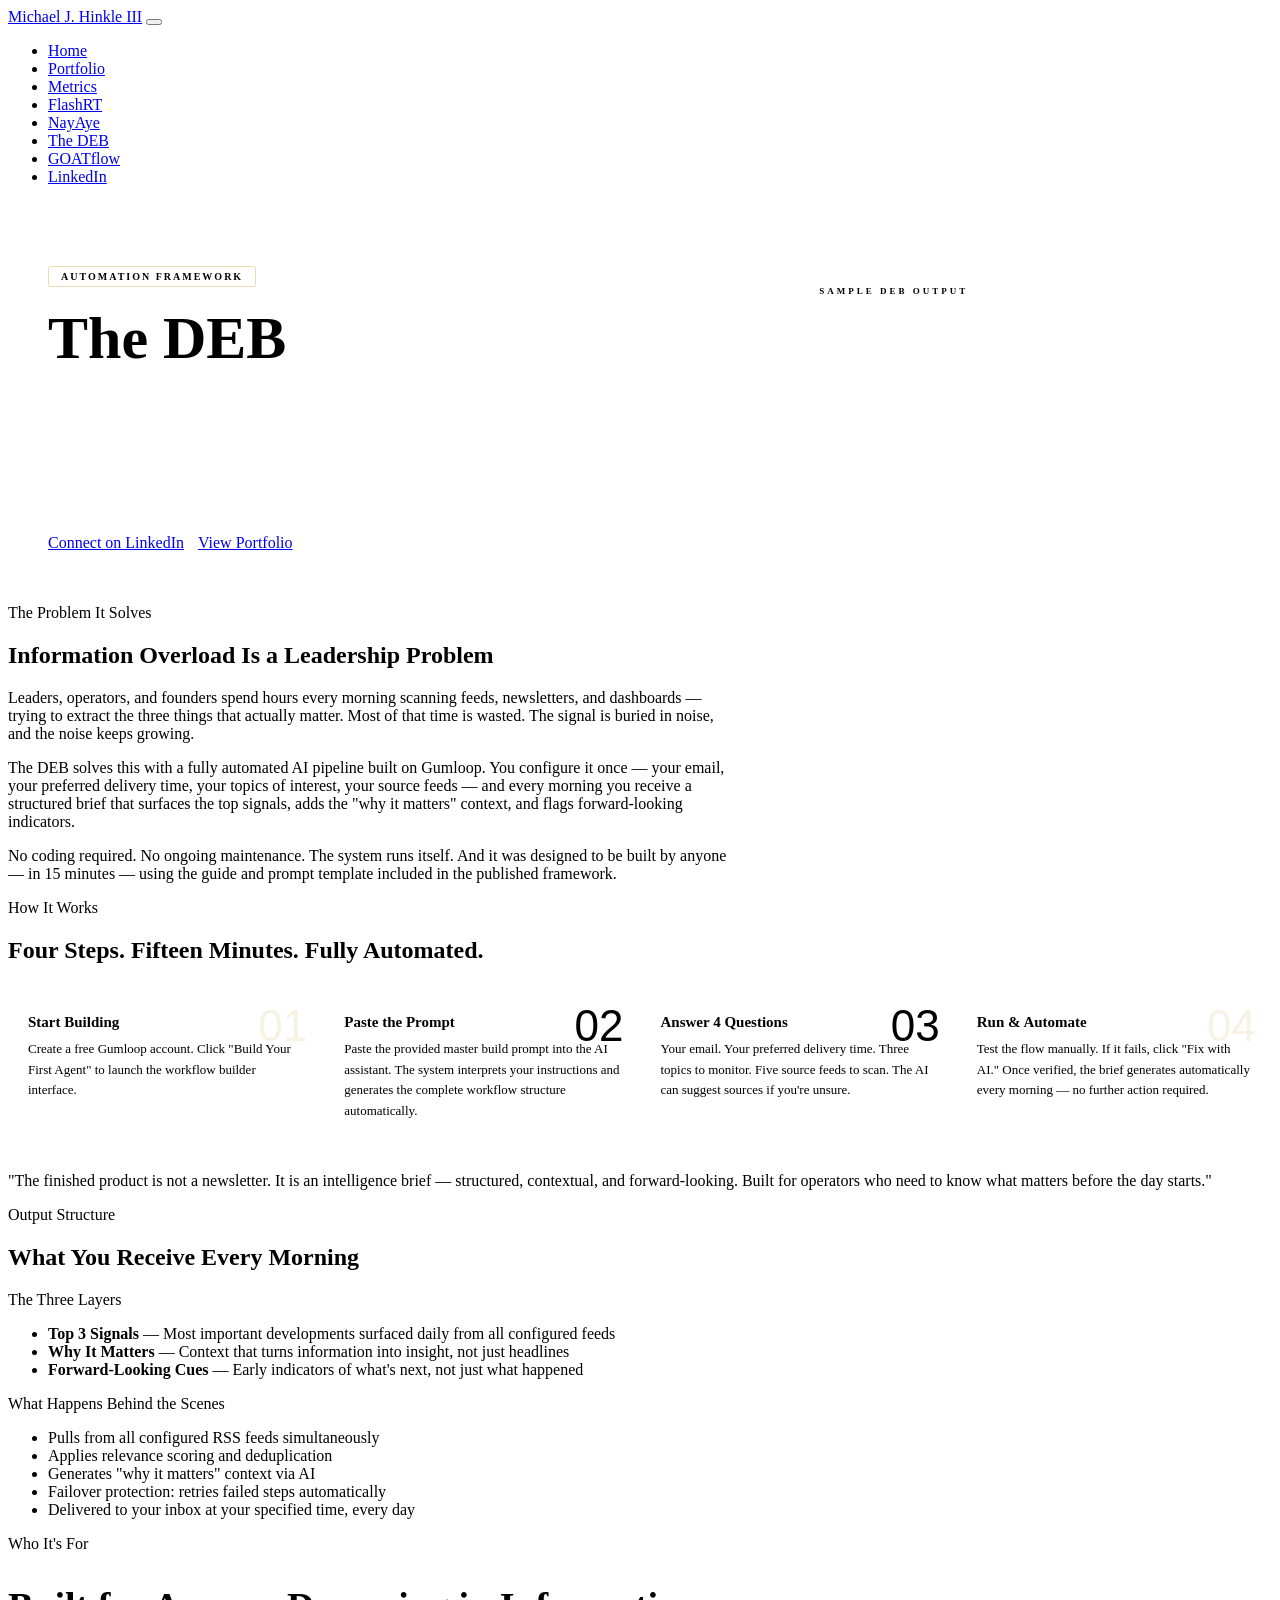
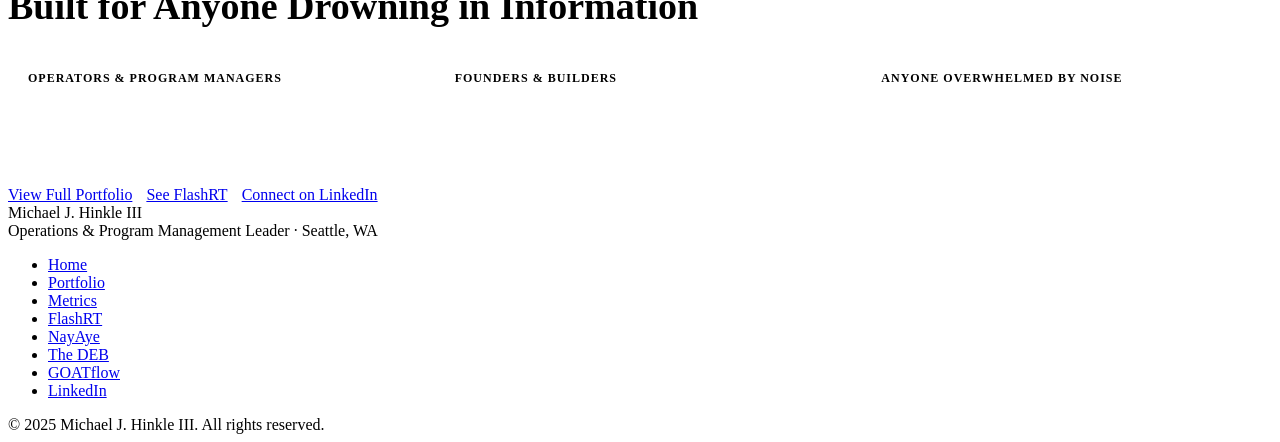
==== deb.html @ eeb24ef0 "Add files via upload" ====
<!DOCTYPE html>
<html lang="en">
<head>
<meta charset="UTF-8">
<meta name="viewport" content="width=device-width, initial-scale=1.0">
<title>The DEB — Daily Executive Briefing System | Michael J. Hinkle III</title>
<meta name="description" content="The DEB is a fully automated AI-powered intelligence pipeline that converts raw information feeds into a structured daily executive brief — surfacing top signals, context, and forward-looking cues every morning.">
<link rel="stylesheet" href="assets/style.css">
<style>
.deb-hero {
  background: var(--navy);
  padding: 64px 40px 52px;
  position: relative;
  overflow: hidden;
}
.deb-hero::before {
  content: 'DEB';
  position: absolute;
  right: -10px;
  bottom: -20px;
  font-family: 'Bebas Neue', sans-serif;
  font-size: 240px;
  color: rgba(255,255,255,0.02);
  line-height: 1;
  pointer-events: none;
  letter-spacing: -4px;
}
.deb-hero-inner {
  max-width: var(--max-w);
  margin: 0 auto;
  position: relative;
  z-index: 1;
  display: grid;
  grid-template-columns: 1fr auto;
  gap: 40px;
  align-items: start;
}
.deb-signal-card {
  background: rgba(255,255,255,0.04);
  border: 1px solid rgba(255,255,255,0.08);
  border-top: 3px solid var(--gold);
  padding: 20px 22px;
  min-width: 220px;
  flex-shrink: 0;
}
.deb-signal-label {
  font-size: 9px;
  font-weight: 700;
  letter-spacing: 3px;
  color: var(--gold);
  text-transform: uppercase;
  margin-bottom: 12px;
  display: block;
}
.deb-signal-item {
  display: flex;
  align-items: flex-start;
  gap: 10px;
  padding: 8px 0;
  border-bottom: 1px solid rgba(255,255,255,0.06);
}
.deb-signal-item:last-child { border-bottom: none; }
.deb-signal-dot {
  width: 6px;
  height: 6px;
  border-radius: 50%;
  background: var(--gold);
  flex-shrink: 0;
  margin-top: 5px;
}
.deb-signal-text {
  font-size: 12px;
  font-weight: 300;
  color: rgba(255,255,255,0.6);
  line-height: 1.4;
}
.deb-signal-text strong { color: rgba(255,255,255,0.85); font-weight: 600; }

.step-grid {
  display: grid;
  grid-template-columns: repeat(4, 1fr);
  gap: 1px;
  background: var(--light-gray);
  border: 1px solid var(--light-gray);
  margin: 28px 0;
}
.step-cell {
  background: var(--white);
  padding: 22px 20px;
  position: relative;
}
.step-num {
  font-family: 'Bebas Neue', sans-serif;
  font-size: 44px;
  color: var(--light-gray);
  line-height: 1;
  position: absolute;
  top: 12px;
  right: 16px;
}
.step-title {
  font-family: 'Playfair Display', serif;
  font-size: 15px;
  font-weight: 700;
  color: var(--navy);
  margin-bottom: 8px;
  position: relative;
  z-index: 1;
}
.step-text {
  font-size: 13px;
  font-weight: 300;
  color: var(--gray);
  line-height: 1.6;
  position: relative;
  z-index: 1;
}
.step-cell--gold .step-num { color: rgba(200,168,75,0.15); }
.step-cell--gold { border-top: 3px solid var(--gold); }

.audience-grid {
  display: grid;
  grid-template-columns: repeat(3, 1fr);
  gap: 16px;
  margin: 24px 0;
}
.audience-item {
  background: rgba(255,255,255,0.04);
  border: 1px solid rgba(255,255,255,0.08);
  border-left: 3px solid var(--gold);
  padding: 18px 20px;
}
.audience-title {
  font-size: 12px;
  font-weight: 700;
  letter-spacing: 1px;
  color: var(--gold);
  text-transform: uppercase;
  margin-bottom: 6px;
}
.audience-text {
  font-size: 13px;
  font-weight: 300;
  color: rgba(255,255,255,0.6);
  line-height: 1.5;
}

@media (max-width: 900px) {
  .deb-hero-inner { grid-template-columns: 1fr; }
  .deb-signal-card { min-width: unset; }
  .step-grid { grid-template-columns: repeat(2, 1fr); }
  .audience-grid { grid-template-columns: 1fr 1fr; }
}
@media (max-width: 480px) {
  .step-grid { grid-template-columns: 1fr; }
  .audience-grid { grid-template-columns: 1fr; }
  .deb-hero { padding: 48px 20px 40px; }
}
</style>
</head>
<body>

<!-- ── NAV ── -->
<nav class="site-nav">
  <a href="index.html" class="nav-brand">Michael J. Hinkle III</a>
  <button class="nav-hamburger" aria-label="Menu">
    <span></span><span></span><span></span>
  </button>
  <ul class="nav-links">
    <li><a href="index.html">Home</a></li>
    <li><a href="portfolio.html">Portfolio</a></li>
    <li><a href="metrics.html">Metrics</a></li>
    <li><a href="flashrt.html">FlashRT</a></li>
    <li><a href="nayaye.html">NayAye</a></li>
    <li><a href="deb.html" class="active">The DEB</a></li>
    <li><a href="goatflow.html">GOATflow</a></li>
    <li><a href="https://linkedin.com/in/michaeljhinkle" target="_blank" rel="noopener" class="nav-cta">LinkedIn</a></li>
  </ul>
</nav>

<!-- ── HERO ── -->
<div class="deb-hero">
  <div class="deb-hero-inner">
    <div>
      <div style="display:flex; gap:10px; flex-wrap:wrap; margin-bottom:20px;">
        <span style="font-size:10px; font-weight:700; letter-spacing:2px; text-transform:uppercase; padding:4px 12px; border:1px solid rgba(200,168,75,0.4); color:var(--gold); border-radius:2px;">Automation Framework</span>
        <span style="font-size:10px; font-weight:700; letter-spacing:2px; text-transform:uppercase; padding:4px 12px; border:1px solid rgba(255,255,255,0.15); color:rgba(255,255,255,0.4); border-radius:2px;">AI-Powered Intelligence Pipeline</span>
      </div>
      <div style="font-family:'Playfair Display',serif; font-size:clamp(36px,5vw,60px); font-weight:900; color:var(--white); line-height:1.05; margin-bottom:10px;">The DEB</div>
      <div style="font-family:'Playfair Display',serif; font-size:18px; font-style:italic; color:rgba(255,255,255,0.5); margin-bottom:20px;">Daily Executive Bubble — AI-Automated Briefing System</div>
      <div style="font-size:15px; font-weight:300; color:rgba(255,255,255,0.7); line-height:1.8; max-width:580px; margin-bottom:32px;">Turn noise into signal. Automatically. Every morning, The DEB pulls from your selected information feeds, filters for relevance, adds context, and delivers a structured executive brief — so you start the day informed, not overwhelmed.</div>
      <div style="display:flex; gap:14px; flex-wrap:wrap;">
        <a href="https://linkedin.com/in/michaeljhinkle" target="_blank" rel="noopener" class="btn btn-primary">Connect on LinkedIn</a>
        <a href="portfolio.html" class="btn btn-outline">View Portfolio</a>
      </div>
    </div>
    <div class="deb-signal-card">
      <span class="deb-signal-label">Sample DEB Output</span>
      <div class="deb-signal-item">
        <div class="deb-signal-dot"></div>
        <div class="deb-signal-text"><strong>Top Signal:</strong> Fed signals rate hold through Q3 — bond markets repricing.</div>
      </div>
      <div class="deb-signal-item">
        <div class="deb-signal-dot"></div>
        <div class="deb-signal-text"><strong>Context:</strong> Three prior signals pointed here. This confirms the trend.</div>
      </div>
      <div class="deb-signal-item">
        <div class="deb-signal-dot"></div>
        <div class="deb-signal-text"><strong>Forward Cue:</strong> Watch earnings calls this week for revised guidance language.</div>
      </div>
      <div style="margin-top:12px; font-size:10px; color:rgba(255,255,255,0.2); font-style:italic;">Delivered automatically · Every morning</div>
    </div>
  </div>
</div>

<div class="gold-bar"></div>

<!-- ── WHAT IT IS ── -->
<div class="section section--white">
  <div class="section-inner">
    <span class="eyebrow">The Problem It Solves</span>
    <h2 class="heading-lg" style="max-width:640px;">Information Overload Is a Leadership Problem</h2>
    <div class="rule"></div>
    <div class="body-text" style="max-width:720px;">
      <p>Leaders, operators, and founders spend hours every morning scanning feeds, newsletters, and dashboards — trying to extract the three things that actually matter. Most of that time is wasted. The signal is buried in noise, and the noise keeps growing.</p>
      <p>The DEB solves this with a fully automated AI pipeline built on Gumloop. You configure it once — your email, your preferred delivery time, your topics of interest, your source feeds — and every morning you receive a structured brief that surfaces the top signals, adds the "why it matters" context, and flags forward-looking indicators.</p>
      <p>No coding required. No ongoing maintenance. The system runs itself. And it was designed to be built by anyone — in 15 minutes — using the guide and prompt template included in the published framework.</p>
    </div>
  </div>
</div>

<!-- ── HOW TO BUILD IT ── -->
<div class="section section--cream">
  <div class="section-inner">
    <span class="eyebrow">How It Works</span>
    <h2 class="heading-lg">Four Steps. Fifteen Minutes. Fully Automated.</h2>
    <div class="rule"></div>
    <div class="step-grid">
      <div class="step-cell step-cell--gold">
        <div class="step-num">01</div>
        <div class="step-title">Start Building</div>
        <div class="step-text">Create a free Gumloop account. Click "Build Your First Agent" to launch the workflow builder interface.</div>
      </div>
      <div class="step-cell">
        <div class="step-num">02</div>
        <div class="step-title">Paste the Prompt</div>
        <div class="step-text">Paste the provided master build prompt into the AI assistant. The system interprets your instructions and generates the complete workflow structure automatically.</div>
      </div>
      <div class="step-cell">
        <div class="step-num">03</div>
        <div class="step-title">Answer 4 Questions</div>
        <div class="step-text">Your email. Your preferred delivery time. Three topics to monitor. Five source feeds to scan. The AI can suggest sources if you're unsure.</div>
      </div>
      <div class="step-cell step-cell--gold">
        <div class="step-num">04</div>
        <div class="step-title">Run &amp; Automate</div>
        <div class="step-text">Test the flow manually. If it fails, click "Fix with AI." Once verified, the brief generates automatically every morning — no further action required.</div>
      </div>
    </div>
    <div class="pull-quote">
      <p>"The finished product is not a newsletter. It is an intelligence brief — structured, contextual, and forward-looking. Built for operators who need to know what matters before the day starts."</p>
    </div>
  </div>
</div>

<!-- ── WHAT IT DELIVERS ── -->
<div class="section section--white">
  <div class="section-inner">
    <span class="eyebrow">Output Structure</span>
    <h2 class="heading-lg">What You Receive Every Morning</h2>
    <div class="rule"></div>
    <div class="context-block">
      <div class="context-panel">
        <div class="context-panel-title">The Three Layers</div>
        <ul class="context-list">
          <li><strong>Top 3 Signals</strong> — Most important developments surfaced daily from all configured feeds</li>
          <li><strong>Why It Matters</strong> — Context that turns information into insight, not just headlines</li>
          <li><strong>Forward-Looking Cues</strong> — Early indicators of what's next, not just what happened</li>
        </ul>
      </div>
      <div class="context-panel">
        <div class="context-panel-title">What Happens Behind the Scenes</div>
        <ul class="context-list">
          <li>Pulls from all configured RSS feeds simultaneously</li>
          <li>Applies relevance scoring and deduplication</li>
          <li>Generates "why it matters" context via AI</li>
          <li>Failover protection: retries failed steps automatically</li>
          <li>Delivered to your inbox at your specified time, every day</li>
        </ul>
      </div>
    </div>
  </div>
</div>

<!-- ── WHO IT'S FOR ── -->
<div class="section section--dark">
  <div class="section-inner">
    <span class="eyebrow eyebrow--light">Who It's For</span>
    <h2 class="heading-xl" style="font-size:clamp(26px,4vw,38px); margin-bottom:20px;">Built for Anyone Drowning in Information</h2>
    <div class="rule"></div>
    <div class="audience-grid">
      <div class="audience-item">
        <div class="audience-title">Operators &amp; Program Managers</div>
        <div class="audience-text">Stay ahead of the signals that affect your operations without spending an hour on feeds every morning.</div>
      </div>
      <div class="audience-item">
        <div class="audience-title">Founders &amp; Builders</div>
        <div class="audience-text">Monitor your market, your competitors, and your ecosystem — automatically, every day, before you start work.</div>
      </div>
      <div class="audience-item">
        <div class="audience-title">Anyone Overwhelmed by Noise</div>
        <div class="audience-text">If you have topics you care about and too many sources to track, The DEB does the triage for you.</div>
      </div>
    </div>
    <div style="margin-top:36px; display:flex; gap:14px; flex-wrap:wrap;">
      <a href="portfolio.html" class="btn btn-primary">View Full Portfolio</a>
      <a href="flashrt.html" class="btn btn-outline">See FlashRT</a>
      <a href="https://linkedin.com/in/michaeljhinkle" target="_blank" rel="noopener" class="btn btn-outline--light btn">Connect on LinkedIn</a>
    </div>
  </div>
</div>

<!-- ── FOOTER ── -->
<footer class="site-footer">
  <div class="site-footer-inner">
    <div>
      <div class="footer-brand">Michael J. Hinkle III</div>
      <div class="footer-tagline">Operations &amp; Program Management Leader · Seattle, WA</div>
    </div>
    <ul class="footer-links">
      <li><a href="index.html">Home</a></li>
      <li><a href="portfolio.html">Portfolio</a></li>
      <li><a href="metrics.html">Metrics</a></li>
      <li><a href="flashrt.html">FlashRT</a></li>
      <li><a href="nayaye.html">NayAye</a></li>
      <li><a href="deb.html">The DEB</a></li>
      <li><a href="goatflow.html">GOATflow</a></li>
      <li><a href="https://linkedin.com/in/michaeljhinkle" target="_blank" rel="noopener">LinkedIn</a></li>
    </ul>
    <div class="footer-copy">© 2025 Michael J. Hinkle III. All rights reserved.</div>
  </div>
</footer>

<script src="assets/nav.js"></script>
</body>
</html>
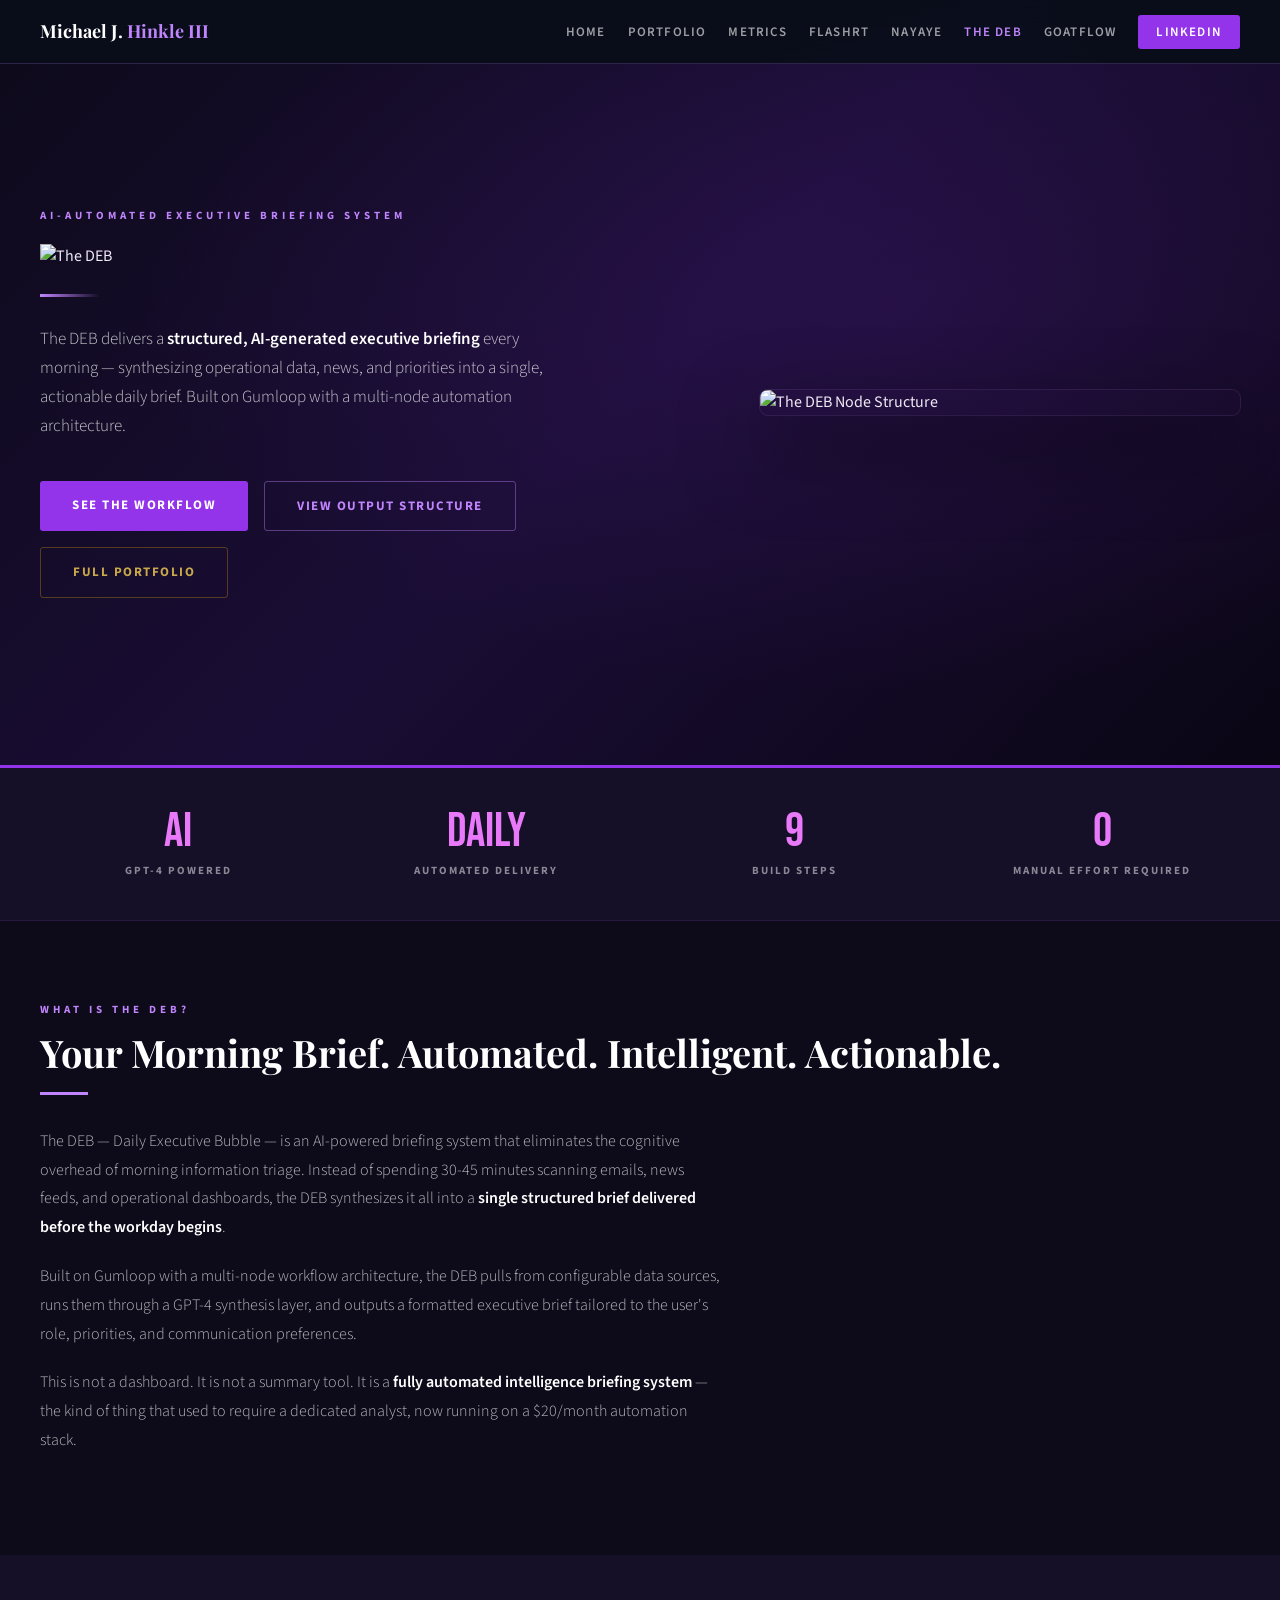
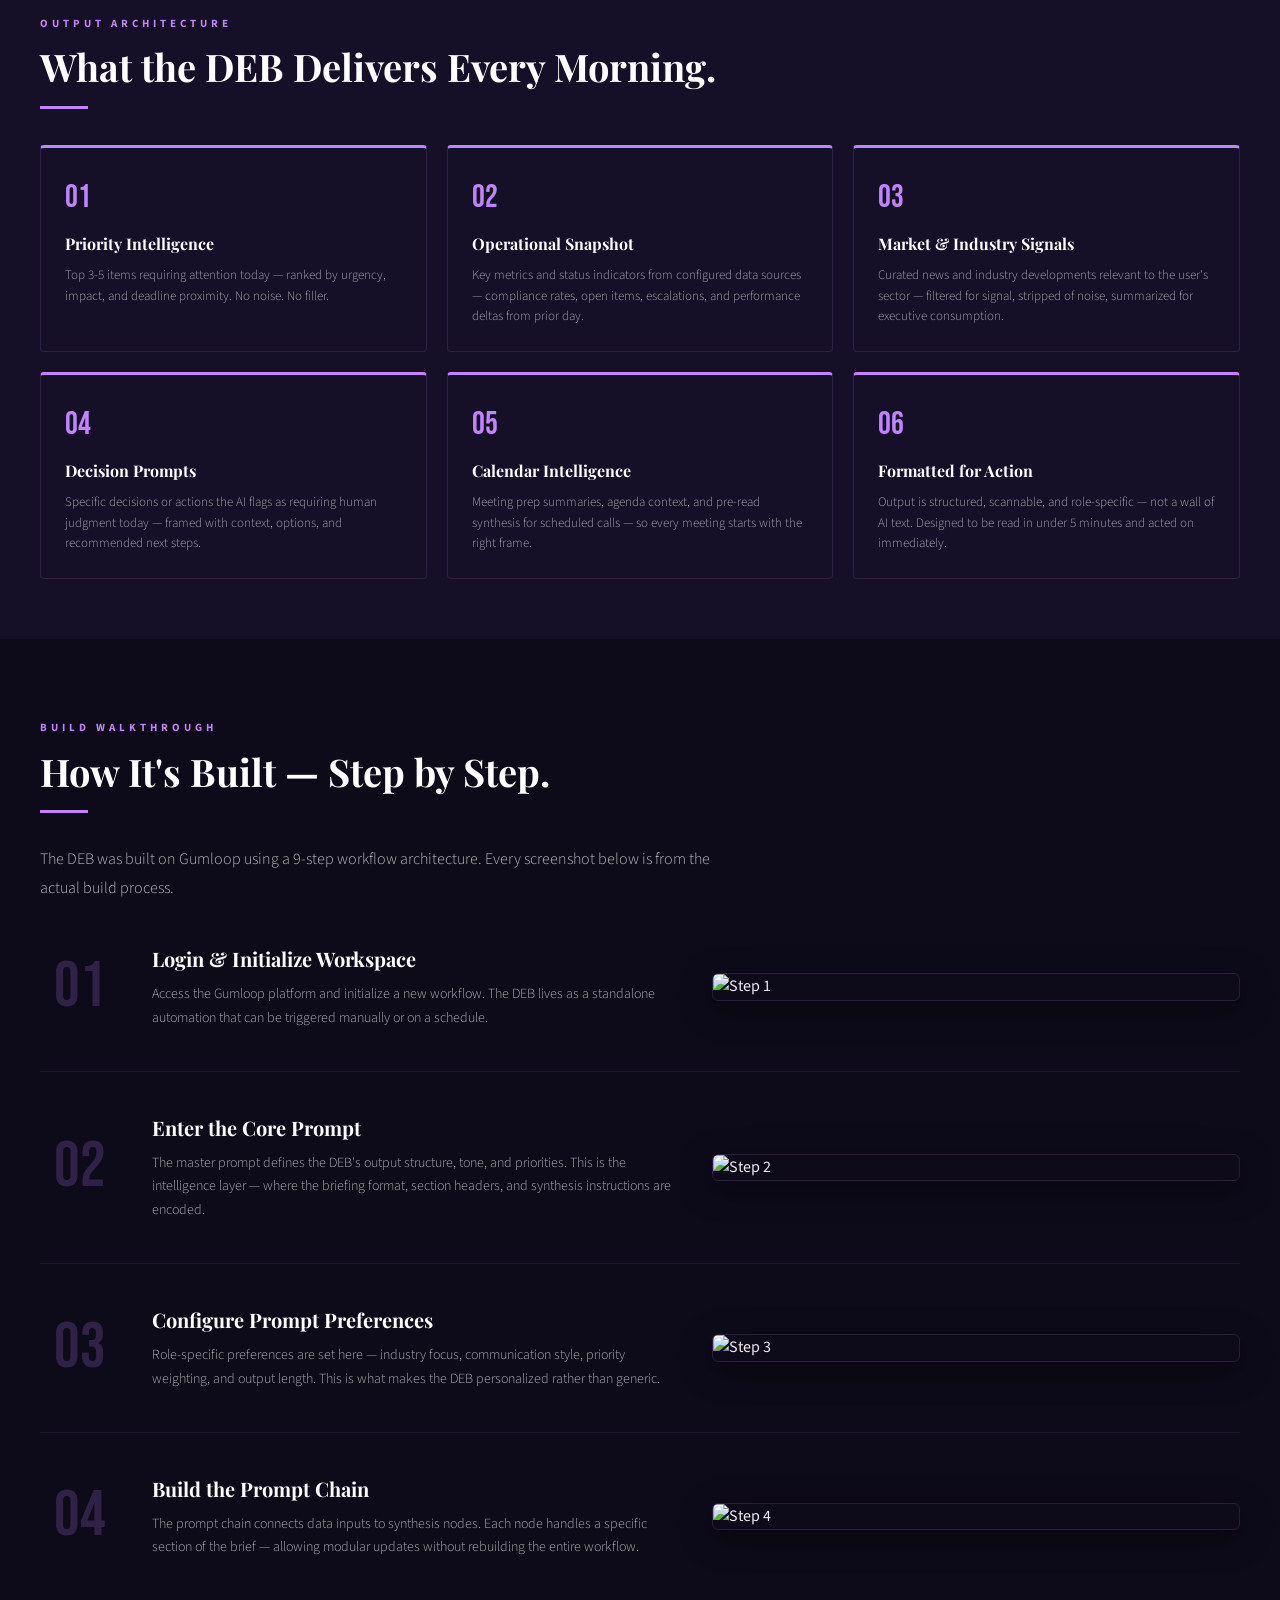
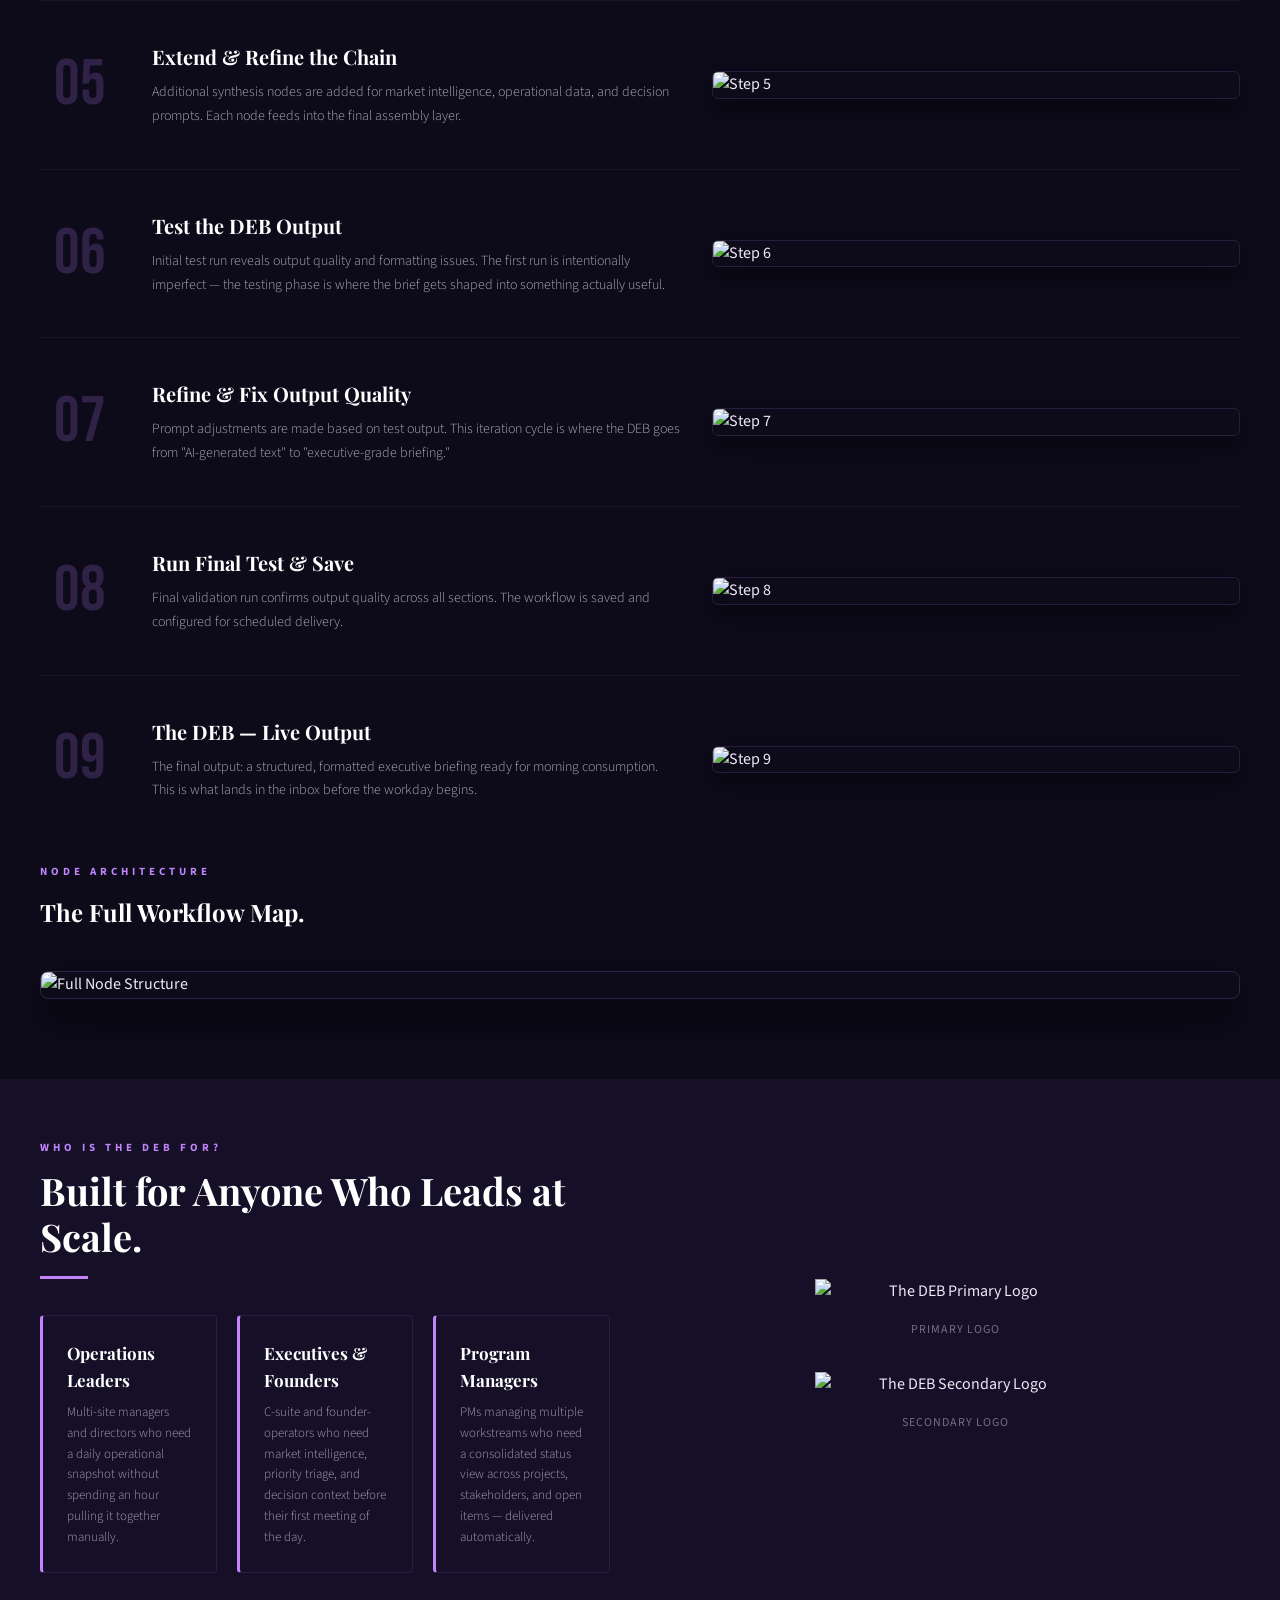
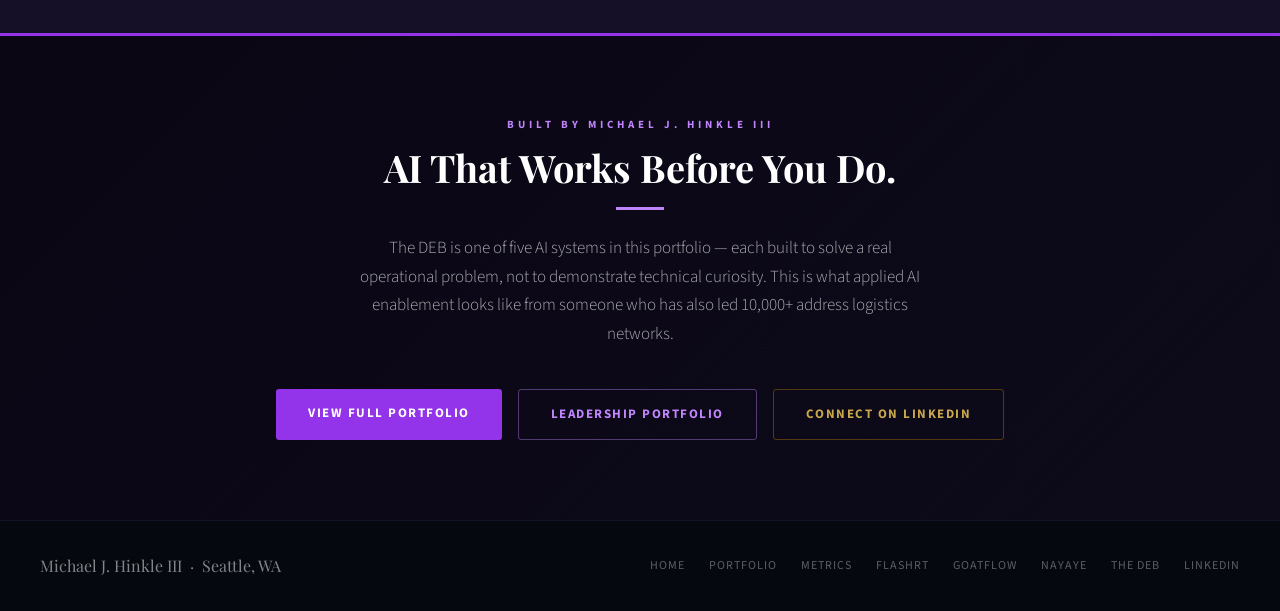
==== commit fcca39af: "Add files via upload" ====
--- a/deb.html
+++ b/deb.html
@@ -3,169 +3,108 @@
 <head>
 <meta charset="UTF-8">
 <meta name="viewport" content="width=device-width, initial-scale=1.0">
-<title>The DEB — Daily Executive Briefing System | Michael J. Hinkle III</title>
-<meta name="description" content="The DEB is a fully automated AI-powered intelligence pipeline that converts raw information feeds into a structured daily executive brief — surfacing top signals, context, and forward-looking cues every morning.">
-<link rel="stylesheet" href="assets/style.css">
+<title>The DEB — Daily Executive Bubble | Michael J. Hinkle III</title>
+<meta name="description" content="The DEB: AI-automated daily executive briefing system built on Gumloop. Designed by Michael J. Hinkle III.">
+<link href="https://fonts.googleapis.com/css2?family=Playfair+Display:ital,wght@0,400;0,700;0,900;1,400;1,700&family=Source+Sans+3:ital,wght@0,300;0,400;0,600;0,700;1,300;1,400&family=Bebas+Neue&display=swap" rel="stylesheet">
 <style>
-.deb-hero {
-  background: var(--navy);
-  padding: 64px 40px 52px;
-  position: relative;
-  overflow: hidden;
+:root{
+  --navy:#1a2b48;--navy-dark:#0f1a2e;
+  --gold:#b8860b;--gold-light:#c8a84b;
+  --deb-bg:#0d0a1a;--deb-surface:#160f28;--deb-surface2:#1e1435;
+  --deb-blue:#9333ea;--deb-blue-light:#c084fc;
+  --deb-accent:#f0e8f5;
 }
-.deb-hero::before {
-  content: 'DEB';
-  position: absolute;
-  right: -10px;
-  bottom: -20px;
-  font-family: 'Bebas Neue', sans-serif;
-  font-size: 240px;
-  color: rgba(255,255,255,0.02);
-  line-height: 1;
-  pointer-events: none;
-  letter-spacing: -4px;
-}
-.deb-hero-inner {
-  max-width: var(--max-w);
-  margin: 0 auto;
-  position: relative;
-  z-index: 1;
-  display: grid;
-  grid-template-columns: 1fr auto;
-  gap: 40px;
-  align-items: start;
-}
-.deb-signal-card {
-  background: rgba(255,255,255,0.04);
-  border: 1px solid rgba(255,255,255,0.08);
-  border-top: 3px solid var(--gold);
-  padding: 20px 22px;
-  min-width: 220px;
-  flex-shrink: 0;
-}
-.deb-signal-label {
-  font-size: 9px;
-  font-weight: 700;
-  letter-spacing: 3px;
-  color: var(--gold);
-  text-transform: uppercase;
-  margin-bottom: 12px;
-  display: block;
-}
-.deb-signal-item {
-  display: flex;
-  align-items: flex-start;
-  gap: 10px;
-  padding: 8px 0;
-  border-bottom: 1px solid rgba(255,255,255,0.06);
-}
-.deb-signal-item:last-child { border-bottom: none; }
-.deb-signal-dot {
-  width: 6px;
-  height: 6px;
-  border-radius: 50%;
-  background: var(--gold);
-  flex-shrink: 0;
-  margin-top: 5px;
-}
-.deb-signal-text {
-  font-size: 12px;
-  font-weight: 300;
-  color: rgba(255,255,255,0.6);
-  line-height: 1.4;
-}
-.deb-signal-text strong { color: rgba(255,255,255,0.85); font-weight: 600; }
-
-.step-grid {
-  display: grid;
-  grid-template-columns: repeat(4, 1fr);
-  gap: 1px;
-  background: var(--light-gray);
-  border: 1px solid var(--light-gray);
-  margin: 28px 0;
-}
-.step-cell {
-  background: var(--white);
-  padding: 22px 20px;
-  position: relative;
-}
-.step-num {
-  font-family: 'Bebas Neue', sans-serif;
-  font-size: 44px;
-  color: var(--light-gray);
-  line-height: 1;
-  position: absolute;
-  top: 12px;
-  right: 16px;
-}
-.step-title {
-  font-family: 'Playfair Display', serif;
-  font-size: 15px;
-  font-weight: 700;
-  color: var(--navy);
-  margin-bottom: 8px;
-  position: relative;
-  z-index: 1;
-}
-.step-text {
-  font-size: 13px;
-  font-weight: 300;
-  color: var(--gray);
-  line-height: 1.6;
-  position: relative;
-  z-index: 1;
-}
-.step-cell--gold .step-num { color: rgba(200,168,75,0.15); }
-.step-cell--gold { border-top: 3px solid var(--gold); }
-
-.audience-grid {
-  display: grid;
-  grid-template-columns: repeat(3, 1fr);
-  gap: 16px;
-  margin: 24px 0;
-}
-.audience-item {
-  background: rgba(255,255,255,0.04);
-  border: 1px solid rgba(255,255,255,0.08);
-  border-left: 3px solid var(--gold);
-  padding: 18px 20px;
-}
-.audience-title {
-  font-size: 12px;
-  font-weight: 700;
-  letter-spacing: 1px;
-  color: var(--gold);
-  text-transform: uppercase;
-  margin-bottom: 6px;
-}
-.audience-text {
-  font-size: 13px;
-  font-weight: 300;
-  color: rgba(255,255,255,0.6);
-  line-height: 1.5;
-}
-
-@media (max-width: 900px) {
-  .deb-hero-inner { grid-template-columns: 1fr; }
-  .deb-signal-card { min-width: unset; }
-  .step-grid { grid-template-columns: repeat(2, 1fr); }
-  .audience-grid { grid-template-columns: 1fr 1fr; }
-}
-@media (max-width: 480px) {
-  .step-grid { grid-template-columns: 1fr; }
-  .audience-grid { grid-template-columns: 1fr; }
-  .deb-hero { padding: 48px 20px 40px; }
+*,*::before,*::after{box-sizing:border-box;margin:0;padding:0;}
+html{scroll-behavior:smooth;}
+body{font-family:"Source Sans 3",sans-serif;background:var(--deb-bg);color:var(--deb-accent);line-height:1.6;}
+.site-nav{position:fixed;top:0;left:0;right:0;height:64px;background:rgba(10,14,26,0.97);backdrop-filter:blur(12px);display:flex;align-items:center;justify-content:space-between;padding:0 40px;z-index:1000;border-bottom:1px solid rgba(192,132,252,0.2);}
+.nav-brand{font-family:"Playfair Display",serif;font-size:18px;font-weight:700;color:#fff;text-decoration:none;}
+.nav-brand span{color:var(--deb-blue-light);}
+.nav-links{display:flex;gap:22px;align-items:center;list-style:none;}
+.nav-links a{color:rgba(255,255,255,0.6);text-decoration:none;font-size:13px;font-weight:600;letter-spacing:1.2px;text-transform:uppercase;transition:color 0.2s;}
+.nav-links a:hover,.nav-links a.active{color:var(--deb-blue-light);}
+.nav-links .nav-cta{background:var(--deb-blue);color:#fff !important;padding:8px 18px;border-radius:3px;}
+.nav-links .nav-cta:hover{background:var(--deb-blue-light) !important;}
+.deb-hero{min-height:85vh;background:linear-gradient(135deg,var(--deb-bg) 0%,#1a0d35 50%,#0a0614 100%);display:flex;align-items:center;padding:100px 40px 60px;position:relative;overflow:hidden;}
+.deb-hero::before{content:"";position:absolute;inset:0;background:radial-gradient(ellipse at 70% 40%,rgba(147,51,234,0.12) 0%,transparent 60%);}
+.deb-hero-inner{max-width:1200px;margin:0 auto;width:100%;display:grid;grid-template-columns:1fr 480px;gap:80px;align-items:center;position:relative;z-index:1;}
+.hero-eyebrow{font-size:11px;font-weight:700;letter-spacing:4px;text-transform:uppercase;color:var(--deb-blue-light);margin-bottom:20px;display:block;}
+.hero-logo{margin-bottom:24px;}
+.hero-logo img{height:100px;width:auto;}
+.hero-rule{width:60px;height:3px;background:linear-gradient(90deg,var(--deb-blue-light),transparent);margin-bottom:28px;}
+.hero-tagline{font-size:17px;font-weight:300;color:rgba(255,255,255,0.75);line-height:1.7;max-width:520px;margin-bottom:40px;}
+.hero-tagline strong{color:#fff;font-weight:600;}
+.hero-actions{display:flex;gap:16px;flex-wrap:wrap;}
+.btn-deb{display:inline-block;background:var(--deb-blue);color:#fff;padding:14px 32px;text-decoration:none;font-size:13px;font-weight:700;letter-spacing:1.5px;text-transform:uppercase;border-radius:3px;transition:all 0.2s;}
+.btn-deb:hover{background:var(--deb-blue-light);transform:translateY(-1px);}
+.btn-deb-outline{display:inline-block;border:1.5px solid rgba(192,132,252,0.4);color:var(--deb-blue-light);padding:14px 32px;text-decoration:none;font-size:13px;font-weight:700;letter-spacing:1.5px;text-transform:uppercase;border-radius:3px;transition:all 0.2s;}
+.btn-deb-outline:hover{border-color:var(--deb-blue-light);background:rgba(192,132,252,0.08);}
+.btn-gold{display:inline-block;border:1.5px solid rgba(184,134,11,0.4);color:#c8a84b;padding:14px 32px;text-decoration:none;font-size:13px;font-weight:700;letter-spacing:1.5px;text-transform:uppercase;border-radius:3px;transition:all 0.2s;}
+.btn-gold:hover{border-color:#c8a84b;background:rgba(184,134,11,0.08);}
+.hero-node-img{border-radius:8px;overflow:hidden;box-shadow:0 32px 80px rgba(0,0,0,0.7),0 0 0 1px rgba(192,132,252,0.15);}
+.hero-node-img img{width:100%;display:block;}
+.deb-stats{background:var(--deb-surface);padding:40px;border-top:3px solid var(--deb-blue);border-bottom:1px solid rgba(192,132,252,0.1);}
+.deb-stats-inner{max-width:1200px;margin:0 auto;display:grid;grid-template-columns:repeat(4,1fr);gap:32px;}
+.deb-stat{text-align:center;}
+.deb-stat-num{font-family:"Bebas Neue",sans-serif;font-size:48px;line-height:1;color:#e879f9;margin-bottom:6px;}
+.deb-stat-label{font-size:11px;font-weight:700;letter-spacing:2px;text-transform:uppercase;color:rgba(255,255,255,0.5);}
+.section{padding:80px 40px;}
+.section-inner{max-width:1200px;margin:0 auto;}
+.section-eyebrow{font-size:11px;font-weight:700;letter-spacing:4px;text-transform:uppercase;color:var(--deb-blue-light);margin-bottom:12px;}
+.section-title{font-family:"Playfair Display",serif;font-size:clamp(26px,3vw,38px);font-weight:700;color:#fff;margin-bottom:16px;line-height:1.2;}
+.section-rule{width:48px;height:3px;background:var(--deb-blue-light);margin-bottom:32px;}
+.section-body{font-size:16px;font-weight:300;line-height:1.8;color:rgba(255,255,255,0.7);max-width:680px;}
+.section-body p{margin-bottom:20px;}
+.section-body strong{font-weight:600;color:#fff;}
+.output-grid{display:grid;grid-template-columns:repeat(3,1fr);gap:20px;margin-top:36px;}
+.output-card{background:var(--deb-surface);border:1px solid rgba(192,132,252,0.15);border-top:3px solid var(--deb-blue-light);border-radius:4px;padding:24px;}
+.output-card-num{font-family:"Bebas Neue",sans-serif;font-size:32px;color:var(--deb-blue-light);margin-bottom:8px;}
+.output-card-title{font-family:"Playfair Display",serif;font-size:16px;font-weight:700;color:#fff;margin-bottom:8px;}
+.output-card-desc{font-size:13px;font-weight:300;color:rgba(255,255,255,0.6);line-height:1.6;}
+.workflow-steps{margin-top:40px;}
+.workflow-step{display:grid;grid-template-columns:80px 1fr 1fr;gap:32px;align-items:center;margin-bottom:40px;padding-bottom:40px;border-bottom:1px solid rgba(192,132,252,0.08);}
+.workflow-step:last-child{border-bottom:none;margin-bottom:0;padding-bottom:0;}
+.step-num{font-family:"Bebas Neue",sans-serif;font-size:64px;line-height:1;color:rgba(192,132,252,0.2);text-align:center;}
+.step-title{font-family:"Playfair Display",serif;font-size:20px;font-weight:700;color:#fff;margin-bottom:8px;}
+.step-desc{font-size:14px;font-weight:300;color:rgba(255,255,255,0.65);line-height:1.7;}
+.step-img{border-radius:6px;overflow:hidden;border:1px solid rgba(192,132,252,0.15);box-shadow:0 8px 32px rgba(0,0,0,0.4);}
+.step-img img{width:100%;display:block;}
+.node-full{border-radius:8px;overflow:hidden;border:1px solid rgba(192,132,252,0.2);box-shadow:0 16px 48px rgba(0,0,0,0.5);margin-top:40px;}
+.node-full img{width:100%;display:block;}
+.audience-grid{display:grid;grid-template-columns:repeat(3,1fr);gap:20px;margin-top:36px;}
+.audience-card{background:var(--deb-surface);border:1px solid rgba(192,132,252,0.12);border-left:3px solid var(--deb-blue-light);border-radius:4px;padding:24px;}
+.audience-card-title{font-family:"Playfair Display",serif;font-size:17px;font-weight:700;color:#fff;margin-bottom:8px;}
+.audience-card-desc{font-size:13px;font-weight:300;color:rgba(255,255,255,0.6);line-height:1.6;}
+.logo-split{background:var(--deb-surface);padding:60px 40px;}
+.logo-split-inner{max-width:1200px;margin:0 auto;display:grid;grid-template-columns:1fr 1fr;gap:60px;align-items:center;}
+.logo-display{text-align:center;}
+.logo-display img{max-width:280px;width:100%;margin:0 auto;display:block;}
+.logo-caption{margin-top:16px;font-size:12px;color:rgba(255,255,255,0.4);letter-spacing:1px;text-transform:uppercase;}
+.cta-section{background:linear-gradient(135deg,#0a0614,var(--deb-bg));padding:80px 40px;text-align:center;border-top:3px solid var(--deb-blue);}
+.cta-body{font-size:17px;font-weight:300;color:rgba(255,255,255,0.65);max-width:560px;margin:0 auto 40px;line-height:1.7;}
+.cta-actions{display:flex;gap:16px;justify-content:center;flex-wrap:wrap;}
+.site-footer{background:#06080f;border-top:1px solid rgba(192,132,252,0.08);padding:32px 40px;display:flex;justify-content:space-between;align-items:center;flex-wrap:wrap;gap:16px;}
+.footer-brand{font-family:"Playfair Display",serif;font-size:16px;color:rgba(255,255,255,0.5);}
+.footer-nav{display:flex;gap:24px;flex-wrap:wrap;}
+.footer-nav a{font-size:12px;color:rgba(255,255,255,0.35);text-decoration:none;letter-spacing:1px;text-transform:uppercase;transition:color 0.2s;}
+.footer-nav a:hover{color:var(--deb-blue-light);}
+@media(max-width:900px){
+  .deb-hero-inner{grid-template-columns:1fr;}
+  .hero-node-img{display:none;}
+  .output-grid{grid-template-columns:1fr;}
+  .workflow-step{grid-template-columns:1fr;gap:16px;}
+  .step-num{font-size:40px;text-align:left;}
+  .audience-grid{grid-template-columns:1fr;}
+  .logo-split-inner{grid-template-columns:1fr;}
+  .deb-stats-inner{grid-template-columns:repeat(2,1fr);}
+  .site-nav{padding:0 20px;}
+  .section{padding:60px 20px;}
 }
 </style>
 </head>
 <body>
-
-<!-- ── NAV ── -->
 <nav class="site-nav">
-  <a href="index.html" class="nav-brand">Michael J. Hinkle III</a>
-  <button class="nav-hamburger" aria-label="Menu">
-    <span></span><span></span><span></span>
-  </button>
+  <a href="index.html" class="nav-brand">Michael J. <span>Hinkle III</span></a>
   <ul class="nav-links">
     <li><a href="index.html">Home</a></li>
     <li><a href="portfolio.html">Portfolio</a></li>
@@ -177,170 +116,160 @@
     <li><a href="https://linkedin.com/in/michaeljhinkle" target="_blank" rel="noopener" class="nav-cta">LinkedIn</a></li>
   </ul>
 </nav>
-
-<!-- ── HERO ── -->
-<div class="deb-hero">
+<section class="deb-hero">
   <div class="deb-hero-inner">
     <div>
-      <div style="display:flex; gap:10px; flex-wrap:wrap; margin-bottom:20px;">
-        <span style="font-size:10px; font-weight:700; letter-spacing:2px; text-transform:uppercase; padding:4px 12px; border:1px solid rgba(200,168,75,0.4); color:var(--gold); border-radius:2px;">Automation Framework</span>
-        <span style="font-size:10px; font-weight:700; letter-spacing:2px; text-transform:uppercase; padding:4px 12px; border:1px solid rgba(255,255,255,0.15); color:rgba(255,255,255,0.4); border-radius:2px;">AI-Powered Intelligence Pipeline</span>
-      </div>
-      <div style="font-family:'Playfair Display',serif; font-size:clamp(36px,5vw,60px); font-weight:900; color:var(--white); line-height:1.05; margin-bottom:10px;">The DEB</div>
-      <div style="font-family:'Playfair Display',serif; font-size:18px; font-style:italic; color:rgba(255,255,255,0.5); margin-bottom:20px;">Daily Executive Bubble — AI-Automated Briefing System</div>
-      <div style="font-size:15px; font-weight:300; color:rgba(255,255,255,0.7); line-height:1.8; max-width:580px; margin-bottom:32px;">Turn noise into signal. Automatically. Every morning, The DEB pulls from your selected information feeds, filters for relevance, adds context, and delivers a structured executive brief — so you start the day informed, not overwhelmed.</div>
-      <div style="display:flex; gap:14px; flex-wrap:wrap;">
-        <a href="https://linkedin.com/in/michaeljhinkle" target="_blank" rel="noopener" class="btn btn-primary">Connect on LinkedIn</a>
-        <a href="portfolio.html" class="btn btn-outline">View Portfolio</a>
-      </div>
-    </div>
-    <div class="deb-signal-card">
-      <span class="deb-signal-label">Sample DEB Output</span>
-      <div class="deb-signal-item">
-        <div class="deb-signal-dot"></div>
-        <div class="deb-signal-text"><strong>Top Signal:</strong> Fed signals rate hold through Q3 — bond markets repricing.</div>
-      </div>
-      <div class="deb-signal-item">
-        <div class="deb-signal-dot"></div>
-        <div class="deb-signal-text"><strong>Context:</strong> Three prior signals pointed here. This confirms the trend.</div>
-      </div>
-      <div class="deb-signal-item">
-        <div class="deb-signal-dot"></div>
-        <div class="deb-signal-text"><strong>Forward Cue:</strong> Watch earnings calls this week for revised guidance language.</div>
-      </div>
-      <div style="margin-top:12px; font-size:10px; color:rgba(255,255,255,0.2); font-style:italic;">Delivered automatically · Every morning</div>
-    </div>
+      <span class="hero-eyebrow">AI-Automated Executive Briefing System</span>
+      <div class="hero-logo"><img src="assets/images/The_DEB_primary_logo.png" alt="The DEB"></div>
+      <div class="hero-rule"></div>
+      <p class="hero-tagline">The DEB delivers a <strong>structured, AI-generated executive briefing</strong> every morning — synthesizing operational data, news, and priorities into a single, actionable daily brief. Built on Gumloop with a multi-node automation architecture.</p>
+      <div class="hero-actions">
+        <a href="#workflow" class="btn-deb">See the Workflow</a>
+        <a href="#output" class="btn-deb-outline">View Output Structure</a>
+        <a href="index.html" class="btn-gold">Full Portfolio</a>
+      </div>
+    </div>
+    <div class="hero-node-img">
+      <img src="assets/images/gumloop_the_deb_node_structure.jpg" alt="The DEB Node Structure">
+    </div>
+  </div>
+</section>
+<div class="deb-stats">
+  <div class="deb-stats-inner">
+    <div class="deb-stat"><div class="deb-stat-num">AI</div><div class="deb-stat-label">GPT-4 Powered</div></div>
+    <div class="deb-stat"><div class="deb-stat-num">Daily</div><div class="deb-stat-label">Automated Delivery</div></div>
+    <div class="deb-stat"><div class="deb-stat-num">9</div><div class="deb-stat-label">Build Steps</div></div>
+    <div class="deb-stat"><div class="deb-stat-num">0</div><div class="deb-stat-label">Manual Effort Required</div></div>
   </div>
 </div>
-
-<div class="gold-bar"></div>
-
-<!-- ── WHAT IT IS ── -->
-<div class="section section--white">
-  <div class="section-inner">
-    <span class="eyebrow">The Problem It Solves</span>
-    <h2 class="heading-lg" style="max-width:640px;">Information Overload Is a Leadership Problem</h2>
-    <div class="rule"></div>
-    <div class="body-text" style="max-width:720px;">
-      <p>Leaders, operators, and founders spend hours every morning scanning feeds, newsletters, and dashboards — trying to extract the three things that actually matter. Most of that time is wasted. The signal is buried in noise, and the noise keeps growing.</p>
-      <p>The DEB solves this with a fully automated AI pipeline built on Gumloop. You configure it once — your email, your preferred delivery time, your topics of interest, your source feeds — and every morning you receive a structured brief that surfaces the top signals, adds the "why it matters" context, and flags forward-looking indicators.</p>
-      <p>No coding required. No ongoing maintenance. The system runs itself. And it was designed to be built by anyone — in 15 minutes — using the guide and prompt template included in the published framework.</p>
+<section class="section" id="about">
+  <div class="section-inner">
+    <div class="section-eyebrow">What Is The DEB?</div>
+    <h2 class="section-title">Your Morning Brief. Automated. Intelligent. Actionable.</h2>
+    <div class="section-rule"></div>
+    <div class="section-body">
+      <p>The DEB — Daily Executive Bubble — is an AI-powered briefing system that eliminates the cognitive overhead of morning information triage. Instead of spending 30-45 minutes scanning emails, news feeds, and operational dashboards, the DEB synthesizes it all into a <strong>single structured brief delivered before the workday begins</strong>.</p>
+      <p>Built on Gumloop with a multi-node workflow architecture, the DEB pulls from configurable data sources, runs them through a GPT-4 synthesis layer, and outputs a formatted executive brief tailored to the user's role, priorities, and communication preferences.</p>
+      <p>This is not a dashboard. It is not a summary tool. It is a <strong>fully automated intelligence briefing system</strong> — the kind of thing that used to require a dedicated analyst, now running on a $20/month automation stack.</p>
+    </div>
+  </div>
+</section>
+<section class="section" id="output" style="background:var(--deb-surface);padding-top:60px;padding-bottom:60px;">
+  <div class="section-inner">
+    <div class="section-eyebrow">Output Architecture</div>
+    <h2 class="section-title">What the DEB Delivers Every Morning.</h2>
+    <div class="section-rule"></div>
+    <div class="output-grid">
+      <div class="output-card"><div class="output-card-num">01</div><div class="output-card-title">Priority Intelligence</div><div class="output-card-desc">Top 3-5 items requiring attention today — ranked by urgency, impact, and deadline proximity. No noise. No filler.</div></div>
+      <div class="output-card"><div class="output-card-num">02</div><div class="output-card-title">Operational Snapshot</div><div class="output-card-desc">Key metrics and status indicators from configured data sources — compliance rates, open items, escalations, and performance deltas from prior day.</div></div>
+      <div class="output-card"><div class="output-card-num">03</div><div class="output-card-title">Market &amp; Industry Signals</div><div class="output-card-desc">Curated news and industry developments relevant to the user's sector — filtered for signal, stripped of noise, summarized for executive consumption.</div></div>
+      <div class="output-card"><div class="output-card-num">04</div><div class="output-card-title">Decision Prompts</div><div class="output-card-desc">Specific decisions or actions the AI flags as requiring human judgment today — framed with context, options, and recommended next steps.</div></div>
+      <div class="output-card"><div class="output-card-num">05</div><div class="output-card-title">Calendar Intelligence</div><div class="output-card-desc">Meeting prep summaries, agenda context, and pre-read synthesis for scheduled calls — so every meeting starts with the right frame.</div></div>
+      <div class="output-card"><div class="output-card-num">06</div><div class="output-card-title">Formatted for Action</div><div class="output-card-desc">Output is structured, scannable, and role-specific — not a wall of AI text. Designed to be read in under 5 minutes and acted on immediately.</div></div>
+    </div>
+  </div>
+</section>
+<section class="section" id="workflow">
+  <div class="section-inner">
+    <div class="section-eyebrow">Build Walkthrough</div>
+    <h2 class="section-title">How It's Built — Step by Step.</h2>
+    <div class="section-rule"></div>
+    <p class="section-body" style="margin-bottom:0;">The DEB was built on Gumloop using a 9-step workflow architecture. Every screenshot below is from the actual build process.</p>
+    <div class="workflow-steps">
+      <div class="workflow-step">
+        <div class="step-num">01</div>
+        <div class="step-content"><div class="step-title">Login &amp; Initialize Workspace</div><div class="step-desc">Access the Gumloop platform and initialize a new workflow. The DEB lives as a standalone automation that can be triggered manually or on a schedule.</div></div>
+        <div class="step-img"><img src="assets/images/gumloop_step1_after_login.jpg" alt="Step 1"></div>
+      </div>
+      <div class="workflow-step">
+        <div class="step-num">02</div>
+        <div class="step-content"><div class="step-title">Enter the Core Prompt</div><div class="step-desc">The master prompt defines the DEB's output structure, tone, and priorities. This is the intelligence layer — where the briefing format, section headers, and synthesis instructions are encoded.</div></div>
+        <div class="step-img"><img src="assets/images/gumloop_step2_enter_prompt.jpg" alt="Step 2"></div>
+      </div>
+      <div class="workflow-step">
+        <div class="step-num">03</div>
+        <div class="step-content"><div class="step-title">Configure Prompt Preferences</div><div class="step-desc">Role-specific preferences are set here — industry focus, communication style, priority weighting, and output length. This is what makes the DEB personalized rather than generic.</div></div>
+        <div class="step-img"><img src="assets/images/gumloop_step3_prompt_preferences.jpg" alt="Step 3"></div>
+      </div>
+      <div class="workflow-step">
+        <div class="step-num">04</div>
+        <div class="step-content"><div class="step-title">Build the Prompt Chain</div><div class="step-desc">The prompt chain connects data inputs to synthesis nodes. Each node handles a specific section of the brief — allowing modular updates without rebuilding the entire workflow.</div></div>
+        <div class="step-img"><img src="assets/images/gumloop_step4_prompt_continue.jpg" alt="Step 4"></div>
+      </div>
+      <div class="workflow-step">
+        <div class="step-num">05</div>
+        <div class="step-content"><div class="step-title">Extend &amp; Refine the Chain</div><div class="step-desc">Additional synthesis nodes are added for market intelligence, operational data, and decision prompts. Each node feeds into the final assembly layer.</div></div>
+        <div class="step-img"><img src="assets/images/gumloop_step5_prompt_continue.jpg" alt="Step 5"></div>
+      </div>
+      <div class="workflow-step">
+        <div class="step-num">06</div>
+        <div class="step-content"><div class="step-title">Test the DEB Output</div><div class="step-desc">Initial test run reveals output quality and formatting issues. The first run is intentionally imperfect — the testing phase is where the brief gets shaped into something actually useful.</div></div>
+        <div class="step-img"><img src="assets/images/gumloop_step6_test_deb.jpg" alt="Step 6"></div>
+      </div>
+      <div class="workflow-step">
+        <div class="step-num">07</div>
+        <div class="step-content"><div class="step-title">Refine &amp; Fix Output Quality</div><div class="step-desc">Prompt adjustments are made based on test output. This iteration cycle is where the DEB goes from "AI-generated text" to "executive-grade briefing."</div></div>
+        <div class="step-img"><img src="assets/images/gumloop_step7_test_deb_fixed.jpg" alt="Step 7"></div>
+      </div>
+      <div class="workflow-step">
+        <div class="step-num">08</div>
+        <div class="step-content"><div class="step-title">Run Final Test &amp; Save</div><div class="step-desc">Final validation run confirms output quality across all sections. The workflow is saved and configured for scheduled delivery.</div></div>
+        <div class="step-img"><img src="assets/images/gumloop_step8_run_save.jpg" alt="Step 8"></div>
+      </div>
+      <div class="workflow-step">
+        <div class="step-num">09</div>
+        <div class="step-content"><div class="step-title">The DEB — Live Output</div><div class="step-desc">The final output: a structured, formatted executive briefing ready for morning consumption. This is what lands in the inbox before the workday begins.</div></div>
+        <div class="step-img"><img src="assets/images/gumloop_step9_the_deb_output.jpg" alt="Step 9"></div>
+      </div>
+    </div>
+    <div class="section-eyebrow" style="margin-top:60px;">Node Architecture</div>
+    <h3 style="font-family:'Playfair Display',serif;font-size:24px;font-weight:700;color:#fff;margin-bottom:16px;">The Full Workflow Map.</h3>
+    <div class="node-full"><img src="assets/images/gumloop_the_deb_node_structure.jpg" alt="Full Node Structure"></div>
+  </div>
+</section>
+<div class="logo-split">
+  <div class="logo-split-inner">
+    <div>
+      <div class="section-eyebrow">Who Is The DEB For?</div>
+      <h2 class="section-title">Built for Anyone Who Leads at Scale.</h2>
+      <div class="section-rule"></div>
+      <div class="audience-grid">
+        <div class="audience-card"><div class="audience-card-title">Operations Leaders</div><div class="audience-card-desc">Multi-site managers and directors who need a daily operational snapshot without spending an hour pulling it together manually.</div></div>
+        <div class="audience-card"><div class="audience-card-title">Executives &amp; Founders</div><div class="audience-card-desc">C-suite and founder-operators who need market intelligence, priority triage, and decision context before their first meeting of the day.</div></div>
+        <div class="audience-card"><div class="audience-card-title">Program Managers</div><div class="audience-card-desc">PMs managing multiple workstreams who need a consolidated status view across projects, stakeholders, and open items — delivered automatically.</div></div>
+      </div>
+    </div>
+    <div>
+      <div class="logo-display"><img src="assets/images/The_DEB_primary_logo.png" alt="The DEB Primary Logo"><div class="logo-caption">Primary Logo</div></div>
+      <div class="logo-display" style="margin-top:32px;"><img src="assets/images/The_DEB_secondary_logo.png" alt="The DEB Secondary Logo"><div class="logo-caption">Secondary Logo</div></div>
     </div>
   </div>
 </div>
-
-<!-- ── HOW TO BUILD IT ── -->
-<div class="section section--cream">
-  <div class="section-inner">
-    <span class="eyebrow">How It Works</span>
-    <h2 class="heading-lg">Four Steps. Fifteen Minutes. Fully Automated.</h2>
-    <div class="rule"></div>
-    <div class="step-grid">
-      <div class="step-cell step-cell--gold">
-        <div class="step-num">01</div>
-        <div class="step-title">Start Building</div>
-        <div class="step-text">Create a free Gumloop account. Click "Build Your First Agent" to launch the workflow builder interface.</div>
-      </div>
-      <div class="step-cell">
-        <div class="step-num">02</div>
-        <div class="step-title">Paste the Prompt</div>
-        <div class="step-text">Paste the provided master build prompt into the AI assistant. The system interprets your instructions and generates the complete workflow structure automatically.</div>
-      </div>
-      <div class="step-cell">
-        <div class="step-num">03</div>
-        <div class="step-title">Answer 4 Questions</div>
-        <div class="step-text">Your email. Your preferred delivery time. Three topics to monitor. Five source feeds to scan. The AI can suggest sources if you're unsure.</div>
-      </div>
-      <div class="step-cell step-cell--gold">
-        <div class="step-num">04</div>
-        <div class="step-title">Run &amp; Automate</div>
-        <div class="step-text">Test the flow manually. If it fails, click "Fix with AI." Once verified, the brief generates automatically every morning — no further action required.</div>
-      </div>
-    </div>
-    <div class="pull-quote">
-      <p>"The finished product is not a newsletter. It is an intelligence brief — structured, contextual, and forward-looking. Built for operators who need to know what matters before the day starts."</p>
-    </div>
-  </div>
-</div>
-
-<!-- ── WHAT IT DELIVERS ── -->
-<div class="section section--white">
-  <div class="section-inner">
-    <span class="eyebrow">Output Structure</span>
-    <h2 class="heading-lg">What You Receive Every Morning</h2>
-    <div class="rule"></div>
-    <div class="context-block">
-      <div class="context-panel">
-        <div class="context-panel-title">The Three Layers</div>
-        <ul class="context-list">
-          <li><strong>Top 3 Signals</strong> — Most important developments surfaced daily from all configured feeds</li>
-          <li><strong>Why It Matters</strong> — Context that turns information into insight, not just headlines</li>
-          <li><strong>Forward-Looking Cues</strong> — Early indicators of what's next, not just what happened</li>
-        </ul>
-      </div>
-      <div class="context-panel">
-        <div class="context-panel-title">What Happens Behind the Scenes</div>
-        <ul class="context-list">
-          <li>Pulls from all configured RSS feeds simultaneously</li>
-          <li>Applies relevance scoring and deduplication</li>
-          <li>Generates "why it matters" context via AI</li>
-          <li>Failover protection: retries failed steps automatically</li>
-          <li>Delivered to your inbox at your specified time, every day</li>
-        </ul>
-      </div>
-    </div>
-  </div>
-</div>
-
-<!-- ── WHO IT'S FOR ── -->
-<div class="section section--dark">
-  <div class="section-inner">
-    <span class="eyebrow eyebrow--light">Who It's For</span>
-    <h2 class="heading-xl" style="font-size:clamp(26px,4vw,38px); margin-bottom:20px;">Built for Anyone Drowning in Information</h2>
-    <div class="rule"></div>
-    <div class="audience-grid">
-      <div class="audience-item">
-        <div class="audience-title">Operators &amp; Program Managers</div>
-        <div class="audience-text">Stay ahead of the signals that affect your operations without spending an hour on feeds every morning.</div>
-      </div>
-      <div class="audience-item">
-        <div class="audience-title">Founders &amp; Builders</div>
-        <div class="audience-text">Monitor your market, your competitors, and your ecosystem — automatically, every day, before you start work.</div>
-      </div>
-      <div class="audience-item">
-        <div class="audience-title">Anyone Overwhelmed by Noise</div>
-        <div class="audience-text">If you have topics you care about and too many sources to track, The DEB does the triage for you.</div>
-      </div>
-    </div>
-    <div style="margin-top:36px; display:flex; gap:14px; flex-wrap:wrap;">
-      <a href="portfolio.html" class="btn btn-primary">View Full Portfolio</a>
-      <a href="flashrt.html" class="btn btn-outline">See FlashRT</a>
-      <a href="https://linkedin.com/in/michaeljhinkle" target="_blank" rel="noopener" class="btn btn-outline--light btn">Connect on LinkedIn</a>
-    </div>
-  </div>
-</div>
-
-<!-- ── FOOTER ── -->
+<section class="cta-section">
+  <div class="section-inner">
+    <div class="section-eyebrow" style="color:var(--deb-blue-light);">Built by Michael J. Hinkle III</div>
+    <h2 class="section-title">AI That Works Before You Do.</h2>
+    <div class="section-rule" style="margin:0 auto 24px;"></div>
+    <p class="cta-body">The DEB is one of five AI systems in this portfolio — each built to solve a real operational problem, not to demonstrate technical curiosity. This is what applied AI enablement looks like from someone who has also led 10,000+ address logistics networks.</p>
+    <div class="cta-actions">
+      <a href="index.html" class="btn-deb">View Full Portfolio</a>
+      <a href="portfolio.html" class="btn-deb-outline">Leadership Portfolio</a>
+      <a href="https://linkedin.com/in/michaeljhinkle" target="_blank" class="btn-gold">Connect on LinkedIn</a>
+    </div>
+  </div>
+</section>
 <footer class="site-footer">
-  <div class="site-footer-inner">
-    <div>
-      <div class="footer-brand">Michael J. Hinkle III</div>
-      <div class="footer-tagline">Operations &amp; Program Management Leader · Seattle, WA</div>
-    </div>
-    <ul class="footer-links">
-      <li><a href="index.html">Home</a></li>
-      <li><a href="portfolio.html">Portfolio</a></li>
-      <li><a href="metrics.html">Metrics</a></li>
-      <li><a href="flashrt.html">FlashRT</a></li>
-      <li><a href="nayaye.html">NayAye</a></li>
-      <li><a href="deb.html">The DEB</a></li>
-      <li><a href="goatflow.html">GOATflow</a></li>
-      <li><a href="https://linkedin.com/in/michaeljhinkle" target="_blank" rel="noopener">LinkedIn</a></li>
-    </ul>
-    <div class="footer-copy">© 2025 Michael J. Hinkle III. All rights reserved.</div>
-  </div>
+  <div class="footer-brand">Michael J. Hinkle III &nbsp;&middot;&nbsp; Seattle, WA</div>
+  <nav class="footer-nav">
+    <a href="index.html">Home</a>
+    <a href="portfolio.html">Portfolio</a>
+    <a href="metrics.html">Metrics</a>
+    <a href="flashrt.html">FlashRT</a>
+    <a href="goatflow.html">GOATflow</a>
+    <a href="nayaye.html">NayAye</a>
+    <a href="deb.html">The DEB</a>
+    <a href="https://linkedin.com/in/michaeljhinkle" target="_blank">LinkedIn</a>
+  </nav>
 </footer>
-
-<script src="assets/nav.js"></script>
 </body>
-</html>
+</html>
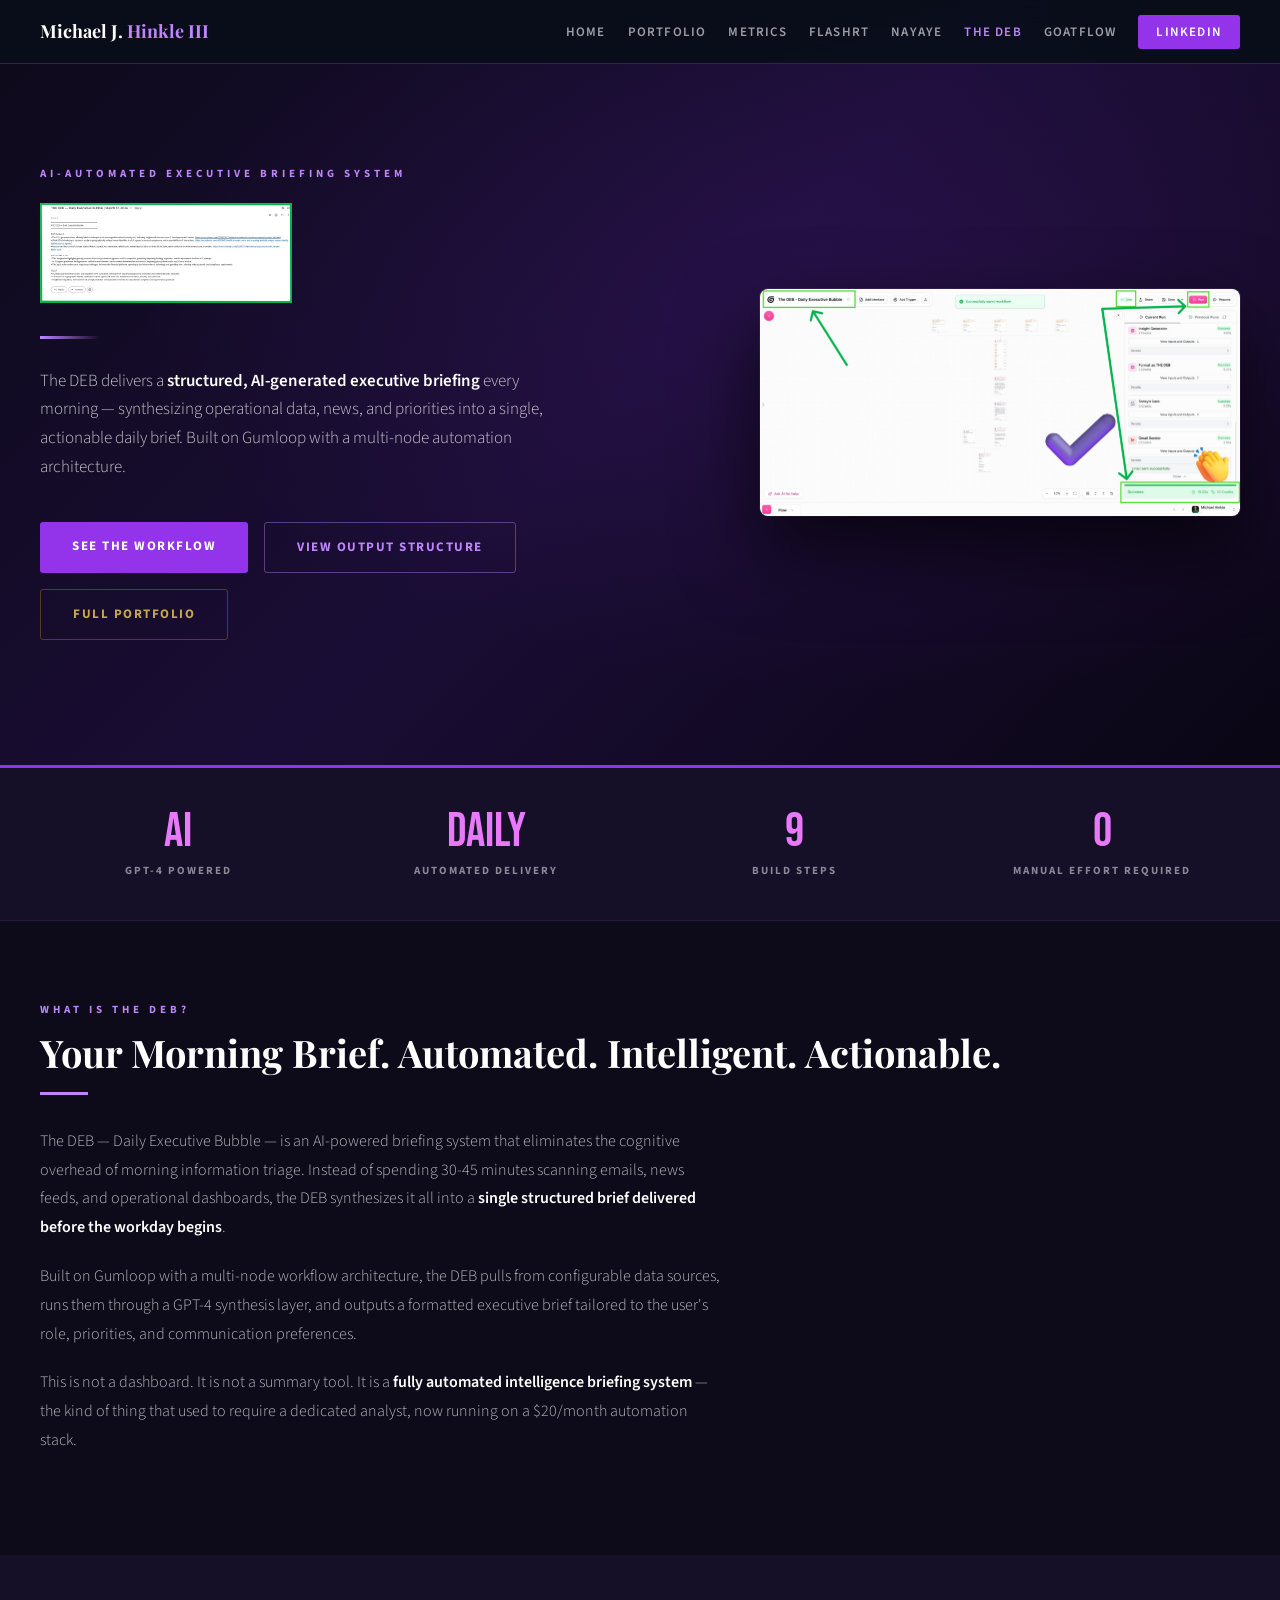
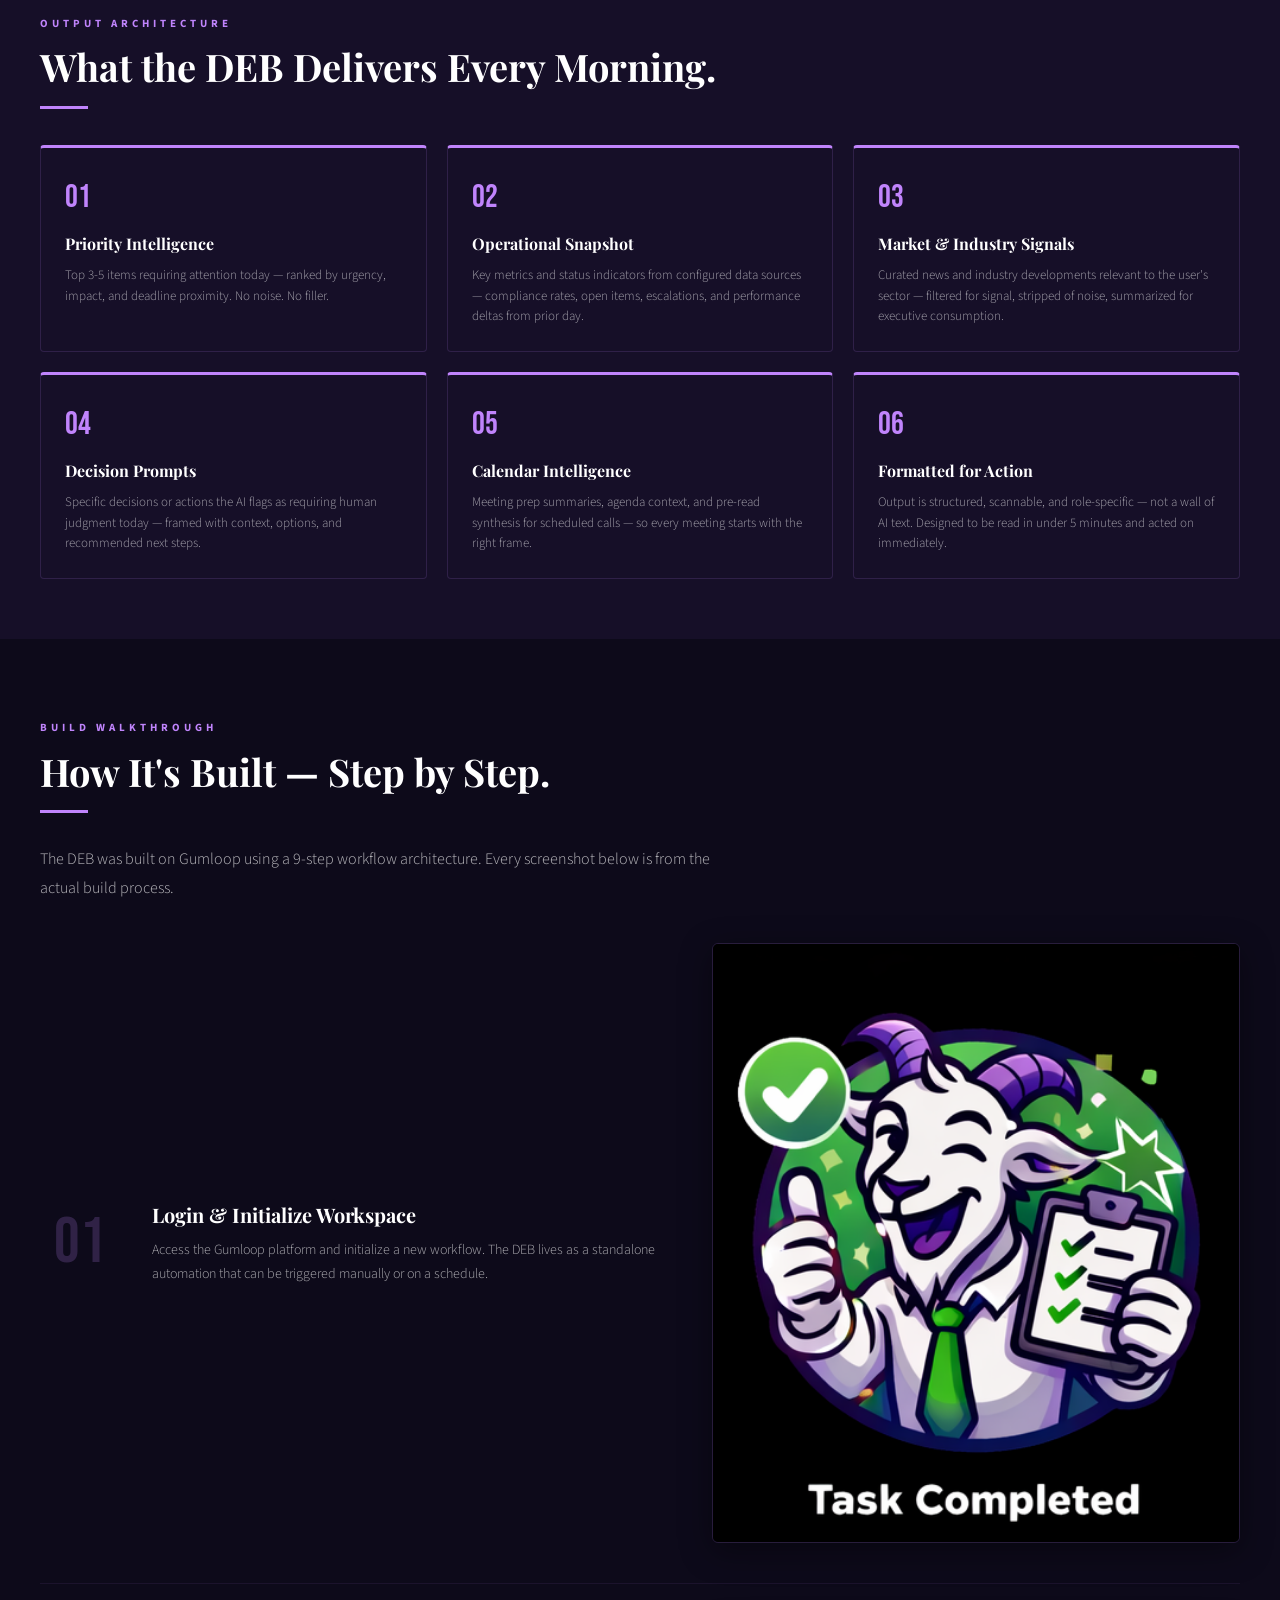
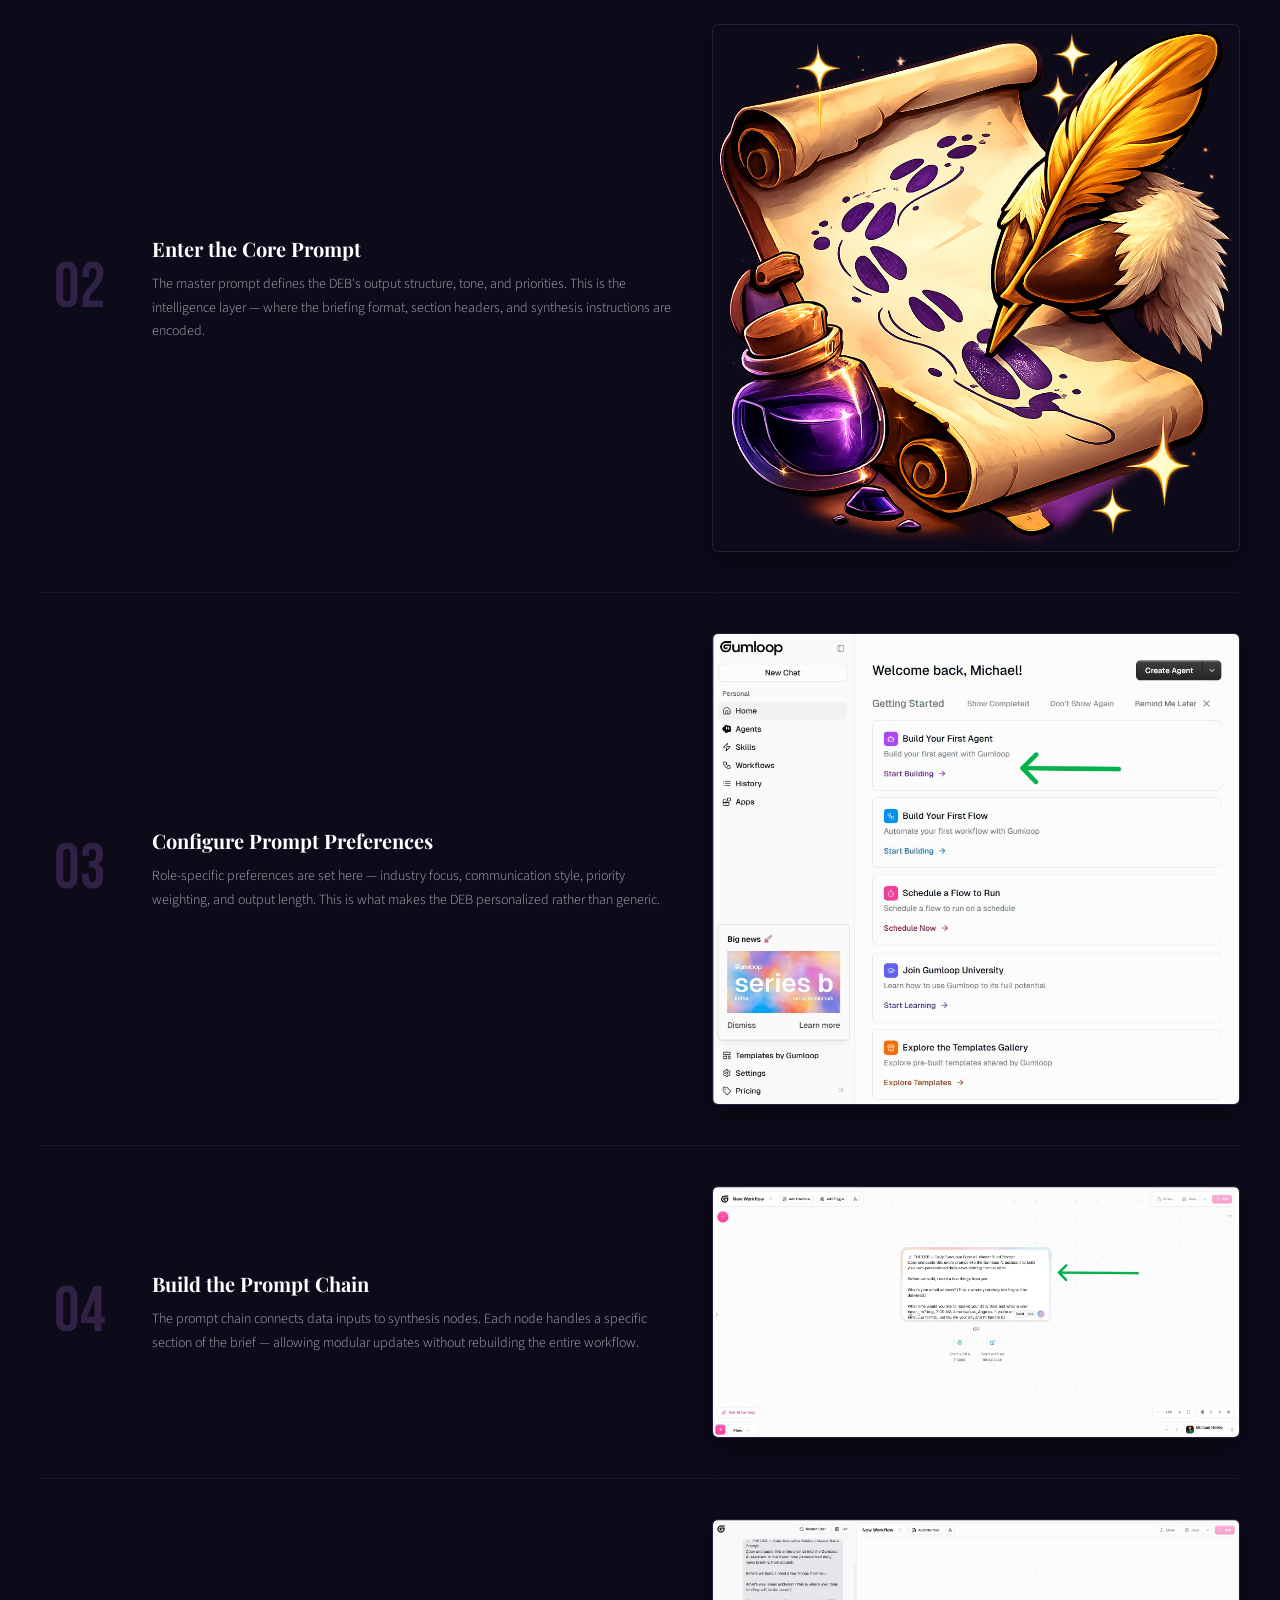
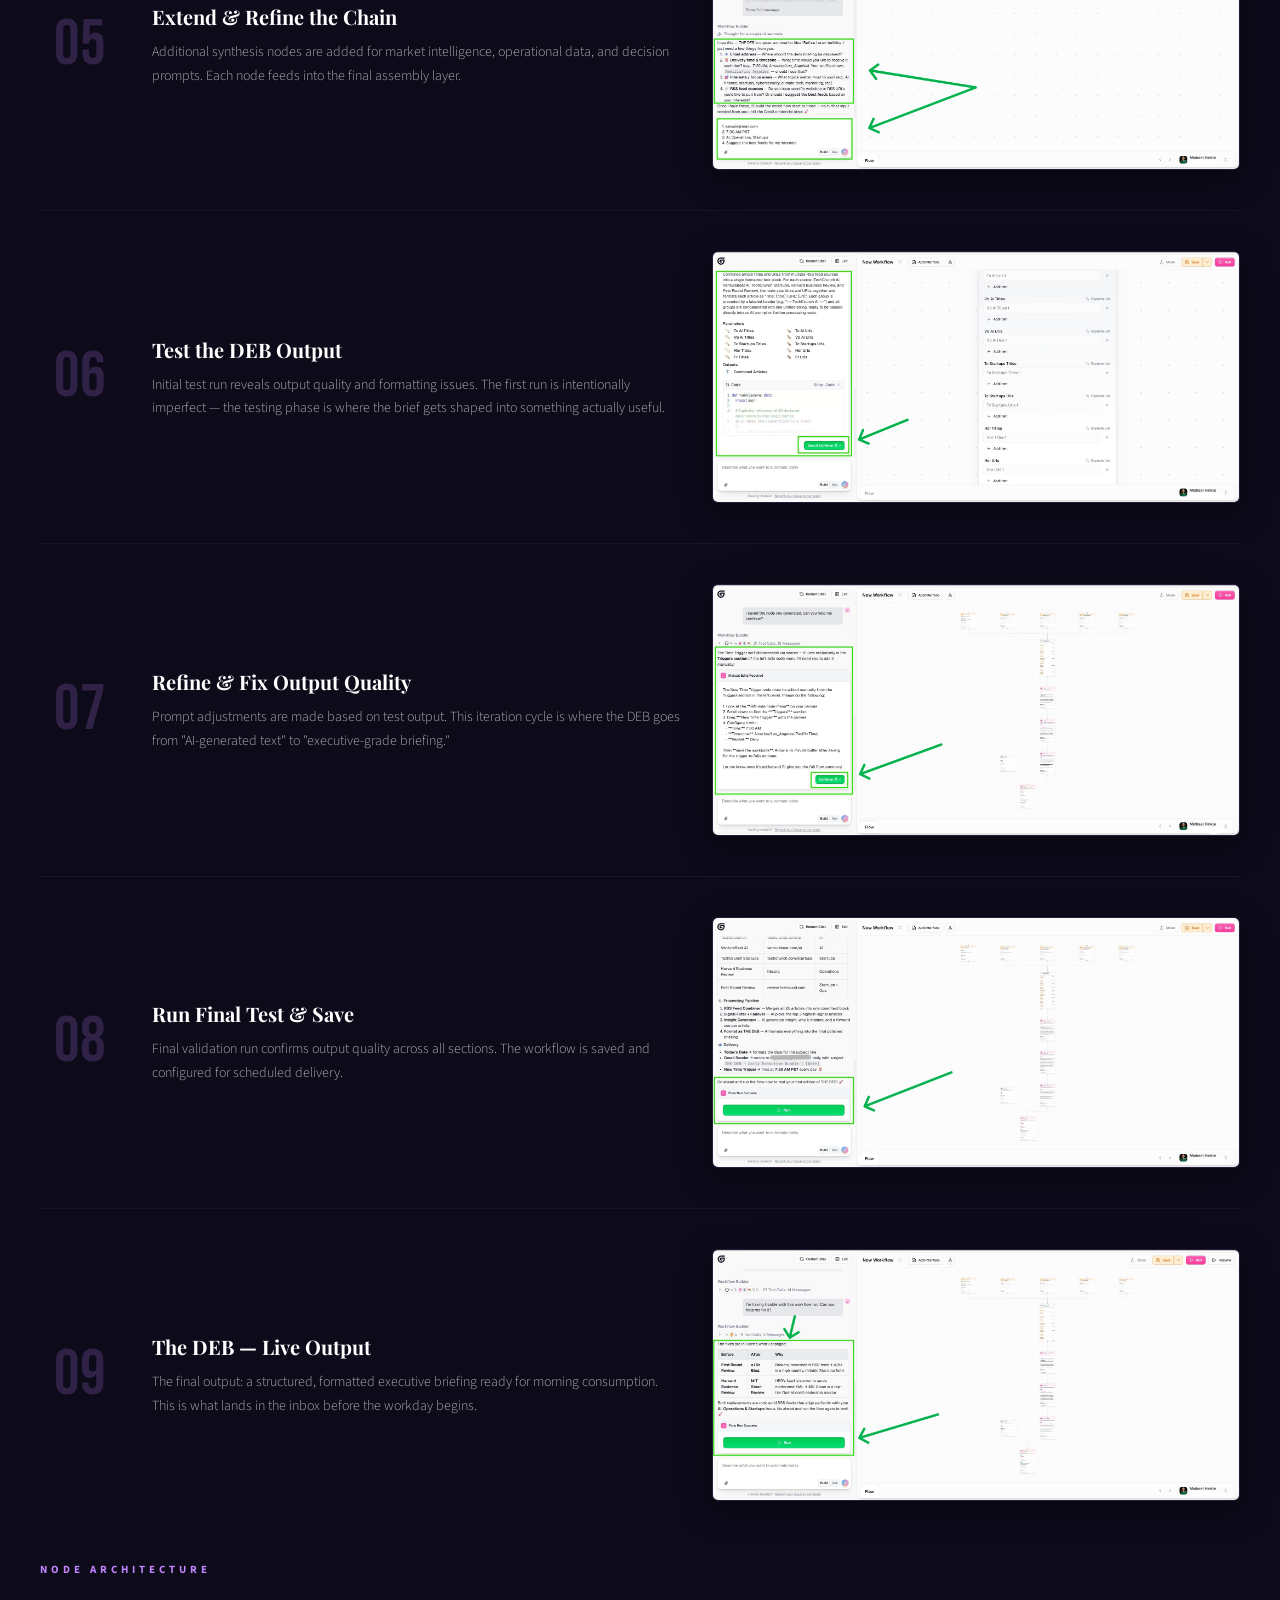
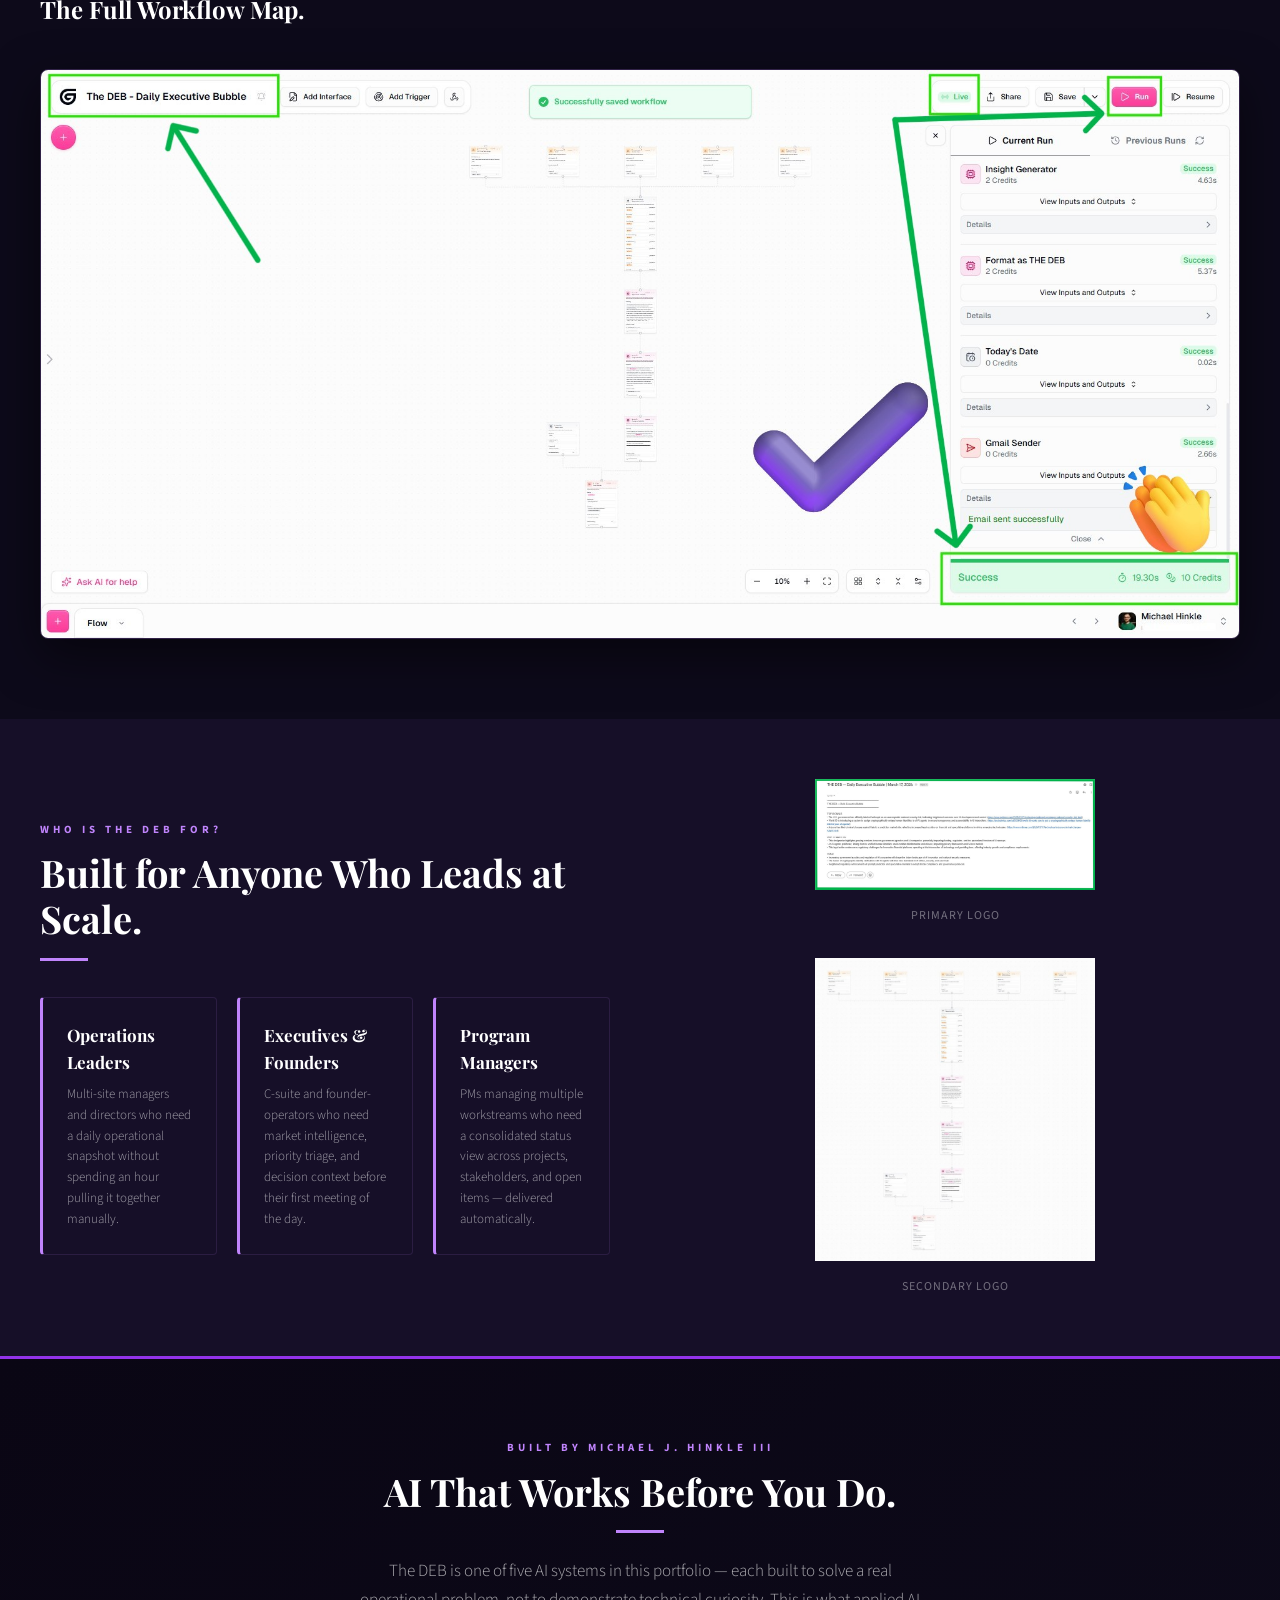
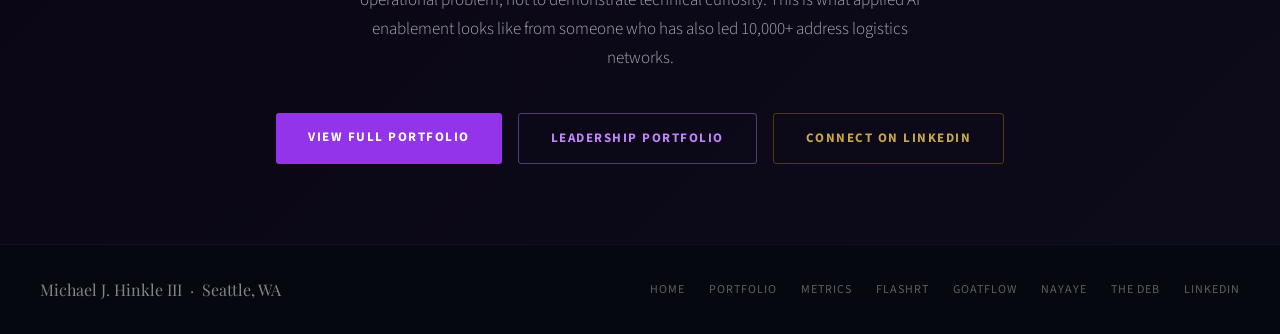
==== commit c41aa560: "Add files via upload" ====
--- a/deb.html
+++ b/deb.html
@@ -120,7 +120,7 @@
   <div class="deb-hero-inner">
     <div>
       <span class="hero-eyebrow">AI-Automated Executive Briefing System</span>
-      <div class="hero-logo"><img src="assets/images/The_DEB_primary_logo.png" alt="The DEB"></div>
+      <div class="hero-logo"><img src="The_DEB_primary_logo.png" alt="The DEB"></div>
       <div class="hero-rule"></div>
       <p class="hero-tagline">The DEB delivers a <strong>structured, AI-generated executive briefing</strong> every morning — synthesizing operational data, news, and priorities into a single, actionable daily brief. Built on Gumloop with a multi-node automation architecture.</p>
       <div class="hero-actions">
@@ -130,7 +130,7 @@
       </div>
     </div>
     <div class="hero-node-img">
-      <img src="assets/images/gumloop_the_deb_node_structure.jpg" alt="The DEB Node Structure">
+      <img src="gumloop_the_deb_node_structure.jpg" alt="The DEB Node Structure">
     </div>
   </div>
 </section>
@@ -179,52 +179,52 @@
       <div class="workflow-step">
         <div class="step-num">01</div>
         <div class="step-content"><div class="step-title">Login &amp; Initialize Workspace</div><div class="step-desc">Access the Gumloop platform and initialize a new workflow. The DEB lives as a standalone automation that can be triggered manually or on a schedule.</div></div>
-        <div class="step-img"><img src="assets/images/gumloop_step1_after_login.jpg" alt="Step 1"></div>
+        <div class="step-img"><img src="gumloop_step1_after_login.jpg" alt="Step 1"></div>
       </div>
       <div class="workflow-step">
         <div class="step-num">02</div>
         <div class="step-content"><div class="step-title">Enter the Core Prompt</div><div class="step-desc">The master prompt defines the DEB's output structure, tone, and priorities. This is the intelligence layer — where the briefing format, section headers, and synthesis instructions are encoded.</div></div>
-        <div class="step-img"><img src="assets/images/gumloop_step2_enter_prompt.jpg" alt="Step 2"></div>
+        <div class="step-img"><img src="gumloop_step2_enter_prompt.jpg" alt="Step 2"></div>
       </div>
       <div class="workflow-step">
         <div class="step-num">03</div>
         <div class="step-content"><div class="step-title">Configure Prompt Preferences</div><div class="step-desc">Role-specific preferences are set here — industry focus, communication style, priority weighting, and output length. This is what makes the DEB personalized rather than generic.</div></div>
-        <div class="step-img"><img src="assets/images/gumloop_step3_prompt_preferences.jpg" alt="Step 3"></div>
+        <div class="step-img"><img src="gumloop_step3_prompt_preferences.jpg" alt="Step 3"></div>
       </div>
       <div class="workflow-step">
         <div class="step-num">04</div>
         <div class="step-content"><div class="step-title">Build the Prompt Chain</div><div class="step-desc">The prompt chain connects data inputs to synthesis nodes. Each node handles a specific section of the brief — allowing modular updates without rebuilding the entire workflow.</div></div>
-        <div class="step-img"><img src="assets/images/gumloop_step4_prompt_continue.jpg" alt="Step 4"></div>
+        <div class="step-img"><img src="gumloop_step4_prompt_continue.jpg" alt="Step 4"></div>
       </div>
       <div class="workflow-step">
         <div class="step-num">05</div>
         <div class="step-content"><div class="step-title">Extend &amp; Refine the Chain</div><div class="step-desc">Additional synthesis nodes are added for market intelligence, operational data, and decision prompts. Each node feeds into the final assembly layer.</div></div>
-        <div class="step-img"><img src="assets/images/gumloop_step5_prompt_continue.jpg" alt="Step 5"></div>
+        <div class="step-img"><img src="gumloop_step5_prompt_continue.jpg" alt="Step 5"></div>
       </div>
       <div class="workflow-step">
         <div class="step-num">06</div>
         <div class="step-content"><div class="step-title">Test the DEB Output</div><div class="step-desc">Initial test run reveals output quality and formatting issues. The first run is intentionally imperfect — the testing phase is where the brief gets shaped into something actually useful.</div></div>
-        <div class="step-img"><img src="assets/images/gumloop_step6_test_deb.jpg" alt="Step 6"></div>
+        <div class="step-img"><img src="gumloop_step6_test_deb.jpg" alt="Step 6"></div>
       </div>
       <div class="workflow-step">
         <div class="step-num">07</div>
         <div class="step-content"><div class="step-title">Refine &amp; Fix Output Quality</div><div class="step-desc">Prompt adjustments are made based on test output. This iteration cycle is where the DEB goes from "AI-generated text" to "executive-grade briefing."</div></div>
-        <div class="step-img"><img src="assets/images/gumloop_step7_test_deb_fixed.jpg" alt="Step 7"></div>
+        <div class="step-img"><img src="gumloop_step7_test_deb_fixed.jpg" alt="Step 7"></div>
       </div>
       <div class="workflow-step">
         <div class="step-num">08</div>
         <div class="step-content"><div class="step-title">Run Final Test &amp; Save</div><div class="step-desc">Final validation run confirms output quality across all sections. The workflow is saved and configured for scheduled delivery.</div></div>
-        <div class="step-img"><img src="assets/images/gumloop_step8_run_save.jpg" alt="Step 8"></div>
+        <div class="step-img"><img src="gumloop_step8_run_save.jpg" alt="Step 8"></div>
       </div>
       <div class="workflow-step">
         <div class="step-num">09</div>
         <div class="step-content"><div class="step-title">The DEB — Live Output</div><div class="step-desc">The final output: a structured, formatted executive briefing ready for morning consumption. This is what lands in the inbox before the workday begins.</div></div>
-        <div class="step-img"><img src="assets/images/gumloop_step9_the_deb_output.jpg" alt="Step 9"></div>
+        <div class="step-img"><img src="gumloop_step9_the_deb_output.jpg" alt="Step 9"></div>
       </div>
     </div>
     <div class="section-eyebrow" style="margin-top:60px;">Node Architecture</div>
     <h3 style="font-family:'Playfair Display',serif;font-size:24px;font-weight:700;color:#fff;margin-bottom:16px;">The Full Workflow Map.</h3>
-    <div class="node-full"><img src="assets/images/gumloop_the_deb_node_structure.jpg" alt="Full Node Structure"></div>
+    <div class="node-full"><img src="gumloop_the_deb_node_structure.jpg" alt="Full Node Structure"></div>
   </div>
 </section>
 <div class="logo-split">
@@ -240,8 +240,8 @@
       </div>
     </div>
     <div>
-      <div class="logo-display"><img src="assets/images/The_DEB_primary_logo.png" alt="The DEB Primary Logo"><div class="logo-caption">Primary Logo</div></div>
-      <div class="logo-display" style="margin-top:32px;"><img src="assets/images/The_DEB_secondary_logo.png" alt="The DEB Secondary Logo"><div class="logo-caption">Secondary Logo</div></div>
+      <div class="logo-display"><img src="The_DEB_primary_logo.png" alt="The DEB Primary Logo"><div class="logo-caption">Primary Logo</div></div>
+      <div class="logo-display" style="margin-top:32px;"><img src="The_DEB_secondary_logo.png" alt="The DEB Secondary Logo"><div class="logo-caption">Secondary Logo</div></div>
     </div>
   </div>
 </div>
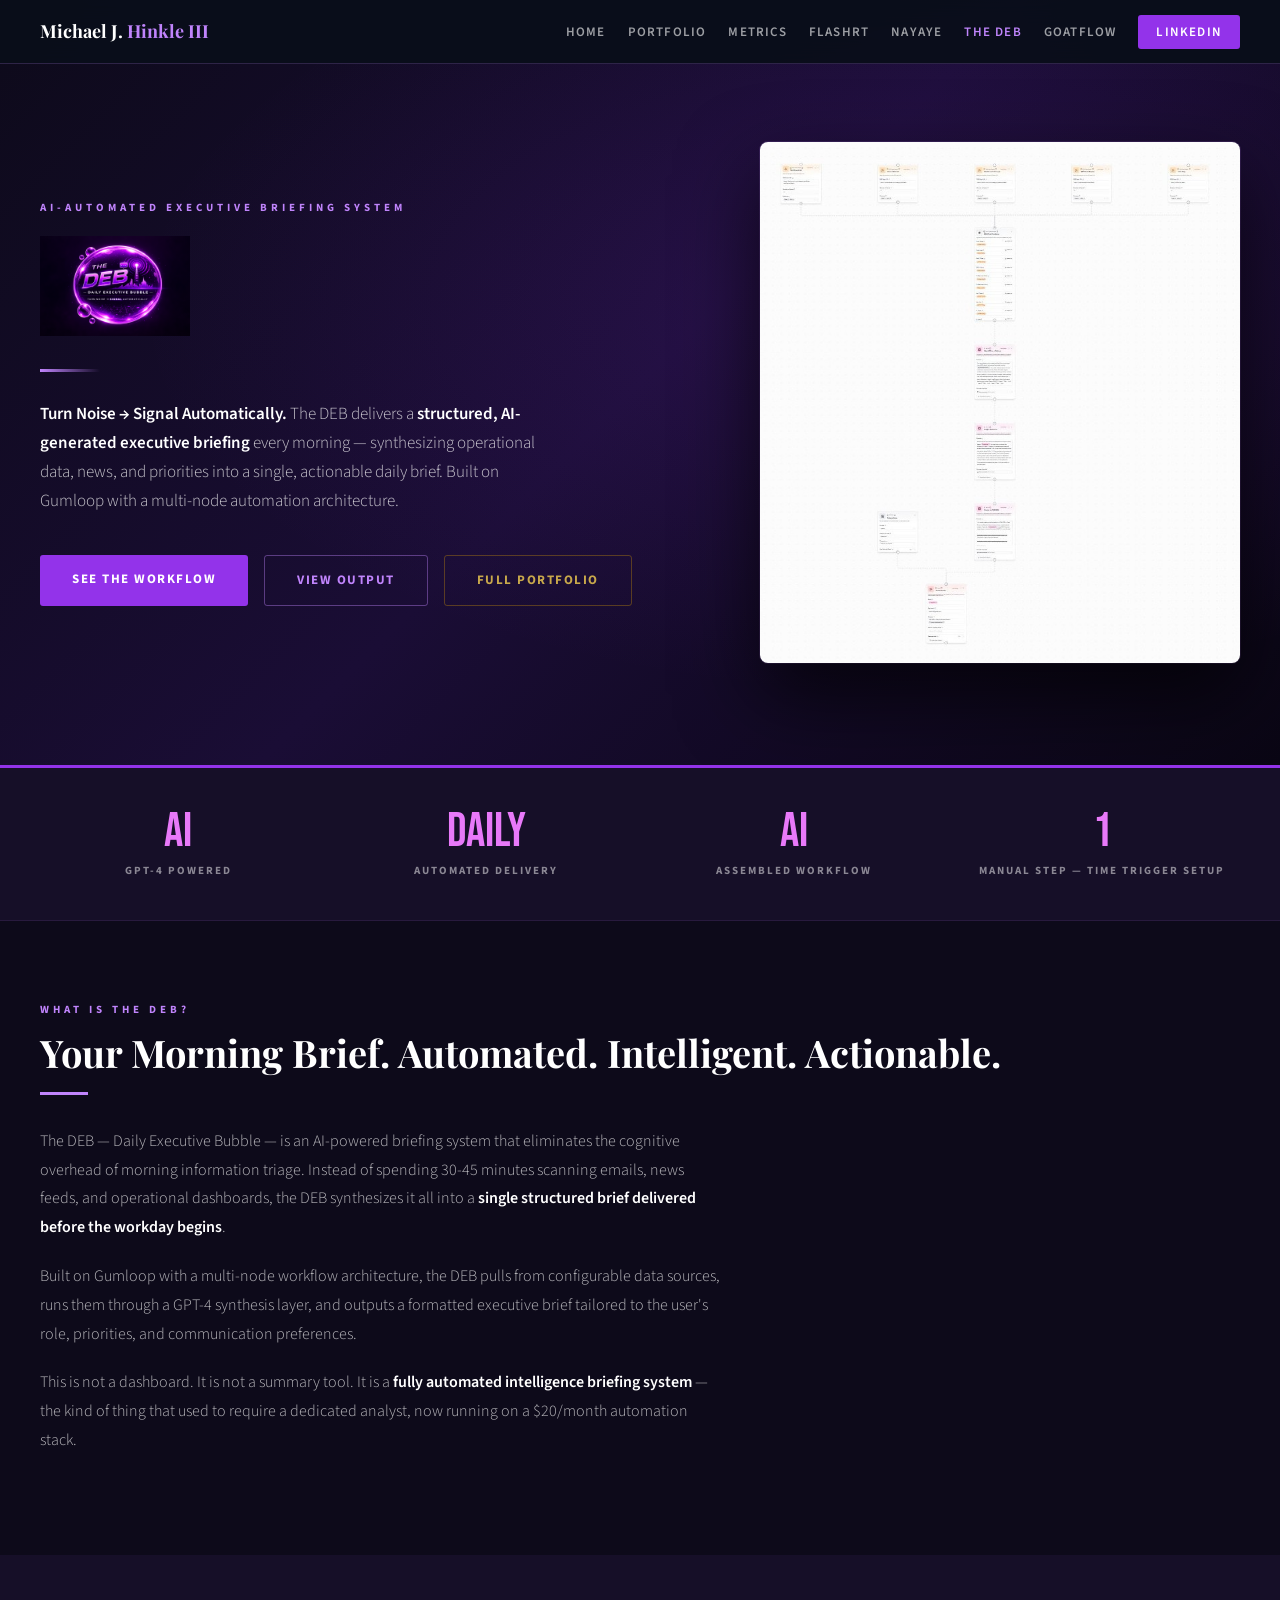
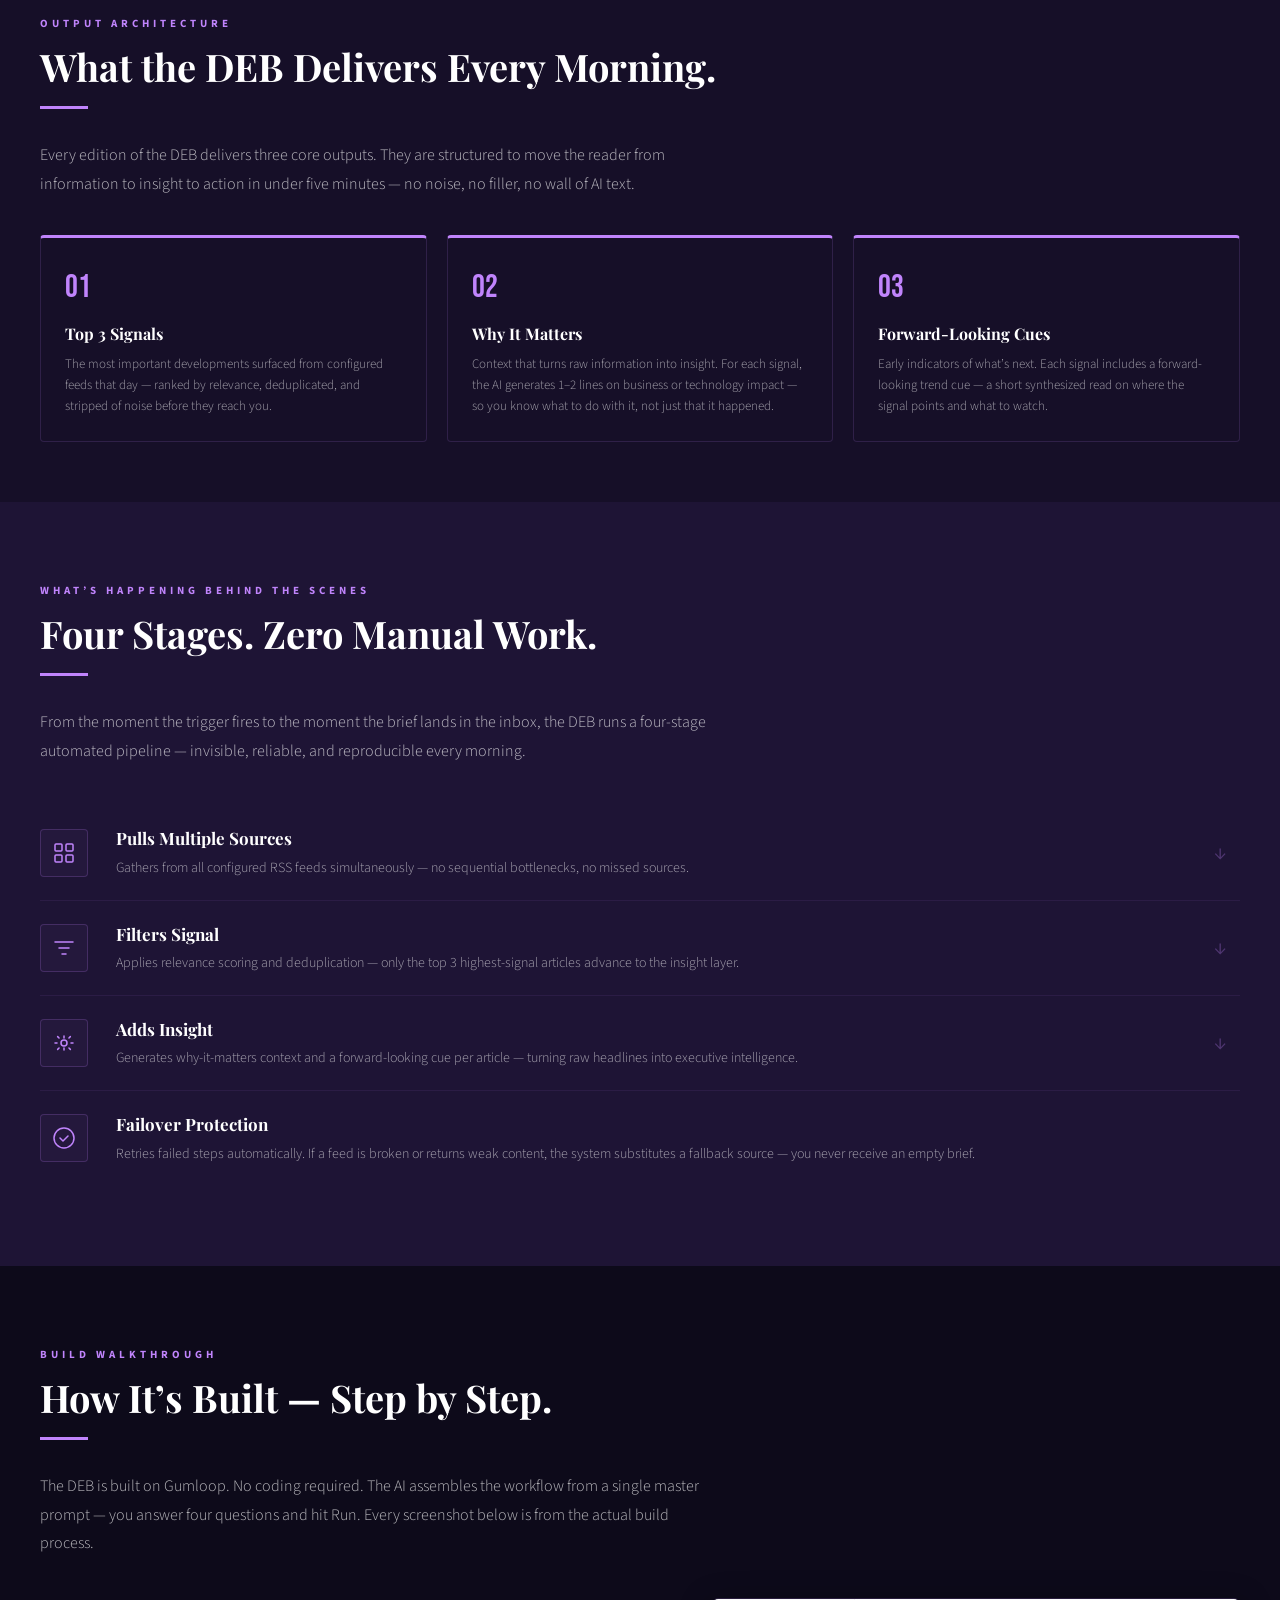
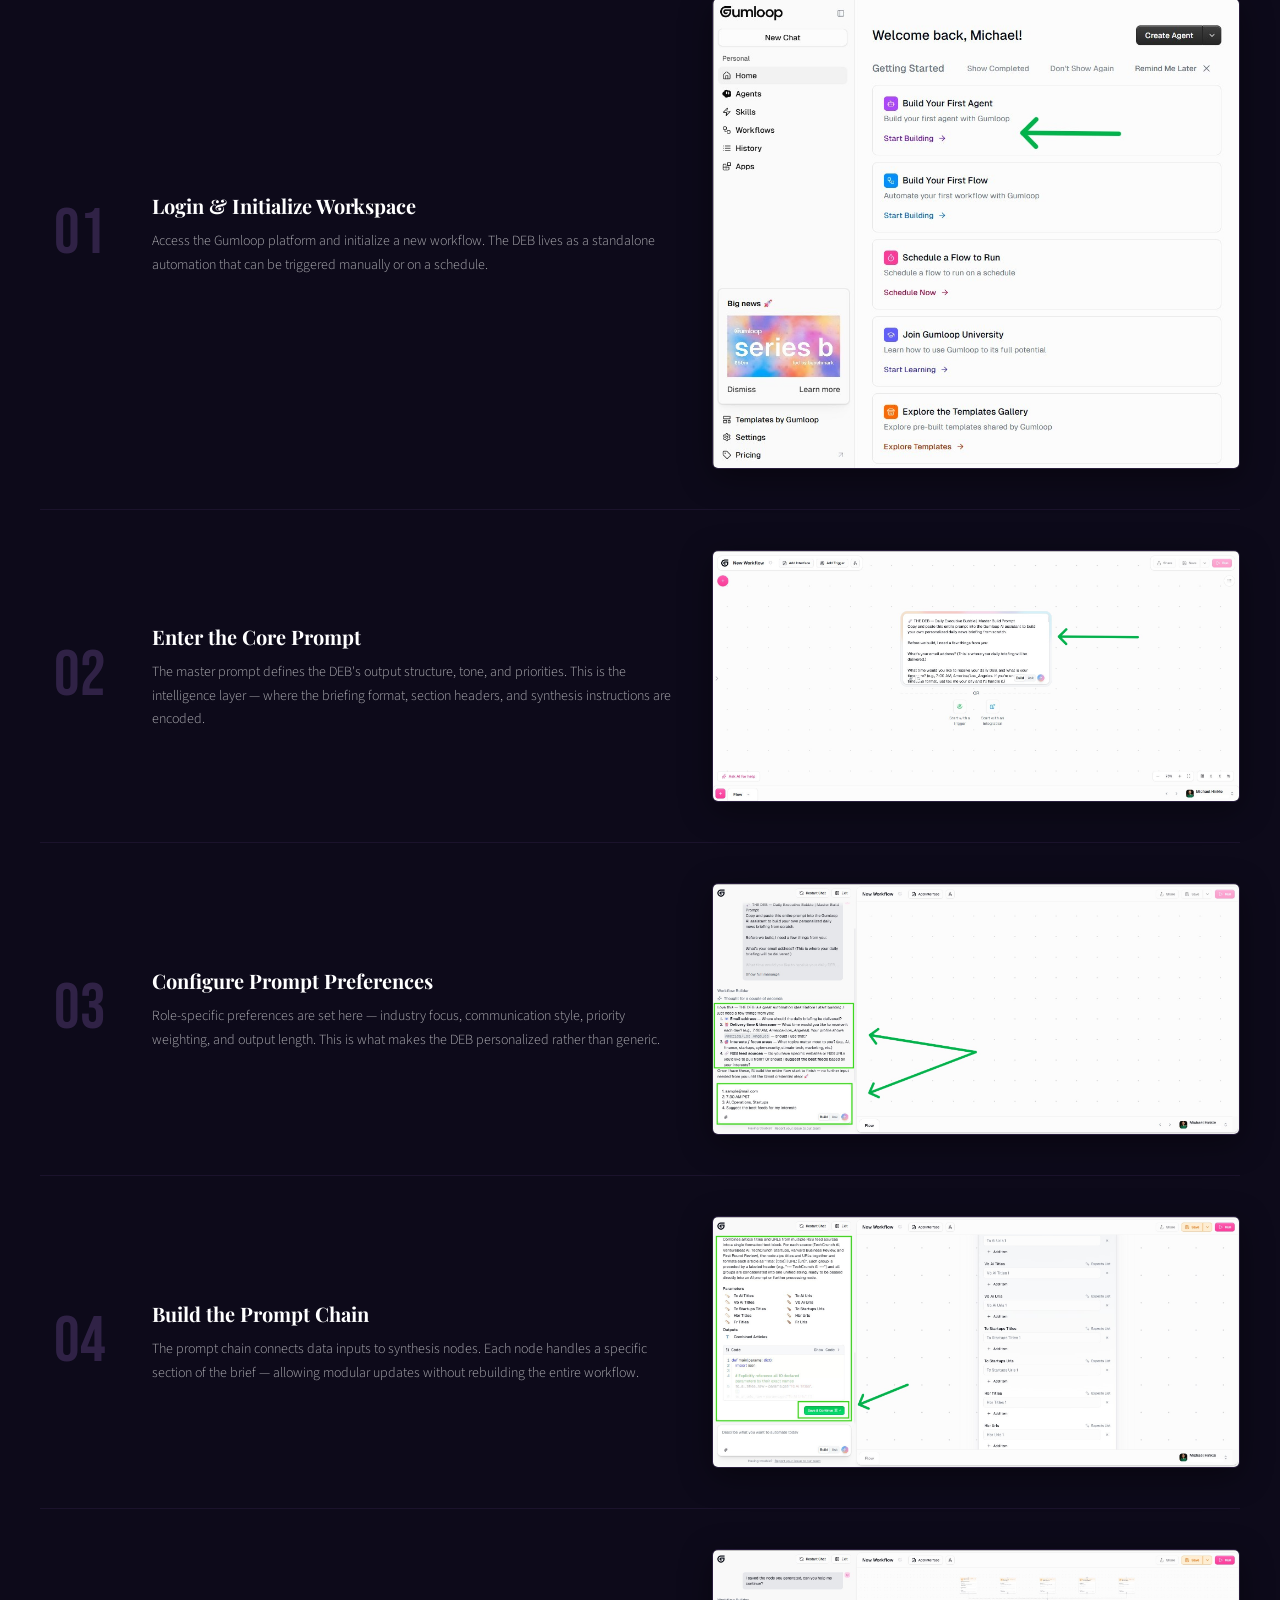
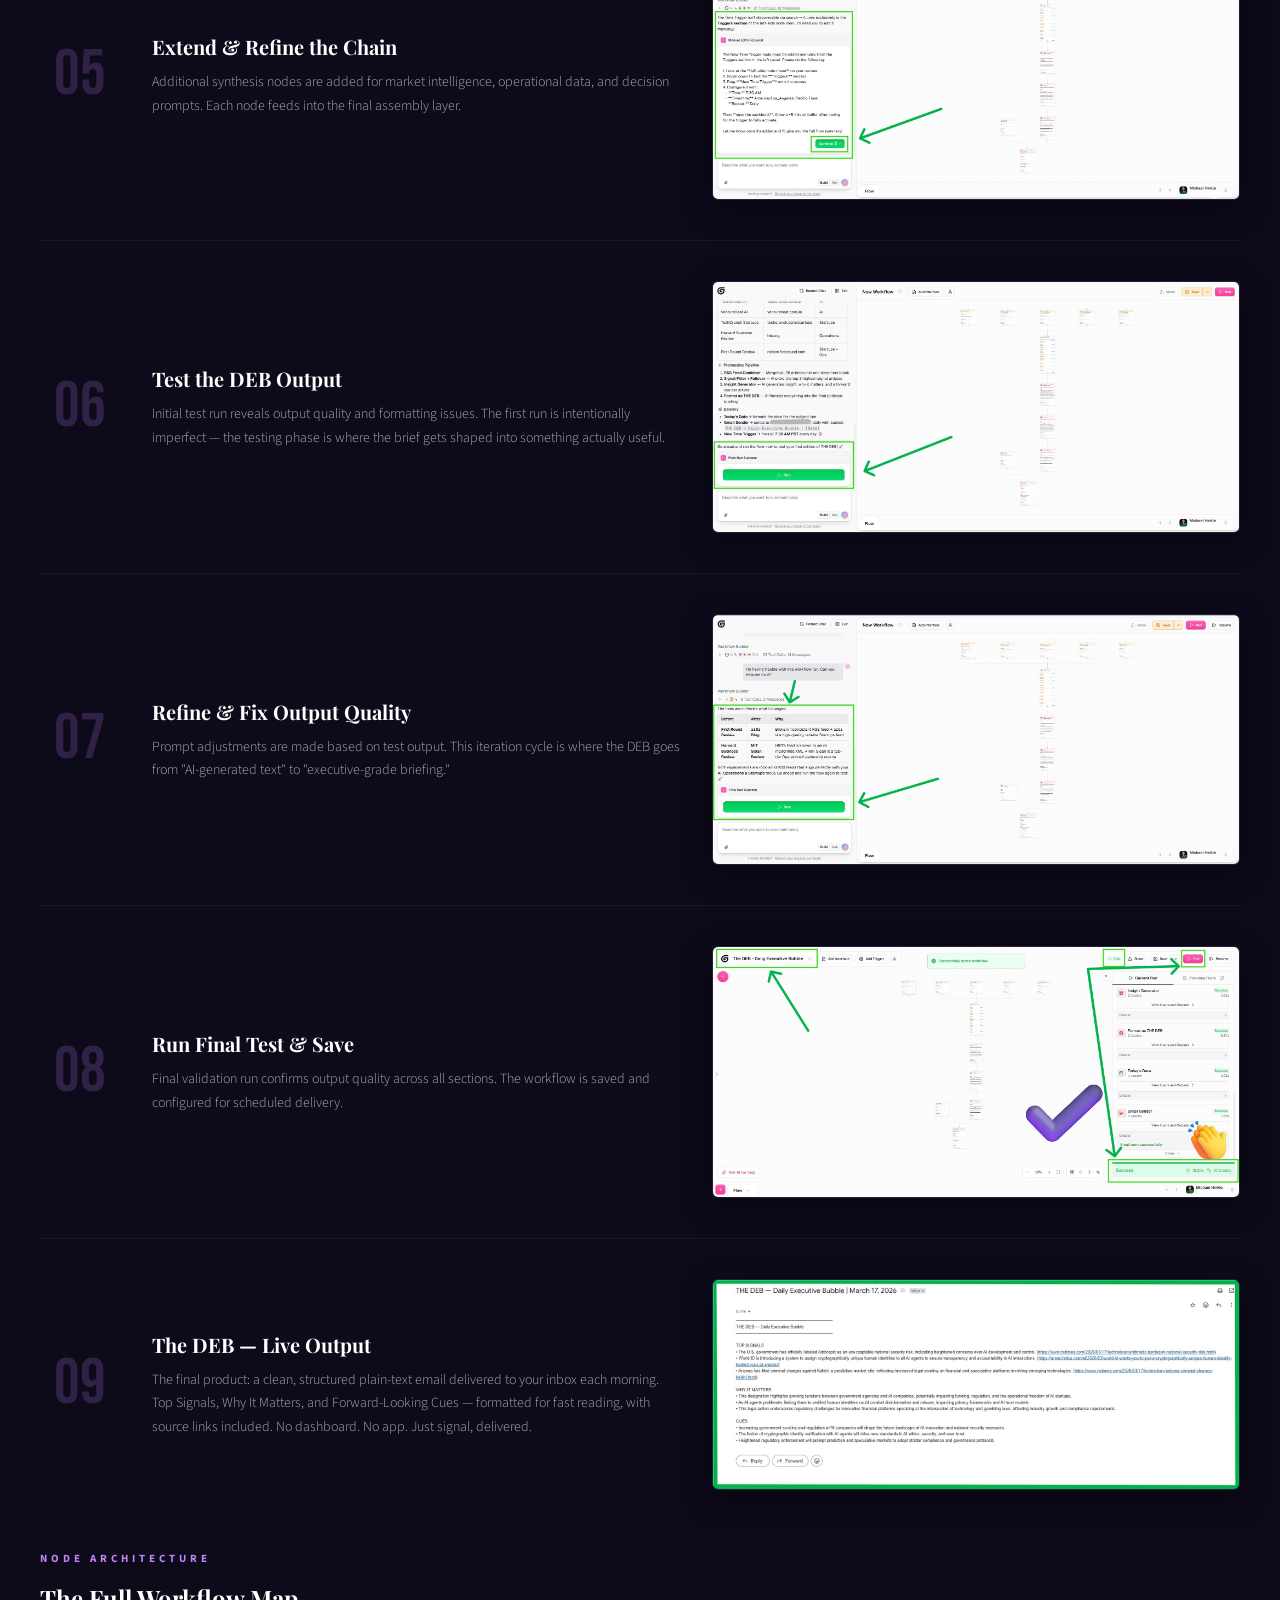
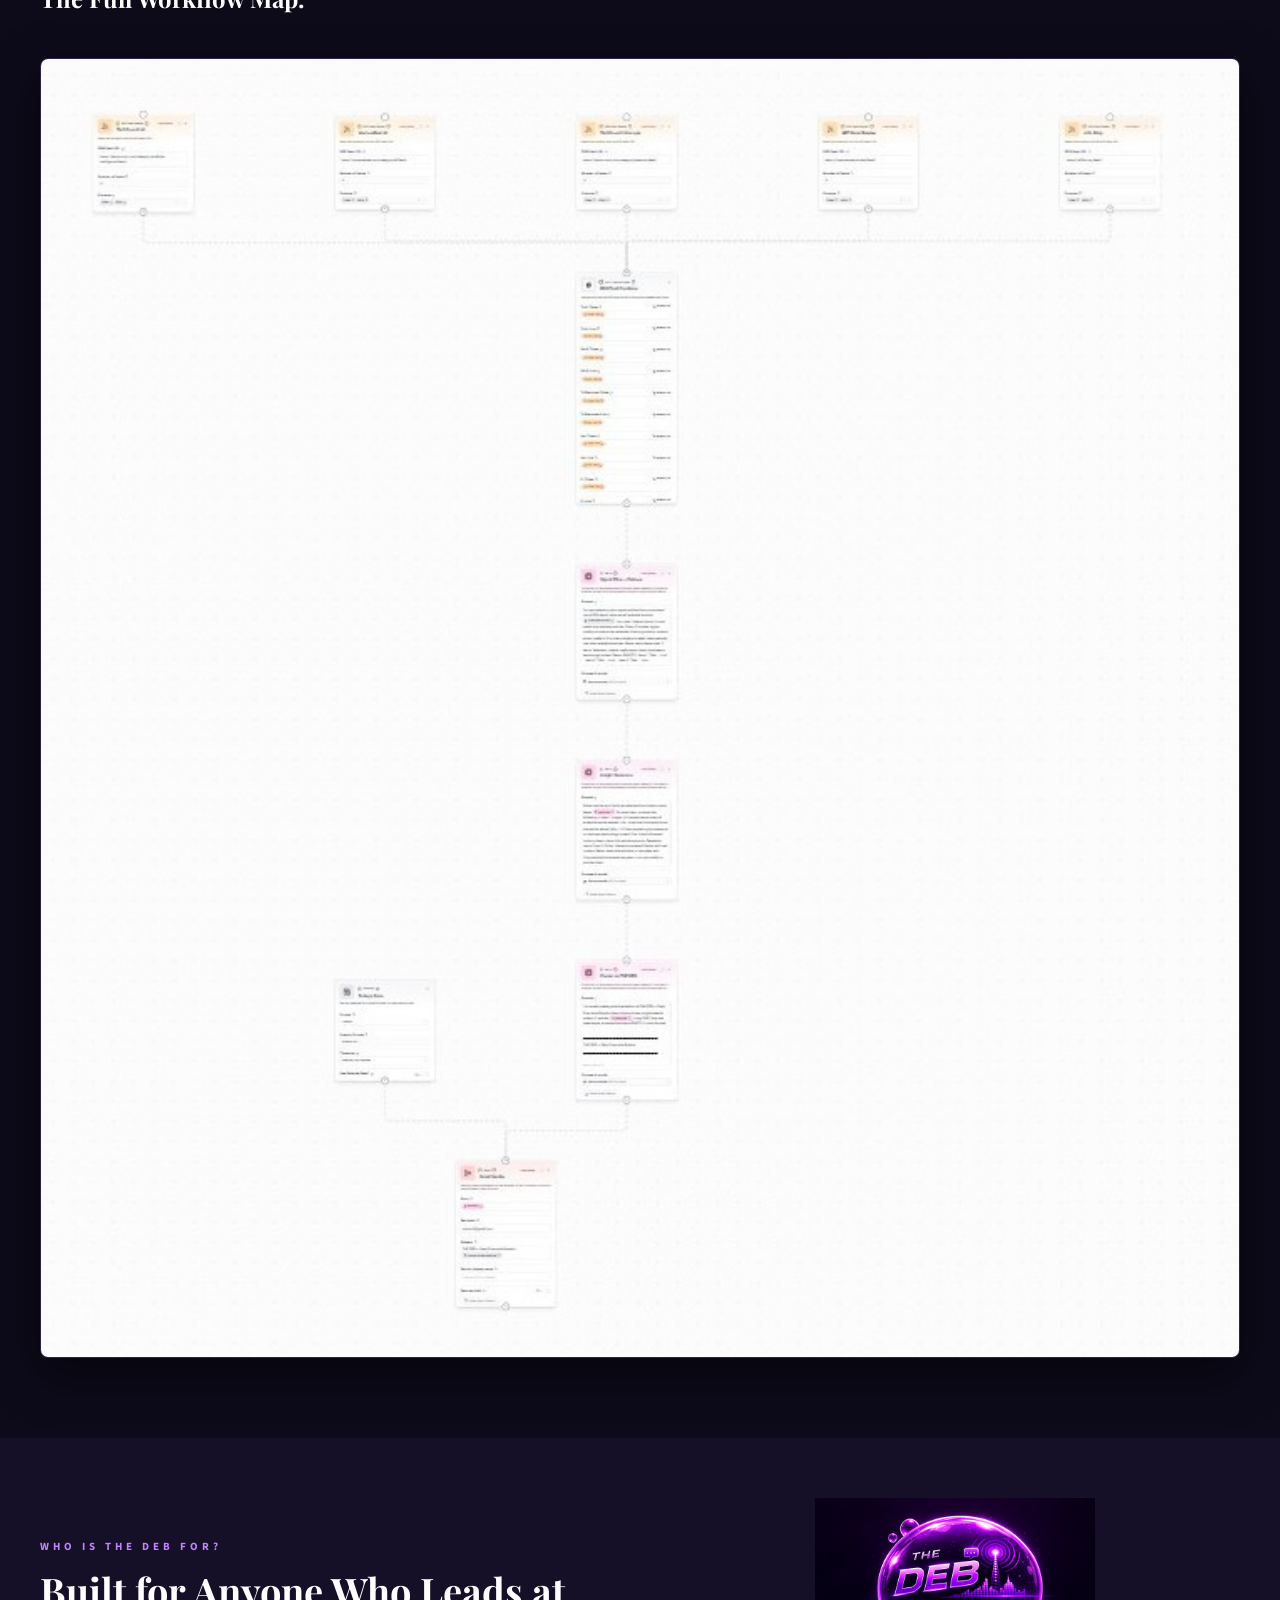
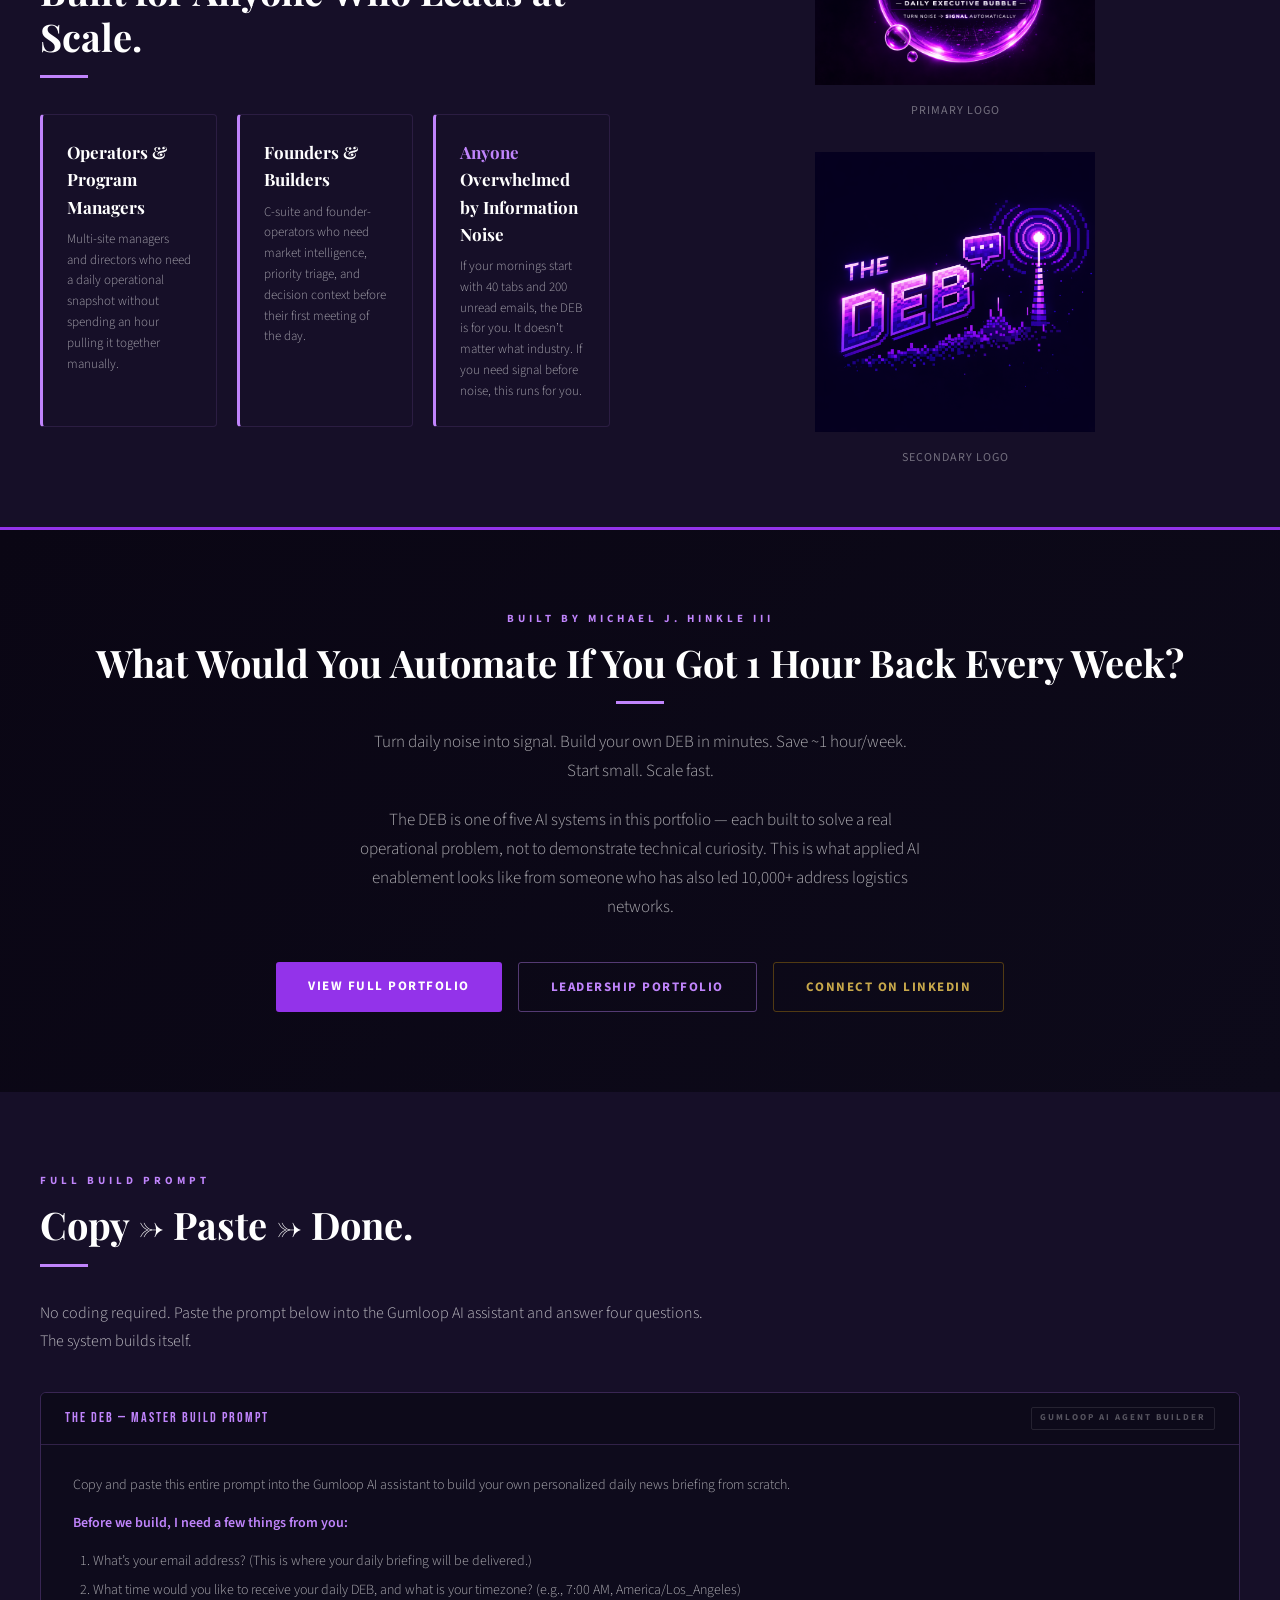
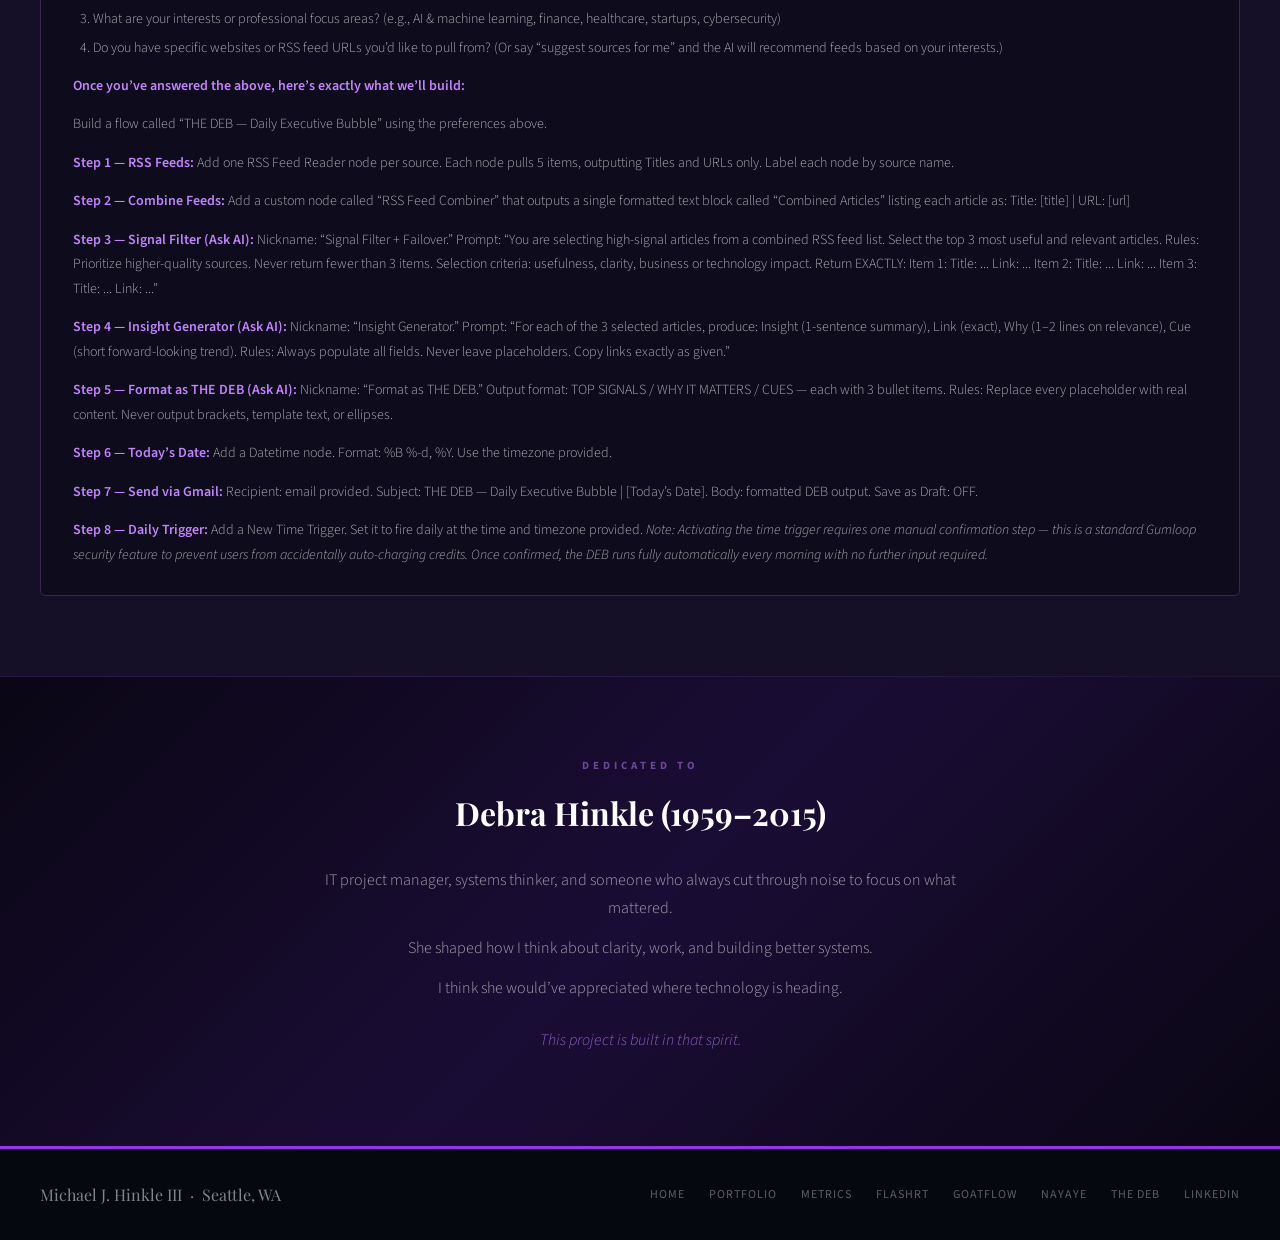
==== commit b59e0da8: "Add files via upload" ====
--- a/deb.html
+++ b/deb.html
@@ -88,12 +88,111 @@
 .footer-nav{display:flex;gap:24px;flex-wrap:wrap;}
 .footer-nav a{font-size:12px;color:rgba(255,255,255,0.35);text-decoration:none;letter-spacing:1px;text-transform:uppercase;transition:color 0.2s;}
 .footer-nav a:hover{color:var(--deb-blue-light);}
+/* ---- PIPELINE STEPS ---- */
+.pipeline-steps { margin-top: 40px; display: flex; flex-direction: column; gap: 0; }
+.pipeline-step {
+  display: grid; grid-template-columns: 56px 1fr 40px;
+  align-items: center; gap: 20px;
+  padding: 20px 0;
+  border-bottom: 1px solid rgba(192,132,252,0.08);
+}
+.pipeline-step:last-child { border-bottom: none; }
+.pipeline-icon {
+  width: 48px; height: 48px;
+  border: 1px solid rgba(192,132,252,0.2);
+  border-radius: 4px;
+  display: flex; align-items: center; justify-content: center;
+  background: rgba(192,132,252,0.04);
+  flex-shrink: 0;
+}
+.pipeline-title {
+  font-family: "Playfair Display", serif;
+  font-size: 17px; font-weight: 700; color: #fff; margin-bottom: 4px;
+}
+.pipeline-desc { font-size: 14px; font-weight: 300; color: rgba(255,255,255,0.6); line-height: 1.65; }
+.pipeline-arrow { font-size: 20px; color: rgba(192,132,252,0.3); text-align: center; }
+
+/* ---- PROMPT BLOCK ---- */
+.prompt-block {
+  margin-top: 36px;
+  border: 1px solid rgba(192,132,252,0.2);
+  border-radius: 6px;
+  overflow: hidden;
+}
+.prompt-block-header {
+  background: #0d0a1a;
+  border-bottom: 1px solid rgba(192,132,252,0.2);
+  padding: 14px 24px;
+  display: flex; justify-content: space-between; align-items: center; flex-wrap: wrap; gap: 8px;
+}
+.prompt-block-label {
+  font-family: "Bebas Neue", sans-serif;
+  font-size: 14px; letter-spacing: 2px;
+  color: var(--deb-blue-light);
+}
+.prompt-block-badge {
+  font-size: 9px; font-weight: 700;
+  letter-spacing: 2px; text-transform: uppercase;
+  color: rgba(255,255,255,0.3);
+  border: 1px solid rgba(255,255,255,0.1);
+  padding: 3px 8px; border-radius: 2px;
+}
+.prompt-block-body {
+  padding: 28px 32px;
+  background: rgba(13,10,26,0.8);
+}
+.prompt-block-body p {
+  font-size: 14px; font-weight: 300;
+  color: rgba(255,255,255,0.65); line-height: 1.75;
+  margin-bottom: 14px;
+}
+.prompt-block-body p:last-child { margin-bottom: 0; }
+.prompt-block-body p strong { font-weight: 600; color: var(--deb-blue-light); }
+.prompt-block-body ol {
+  padding-left: 20px; margin-bottom: 14px;
+  display: flex; flex-direction: column; gap: 6px;
+}
+.prompt-block-body ol li {
+  font-size: 14px; font-weight: 300;
+  color: rgba(255,255,255,0.65); line-height: 1.65;
+}
+
+/* ---- DEDICATION ---- */
+.deb-dedication {
+  background: linear-gradient(135deg, #0a0614 0%, #1a0d35 50%, #0a0614 100%);
+  border-top: 1px solid rgba(192,132,252,0.12);
+  border-bottom: 3px solid var(--deb-blue);
+  padding: 80px 40px;
+  text-align: center;
+}
+.deb-dedication-inner { max-width: 640px; margin: 0 auto; }
+.deb-dedication-name {
+  font-family: "Playfair Display", serif;
+  font-size: clamp(22px, 3vw, 32px);
+  font-weight: 700; color: #fff;
+  margin: 12px 0 28px;
+}
+.deb-dedication-inner p {
+  font-size: 16px; font-weight: 300;
+  color: rgba(255,255,255,0.6); line-height: 1.75;
+  margin-bottom: 12px;
+}
+.deb-dedication-close {
+  margin-top: 24px !important;
+  font-style: italic;
+  color: rgba(192,132,252,0.7) !important;
+}
+
 @media(max-width:900px){
   .deb-hero-inner{grid-template-columns:1fr;}
   .hero-node-img{display:none;}
   .output-grid{grid-template-columns:1fr;}
   .workflow-step{grid-template-columns:1fr;gap:16px;}
-  .step-num{font-size:40px;text-align:left;}
+  .pipeline-step { grid-template-columns: 40px 1fr; }
+  .pipeline-arrow { display: none; }
+  .prompt-block-header { flex-direction: column; align-items: flex-start; }
+  .deb-dedication { padding: 60px 24px; }
+
   .audience-grid{grid-template-columns:1fr;}
   .logo-split-inner{grid-template-columns:1fr;}
   .deb-stats-inner{grid-template-columns:repeat(2,1fr);}
@@ -122,10 +221,10 @@
       <span class="hero-eyebrow">AI-Automated Executive Briefing System</span>
       <div class="hero-logo"><img src="The_DEB_primary_logo.png" alt="The DEB"></div>
       <div class="hero-rule"></div>
-      <p class="hero-tagline">The DEB delivers a <strong>structured, AI-generated executive briefing</strong> every morning — synthesizing operational data, news, and priorities into a single, actionable daily brief. Built on Gumloop with a multi-node automation architecture.</p>
+      <p class="hero-tagline"><strong>Turn Noise &rarr; Signal Automatically.</strong> The DEB delivers a <strong>structured, AI-generated executive briefing</strong> every morning &mdash; synthesizing operational data, news, and priorities into a single, actionable daily brief. Built on Gumloop with a multi-node automation architecture.</p>
       <div class="hero-actions">
         <a href="#workflow" class="btn-deb">See the Workflow</a>
-        <a href="#output" class="btn-deb-outline">View Output Structure</a>
+        <a href="#workflow" class="btn-deb-outline">View Output</a>
         <a href="index.html" class="btn-gold">Full Portfolio</a>
       </div>
     </div>
@@ -138,8 +237,8 @@
   <div class="deb-stats-inner">
     <div class="deb-stat"><div class="deb-stat-num">AI</div><div class="deb-stat-label">GPT-4 Powered</div></div>
     <div class="deb-stat"><div class="deb-stat-num">Daily</div><div class="deb-stat-label">Automated Delivery</div></div>
-    <div class="deb-stat"><div class="deb-stat-num">9</div><div class="deb-stat-label">Build Steps</div></div>
-    <div class="deb-stat"><div class="deb-stat-num">0</div><div class="deb-stat-label">Manual Effort Required</div></div>
+    <div class="deb-stat"><div class="deb-stat-num">AI</div><div class="deb-stat-label">Assembled Workflow</div></div>
+    <div class="deb-stat"><div class="deb-stat-num">1</div><div class="deb-stat-label">Manual Step &mdash; Time Trigger Setup</div></div>
   </div>
 </div>
 <section class="section" id="about">
@@ -159,22 +258,85 @@
     <div class="section-eyebrow">Output Architecture</div>
     <h2 class="section-title">What the DEB Delivers Every Morning.</h2>
     <div class="section-rule"></div>
+    <p class="section-body">Every edition of the DEB delivers three core outputs. They are structured to move the reader from information to insight to action in under five minutes — no noise, no filler, no wall of AI text.</p>
     <div class="output-grid">
-      <div class="output-card"><div class="output-card-num">01</div><div class="output-card-title">Priority Intelligence</div><div class="output-card-desc">Top 3-5 items requiring attention today — ranked by urgency, impact, and deadline proximity. No noise. No filler.</div></div>
-      <div class="output-card"><div class="output-card-num">02</div><div class="output-card-title">Operational Snapshot</div><div class="output-card-desc">Key metrics and status indicators from configured data sources — compliance rates, open items, escalations, and performance deltas from prior day.</div></div>
-      <div class="output-card"><div class="output-card-num">03</div><div class="output-card-title">Market &amp; Industry Signals</div><div class="output-card-desc">Curated news and industry developments relevant to the user's sector — filtered for signal, stripped of noise, summarized for executive consumption.</div></div>
-      <div class="output-card"><div class="output-card-num">04</div><div class="output-card-title">Decision Prompts</div><div class="output-card-desc">Specific decisions or actions the AI flags as requiring human judgment today — framed with context, options, and recommended next steps.</div></div>
-      <div class="output-card"><div class="output-card-num">05</div><div class="output-card-title">Calendar Intelligence</div><div class="output-card-desc">Meeting prep summaries, agenda context, and pre-read synthesis for scheduled calls — so every meeting starts with the right frame.</div></div>
-      <div class="output-card"><div class="output-card-num">06</div><div class="output-card-title">Formatted for Action</div><div class="output-card-desc">Output is structured, scannable, and role-specific — not a wall of AI text. Designed to be read in under 5 minutes and acted on immediately.</div></div>
-    </div>
-  </div>
-</section>
+      <div class="output-card">
+        <div class="output-card-num">01</div>
+        <div class="output-card-title">Top 3 Signals</div>
+        <div class="output-card-desc">The most important developments surfaced from configured feeds that day — ranked by relevance, deduplicated, and stripped of noise before they reach you.</div>
+      </div>
+      <div class="output-card">
+        <div class="output-card-num">02</div>
+        <div class="output-card-title">Why It Matters</div>
+        <div class="output-card-desc">Context that turns raw information into insight. For each signal, the AI generates 1&ndash;2 lines on business or technology impact &mdash; so you know what to do with it, not just that it happened.</div>
+      </div>
+      <div class="output-card">
+        <div class="output-card-num">03</div>
+        <div class="output-card-title">Forward-Looking Cues</div>
+        <div class="output-card-desc">Early indicators of what&rsquo;s next. Each signal includes a forward-looking trend cue &mdash; a short synthesized read on where the signal points and what to watch.</div>
+      </div>
+    </div>
+  </div>
+</section>
+
+<!-- BEHIND THE SCENES -->
+<section class="section" id="pipeline" style="background:var(--deb-surface2);">
+  <div class="section-inner">
+    <div class="section-eyebrow">What&rsquo;s Happening Behind the Scenes</div>
+    <h2 class="section-title">Four Stages. Zero Manual Work.</h2>
+    <div class="section-rule"></div>
+    <p class="section-body">From the moment the trigger fires to the moment the brief lands in the inbox, the DEB runs a four-stage automated pipeline &mdash; invisible, reliable, and reproducible every morning.</p>
+    <div class="pipeline-steps">
+      <div class="pipeline-step">
+        <div class="pipeline-icon">
+          <svg width="24" height="24" viewBox="0 0 24 24" fill="none"><rect x="3" y="3" width="7" height="7" rx="1" stroke="#c084fc" stroke-width="1.5"/><rect x="14" y="3" width="7" height="7" rx="1" stroke="#c084fc" stroke-width="1.5"/><rect x="3" y="14" width="7" height="7" rx="1" stroke="#c084fc" stroke-width="1.5"/><rect x="14" y="14" width="7" height="7" rx="1" stroke="#c084fc" stroke-width="1.5"/></svg>
+        </div>
+        <div class="pipeline-content">
+          <div class="pipeline-title">Pulls Multiple Sources</div>
+          <div class="pipeline-desc">Gathers from all configured RSS feeds simultaneously &mdash; no sequential bottlenecks, no missed sources.</div>
+        </div>
+        <div class="pipeline-arrow">&darr;</div>
+      </div>
+      <div class="pipeline-step">
+        <div class="pipeline-icon">
+          <svg width="24" height="24" viewBox="0 0 24 24" fill="none"><path d="M3 6h18M7 12h10M10 18h4" stroke="#c084fc" stroke-width="1.5" stroke-linecap="round"/></svg>
+        </div>
+        <div class="pipeline-content">
+          <div class="pipeline-title">Filters Signal</div>
+          <div class="pipeline-desc">Applies relevance scoring and deduplication &mdash; only the top 3 highest-signal articles advance to the insight layer.</div>
+        </div>
+        <div class="pipeline-arrow">&darr;</div>
+      </div>
+      <div class="pipeline-step">
+        <div class="pipeline-icon">
+          <svg width="24" height="24" viewBox="0 0 24 24" fill="none"><circle cx="12" cy="12" r="3" stroke="#c084fc" stroke-width="1.5"/><path d="M12 5v2M12 17v2M5 12H3M21 12h-2M7.05 7.05l-1.41-1.41M18.36 18.36l-1.41-1.41M7.05 16.95l-1.41 1.41M18.36 5.64l-1.41 1.41" stroke="#c084fc" stroke-width="1.5" stroke-linecap="round"/></svg>
+        </div>
+        <div class="pipeline-content">
+          <div class="pipeline-title">Adds Insight</div>
+          <div class="pipeline-desc">Generates why-it-matters context and a forward-looking cue per article &mdash; turning raw headlines into executive intelligence.</div>
+        </div>
+        <div class="pipeline-arrow">&darr;</div>
+      </div>
+      <div class="pipeline-step">
+        <div class="pipeline-icon">
+          <svg width="24" height="24" viewBox="0 0 24 24" fill="none"><path d="M12 2C6.48 2 2 6.48 2 12s4.48 10 10 10 10-4.48 10-10S17.52 2 12 2z" stroke="#c084fc" stroke-width="1.5"/><path d="M8 12l3 3 5-5" stroke="#c084fc" stroke-width="1.5" stroke-linecap="round" stroke-linejoin="round"/></svg>
+        </div>
+        <div class="pipeline-content">
+          <div class="pipeline-title">Failover Protection</div>
+          <div class="pipeline-desc">Retries failed steps automatically. If a feed is broken or returns weak content, the system substitutes a fallback source &mdash; you never receive an empty brief.</div>
+        </div>
+        <div class="pipeline-arrow" style="visibility:hidden;">&darr;</div>
+      </div>
+    </div>
+  </div>
+</section>
+
 <section class="section" id="workflow">
   <div class="section-inner">
     <div class="section-eyebrow">Build Walkthrough</div>
-    <h2 class="section-title">How It's Built — Step by Step.</h2>
+    <h2 class="section-title">How It&rsquo;s Built &mdash; Step by Step.</h2>
     <div class="section-rule"></div>
-    <p class="section-body" style="margin-bottom:0;">The DEB was built on Gumloop using a 9-step workflow architecture. Every screenshot below is from the actual build process.</p>
+    <p class="section-body" style="margin-bottom:0;">The DEB is built on Gumloop. No coding required. The AI assembles the workflow from a single master prompt &mdash; you answer four questions and hit Run. Every screenshot below is from the actual build process.</p>
     <div class="workflow-steps">
       <div class="workflow-step">
         <div class="step-num">01</div>
@@ -218,8 +380,8 @@
       </div>
       <div class="workflow-step">
         <div class="step-num">09</div>
-        <div class="step-content"><div class="step-title">The DEB — Live Output</div><div class="step-desc">The final output: a structured, formatted executive briefing ready for morning consumption. This is what lands in the inbox before the workday begins.</div></div>
-        <div class="step-img"><img src="gumloop_step9_the_deb_output.jpg" alt="Step 9"></div>
+        <div class="step-content"><div class="step-title">The DEB &mdash; Live Output</div><div class="step-desc">The final product: a clean, structured plain-text email delivered to your inbox each morning. Top Signals, Why It Matters, and Forward-Looking Cues &mdash; formatted for fast reading, with source links included. No dashboard. No app. Just signal, delivered.</div></div>
+        <div class="step-img"><img src="gumloop_step9_the_deb_output.jpg" alt="The DEB final output email"></div>
       </div>
     </div>
     <div class="section-eyebrow" style="margin-top:60px;">Node Architecture</div>
@@ -234,9 +396,9 @@
       <h2 class="section-title">Built for Anyone Who Leads at Scale.</h2>
       <div class="section-rule"></div>
       <div class="audience-grid">
-        <div class="audience-card"><div class="audience-card-title">Operations Leaders</div><div class="audience-card-desc">Multi-site managers and directors who need a daily operational snapshot without spending an hour pulling it together manually.</div></div>
-        <div class="audience-card"><div class="audience-card-title">Executives &amp; Founders</div><div class="audience-card-desc">C-suite and founder-operators who need market intelligence, priority triage, and decision context before their first meeting of the day.</div></div>
-        <div class="audience-card"><div class="audience-card-title">Program Managers</div><div class="audience-card-desc">PMs managing multiple workstreams who need a consolidated status view across projects, stakeholders, and open items — delivered automatically.</div></div>
+        <div class="audience-card"><div class="audience-card-title">Operators &amp; Program Managers</div><div class="audience-card-desc">Multi-site managers and directors who need a daily operational snapshot without spending an hour pulling it together manually.</div></div>
+        <div class="audience-card"><div class="audience-card-title">Founders &amp; Builders</div><div class="audience-card-desc">C-suite and founder-operators who need market intelligence, priority triage, and decision context before their first meeting of the day.</div></div>
+        <div class="audience-card"><div class="audience-card-title"><span style="color:var(--deb-blue-light);">Anyone</span> Overwhelmed by Information Noise</div><div class="audience-card-desc">If your mornings start with 40 tabs and 200 unread emails, the DEB is for you. It doesn&rsquo;t matter what industry. If you need signal before noise, this runs for you.</div></div>
       </div>
     </div>
     <div>
@@ -248,13 +410,66 @@
 <section class="cta-section">
   <div class="section-inner">
     <div class="section-eyebrow" style="color:var(--deb-blue-light);">Built by Michael J. Hinkle III</div>
-    <h2 class="section-title">AI That Works Before You Do.</h2>
+    <h2 class="section-title">What Would You Automate If You Got 1 Hour Back Every Week?</h2>
     <div class="section-rule" style="margin:0 auto 24px;"></div>
-    <p class="cta-body">The DEB is one of five AI systems in this portfolio — each built to solve a real operational problem, not to demonstrate technical curiosity. This is what applied AI enablement looks like from someone who has also led 10,000+ address logistics networks.</p>
+    <p class="cta-body">Turn daily noise into signal. Build your own DEB in minutes. Save ~1 hour/week. Start small. Scale fast.</p>
+    <p class="cta-body" style="margin-top:-20px;">The DEB is one of five AI systems in this portfolio &mdash; each built to solve a real operational problem, not to demonstrate technical curiosity. This is what applied AI enablement looks like from someone who has also led 10,000+ address logistics networks.</p>
     <div class="cta-actions">
       <a href="index.html" class="btn-deb">View Full Portfolio</a>
       <a href="portfolio.html" class="btn-deb-outline">Leadership Portfolio</a>
       <a href="https://linkedin.com/in/michaeljhinkle" target="_blank" class="btn-gold">Connect on LinkedIn</a>
+    </div>
+  </div>
+</section>
+
+<!-- FULL PROMPT SECTION -->
+<section class="section" id="prompt" style="background:var(--deb-surface);">
+  <div class="section-inner">
+    <div class="section-eyebrow">Full Build Prompt</div>
+    <h2 class="section-title">Copy &rarr; Paste &rarr; Done.</h2>
+    <div class="section-rule"></div>
+    <p class="section-body">No coding required. Paste the prompt below into the Gumloop AI assistant and answer four questions. The system builds itself.</p>
+    <div class="prompt-block">
+      <div class="prompt-block-header">
+        <span class="prompt-block-label">THE DEB &mdash; Master Build Prompt</span>
+        <span class="prompt-block-badge">Gumloop AI Agent Builder</span>
+      </div>
+      <div class="prompt-block-body">
+        <p>Copy and paste this entire prompt into the Gumloop AI assistant to build your own personalized daily news briefing from scratch.</p>
+        <p><strong>Before we build, I need a few things from you:</strong></p>
+        <ol>
+          <li>What&rsquo;s your email address? (This is where your daily briefing will be delivered.)</li>
+          <li>What time would you like to receive your daily DEB, and what is your timezone? (e.g., 7:00 AM, America/Los_Angeles)</li>
+          <li>What are your interests or professional focus areas? (e.g., AI &amp; machine learning, finance, healthcare, startups, cybersecurity)</li>
+          <li>Do you have specific websites or RSS feed URLs you&rsquo;d like to pull from? (Or say &ldquo;suggest sources for me&rdquo; and the AI will recommend feeds based on your interests.)</li>
+        </ol>
+        <p><strong>Once you&rsquo;ve answered the above, here&rsquo;s exactly what we&rsquo;ll build:</strong></p>
+        <p>Build a flow called &ldquo;THE DEB &mdash; Daily Executive Bubble&rdquo; using the preferences above.</p>
+        <p><strong>Step 1 &mdash; RSS Feeds:</strong> Add one RSS Feed Reader node per source. Each node pulls 5 items, outputting Titles and URLs only. Label each node by source name.</p>
+        <p><strong>Step 2 &mdash; Combine Feeds:</strong> Add a custom node called &ldquo;RSS Feed Combiner&rdquo; that outputs a single formatted text block called &ldquo;Combined Articles&rdquo; listing each article as: Title: [title] | URL: [url]</p>
+        <p><strong>Step 3 &mdash; Signal Filter (Ask AI):</strong> Nickname: &ldquo;Signal Filter + Failover.&rdquo; Prompt: &ldquo;You are selecting high-signal articles from a combined RSS feed list. Select the top 3 most useful and relevant articles. Rules: Prioritize higher-quality sources. Never return fewer than 3 items. Selection criteria: usefulness, clarity, business or technology impact. Return EXACTLY: Item 1: Title: ... Link: ... Item 2: Title: ... Link: ... Item 3: Title: ... Link: ...&rdquo;</p>
+        <p><strong>Step 4 &mdash; Insight Generator (Ask AI):</strong> Nickname: &ldquo;Insight Generator.&rdquo; Prompt: &ldquo;For each of the 3 selected articles, produce: Insight (1-sentence summary), Link (exact), Why (1&ndash;2 lines on relevance), Cue (short forward-looking trend). Rules: Always populate all fields. Never leave placeholders. Copy links exactly as given.&rdquo;</p>
+        <p><strong>Step 5 &mdash; Format as THE DEB (Ask AI):</strong> Nickname: &ldquo;Format as THE DEB.&rdquo; Output format: TOP SIGNALS / WHY IT MATTERS / CUES &mdash; each with 3 bullet items. Rules: Replace every placeholder with real content. Never output brackets, template text, or ellipses.</p>
+        <p><strong>Step 6 &mdash; Today&rsquo;s Date:</strong> Add a Datetime node. Format: %B %-d, %Y. Use the timezone provided.</p>
+        <p><strong>Step 7 &mdash; Send via Gmail:</strong> Recipient: email provided. Subject: THE DEB &mdash; Daily Executive Bubble | [Today&rsquo;s Date]. Body: formatted DEB output. Save as Draft: OFF.</p>
+        <p><strong>Step 8 &mdash; Daily Trigger:</strong> Add a New Time Trigger. Set it to fire daily at the time and timezone provided. <em>Note: Activating the time trigger requires one manual confirmation step &mdash; this is a standard Gumloop security feature to prevent users from accidentally auto-charging credits. Once confirmed, the DEB runs fully automatically every morning with no further input required.</em></p>
+      </div>
+    </div>
+  </div>
+</section>
+
+<!-- DEDICATION -->
+<section class="deb-dedication">
+  <div class="section-inner">
+    <div class="deb-dedication-inner">
+      <div class="deb-dedication-text">
+        <div class="section-eyebrow" style="color:rgba(192,132,252,0.5);">Dedicated To</div>
+        <h2 class="deb-dedication-name">Debra Hinkle (1959&ndash;2015)</h2>
+        <p>IT project manager, systems thinker, and someone who always cut through noise to focus on what mattered.</p>
+        <p>She shaped how I think about clarity, work, and building better systems.</p>
+        <p>I think she would&rsquo;ve appreciated where technology is heading.</p>
+        <p class="deb-dedication-close"><em>This project is built in that spirit.</em></p>
+      </div>
     </div>
   </div>
 </section>
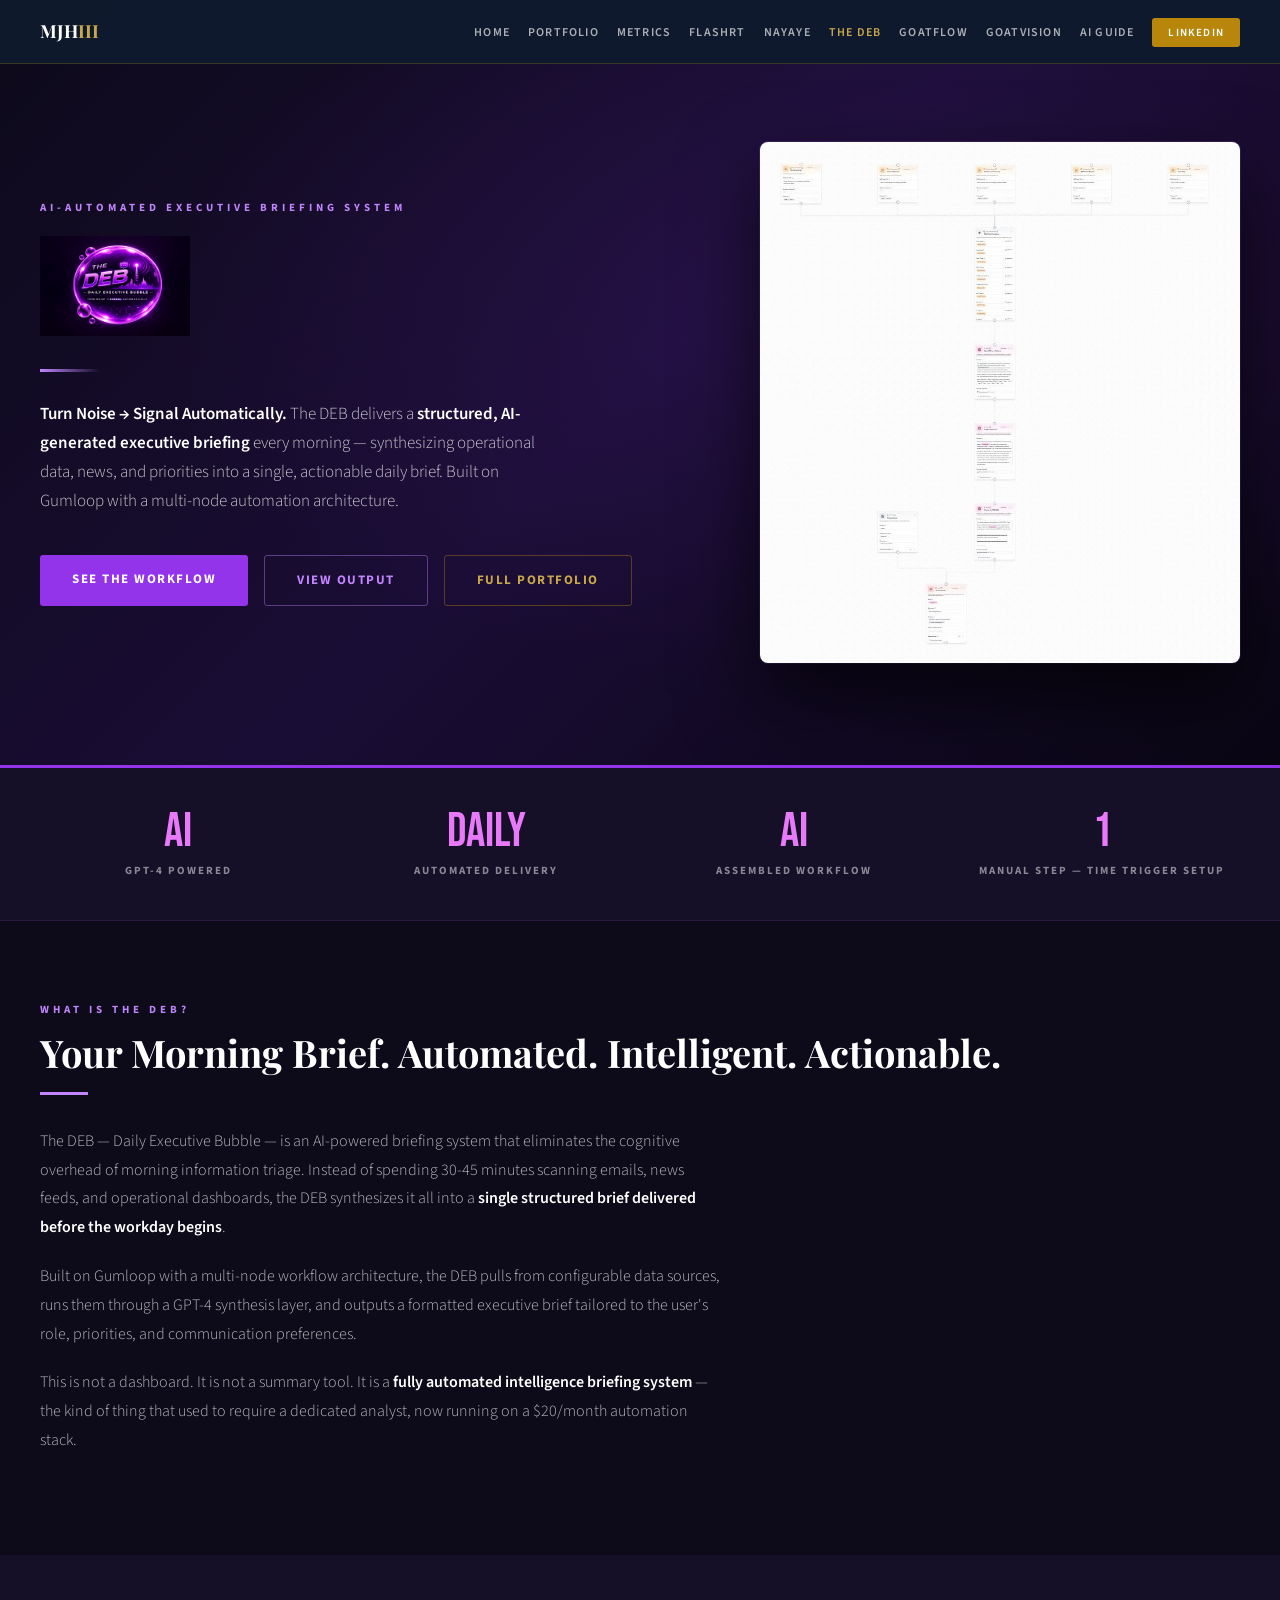
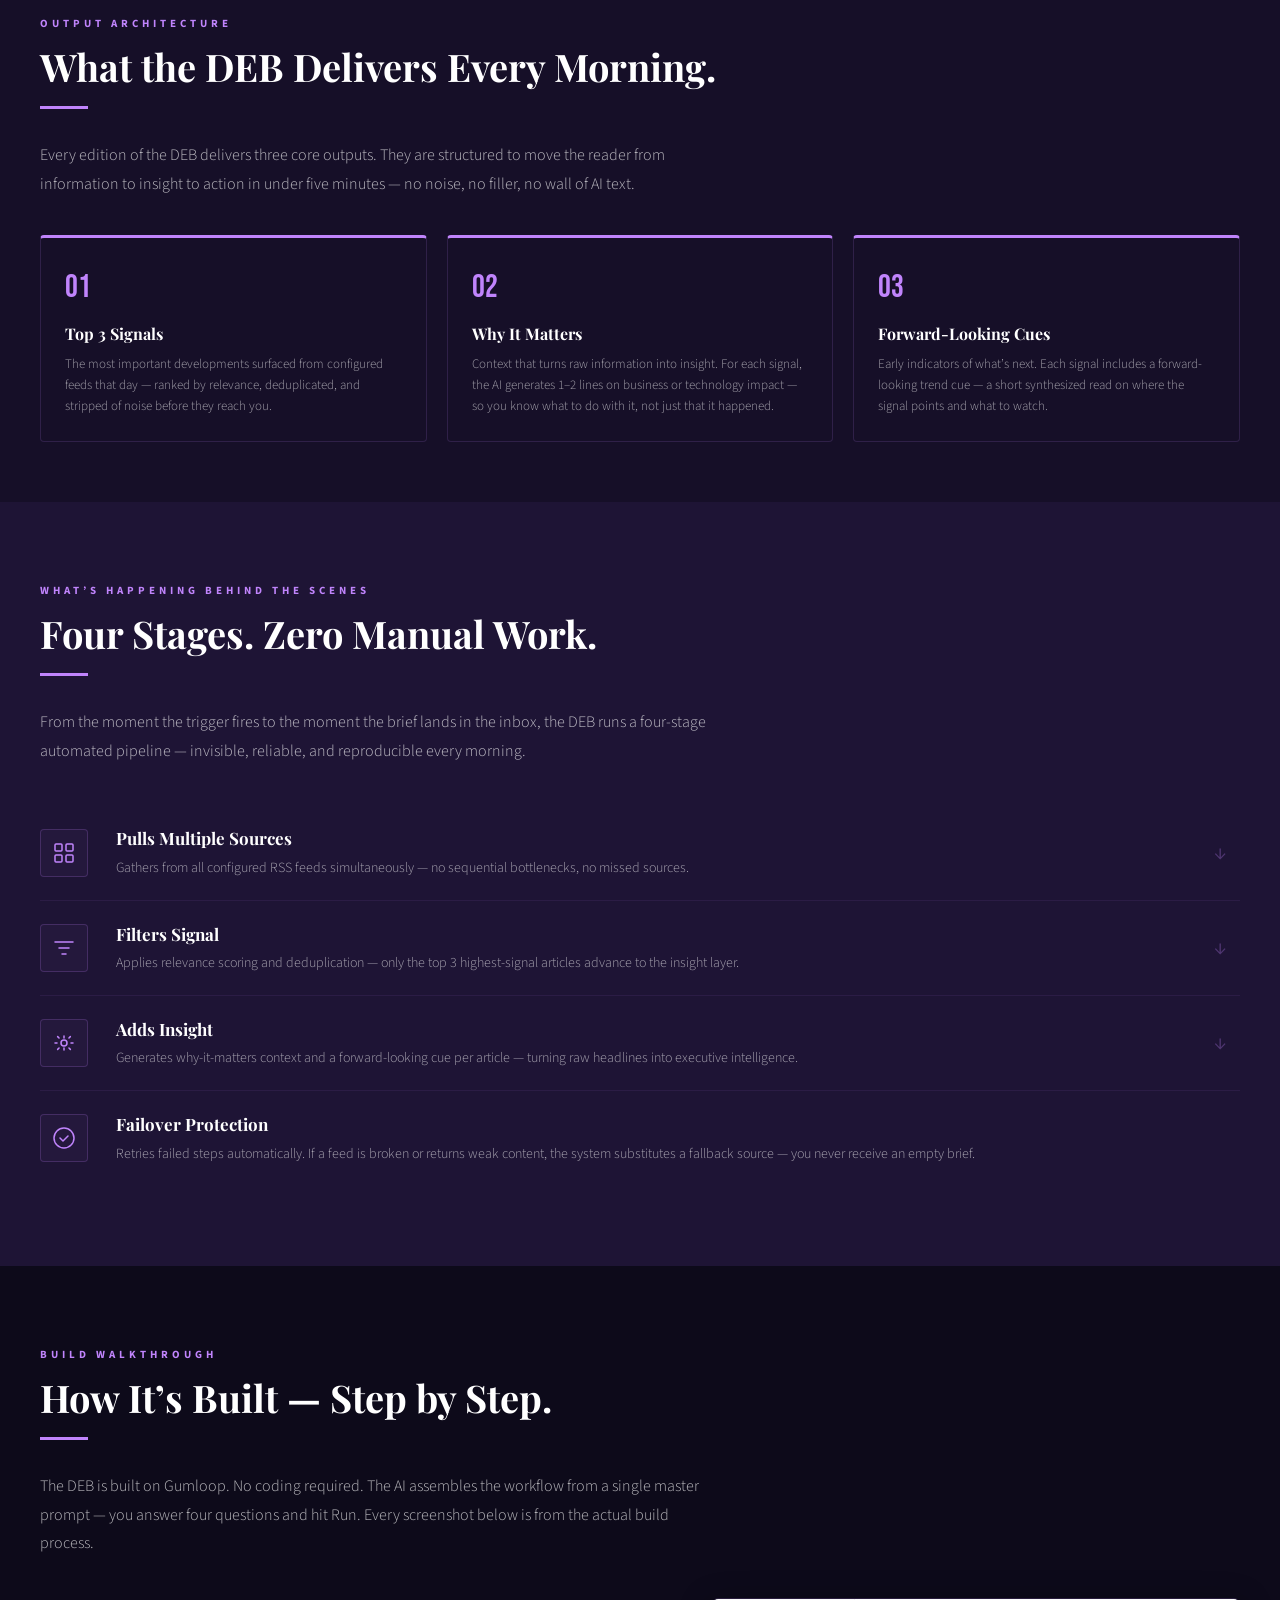
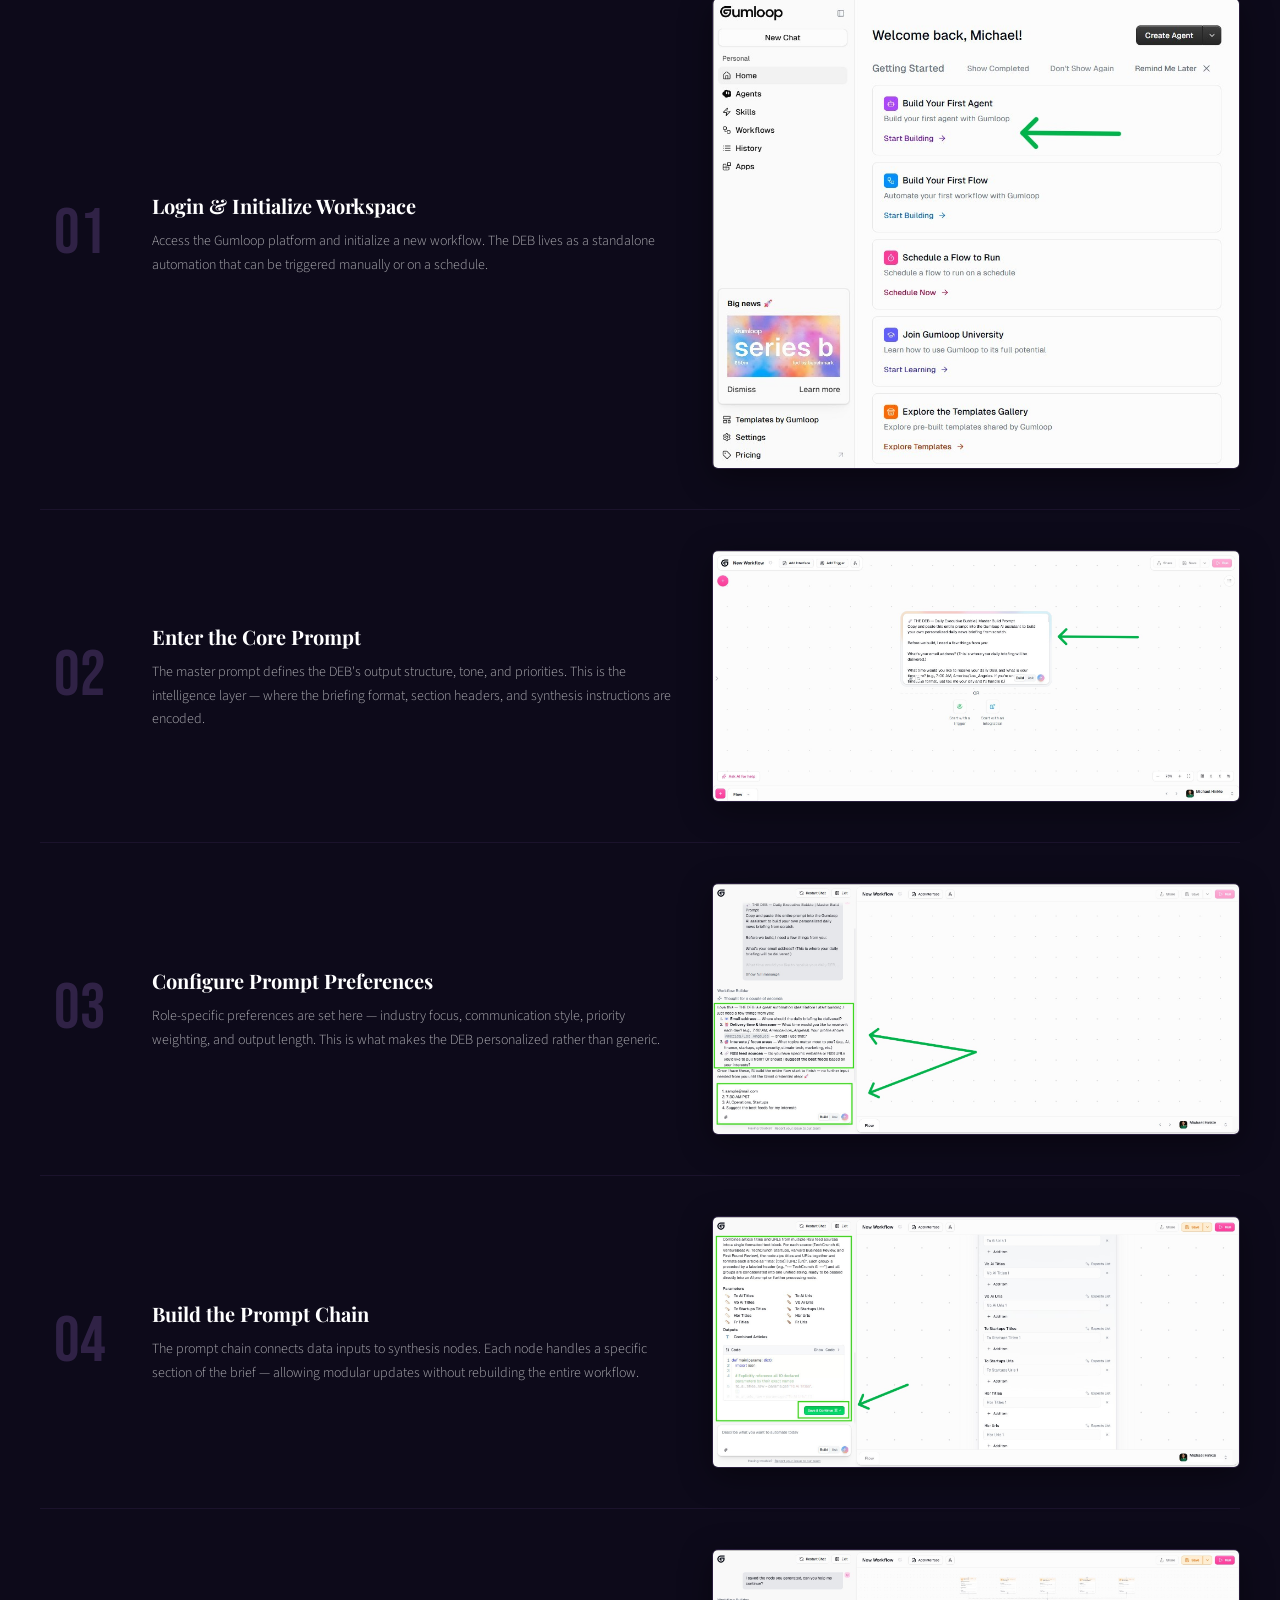
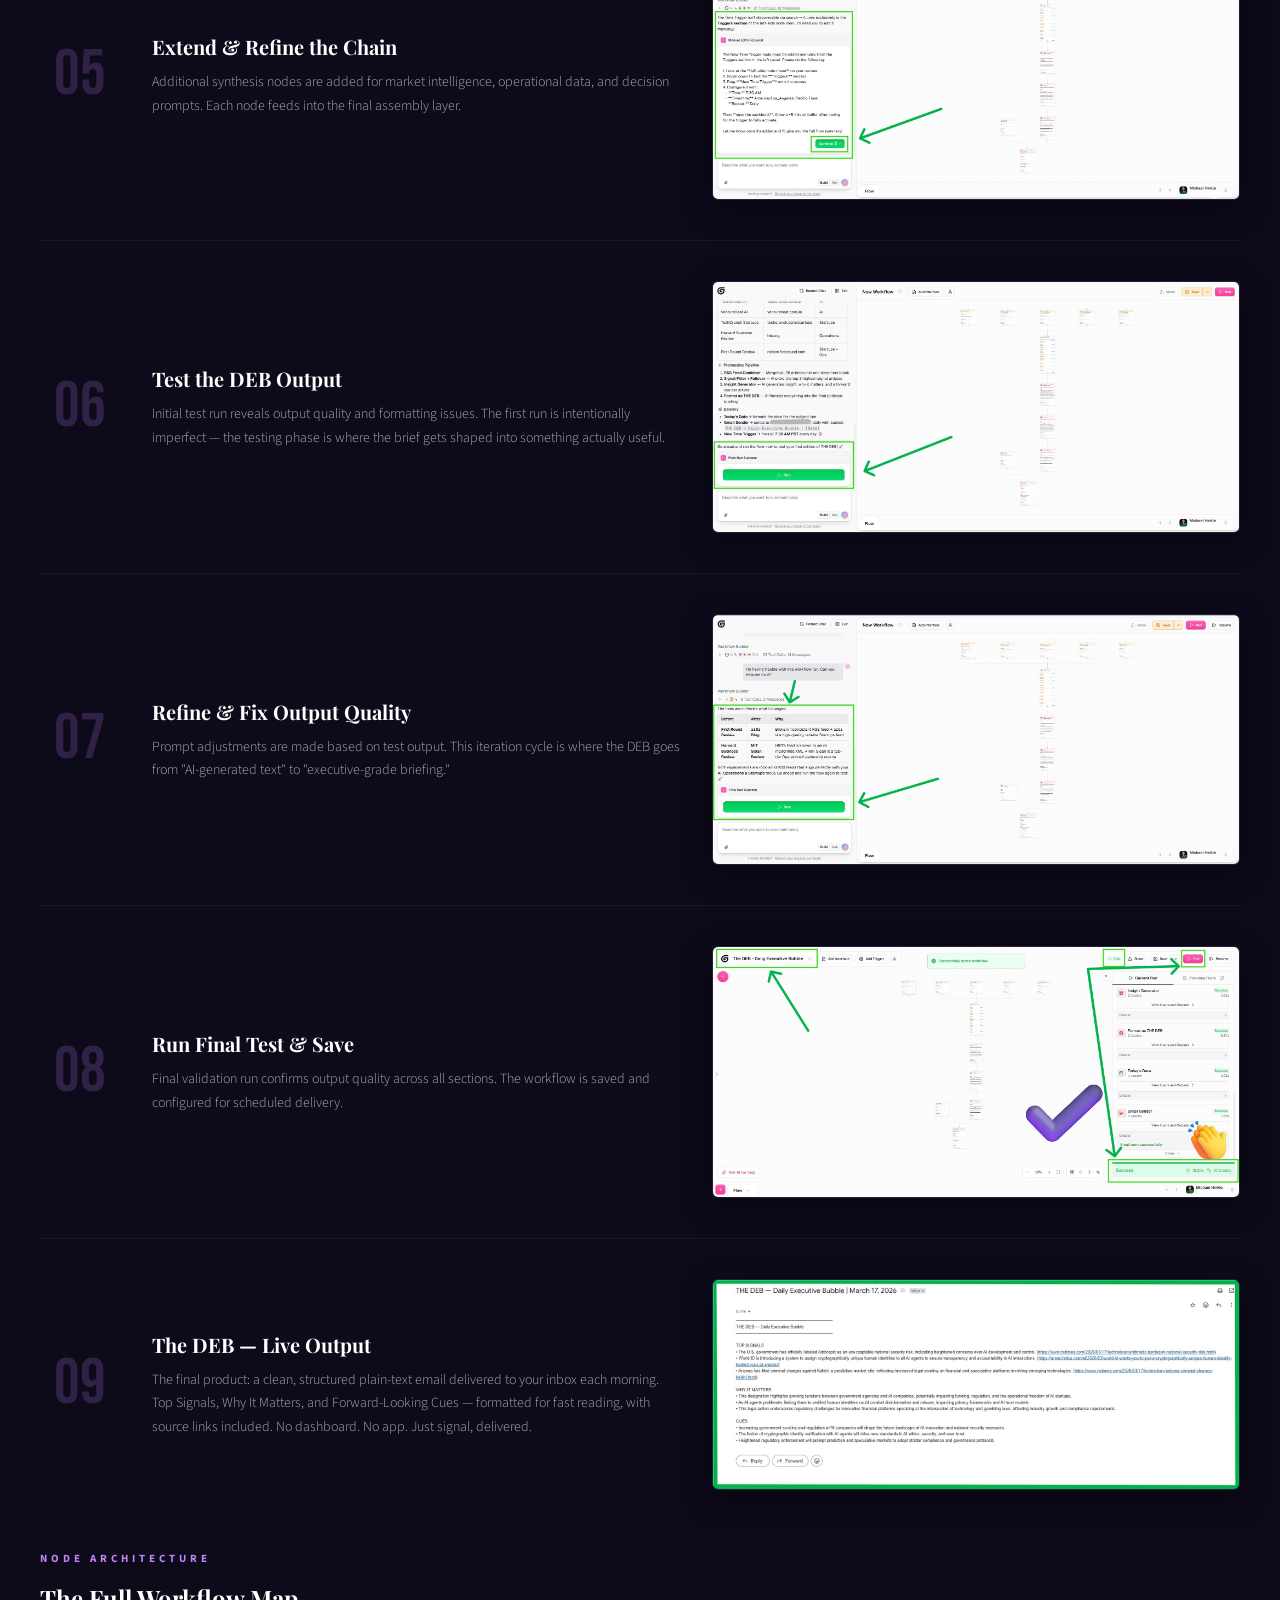
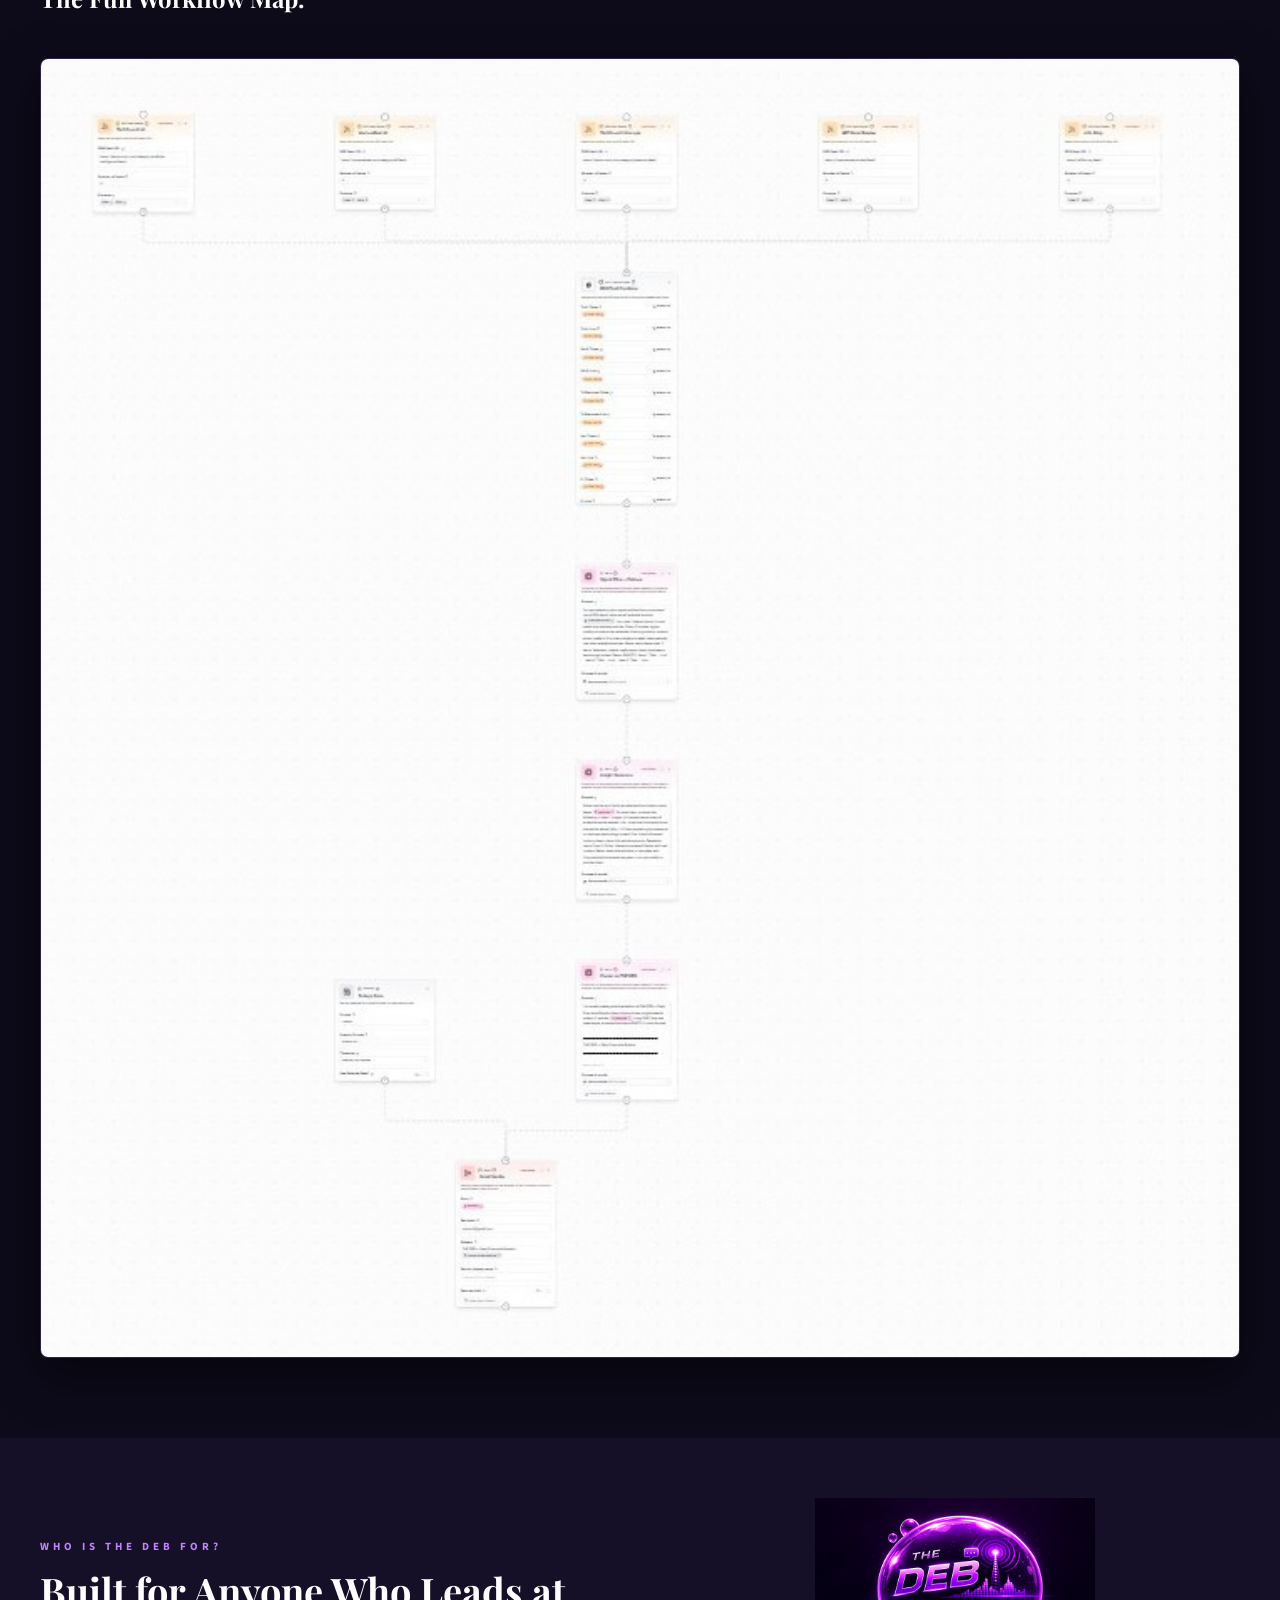
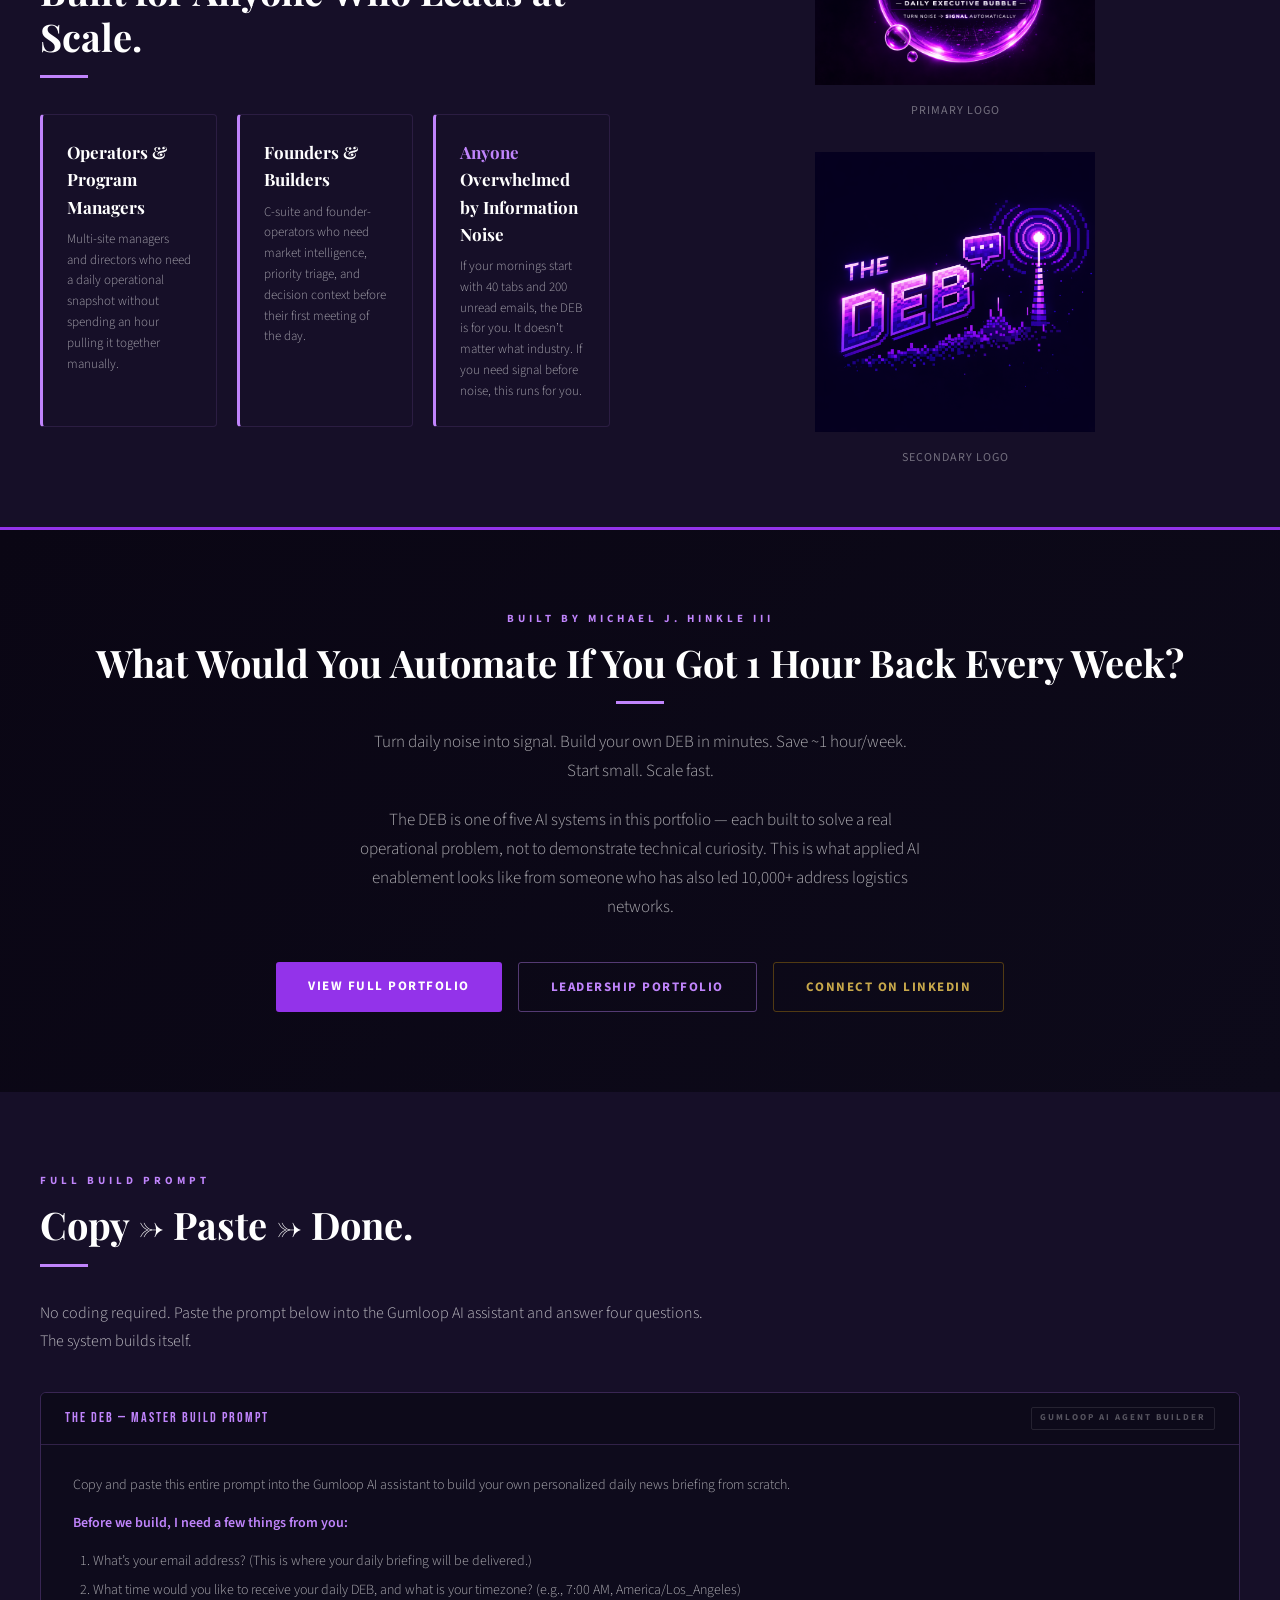
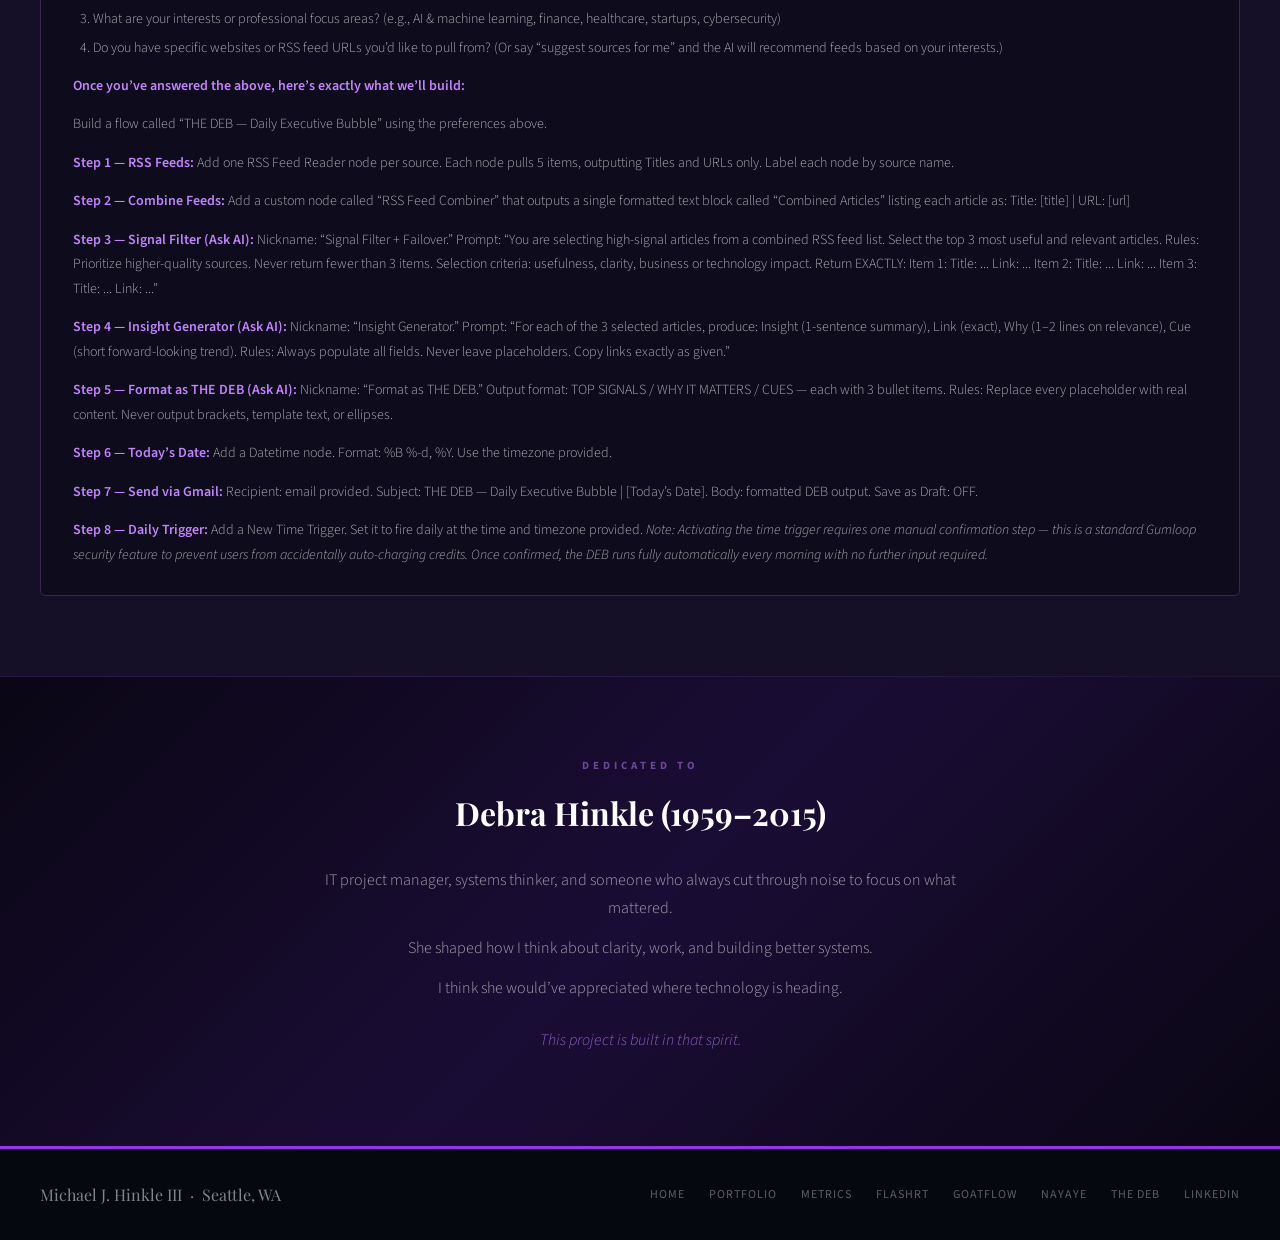
==== commit dcb2e88b: "Add files via upload" ====
--- a/deb.html
+++ b/deb.html
@@ -199,12 +199,60 @@
   .site-nav{padding:0 20px;}
   .section{padding:60px 20px;}
 }
+
+  /* ── UNIVERSAL NAV (mobile-responsive) ── */
+  .site-nav{position:fixed;top:0;left:0;right:0;height:64px;background:rgba(15,26,46,0.97);backdrop-filter:blur(12px);display:flex;align-items:center;justify-content:space-between;padding:0 40px;z-index:1000;border-bottom:1px solid rgba(184,134,11,0.25);}
+  .nav-brand{font-family:'Playfair Display',serif;font-size:18px;font-weight:700;color:#fff;text-decoration:none;}
+  .nav-brand span{color:#c8a84b;}
+  .nav-links{display:flex;gap:18px;align-items:center;list-style:none;}
+  .nav-links a{color:rgba(255,255,255,0.65);text-decoration:none;font-size:12px;font-weight:600;letter-spacing:1.2px;text-transform:uppercase;transition:color 0.2s;}
+  .nav-links a:hover,.nav-links a.active{color:#c8a84b;}
+  .nav-links .nav-cta{background:#b8860b;color:#fff !important;padding:7px 16px;font-size:11px !important;}
+  .nav-links .nav-cta:hover{background:#c8a84b !important;color:#0f1a2e !important;}
+  /* Hamburger */
+  .nav-hamburger{display:none;flex-direction:column;gap:5px;cursor:pointer;padding:6px;background:none;border:none;z-index:1010;}
+  .nav-hamburger span{display:block;width:24px;height:2px;background:#fff;border-radius:2px;transition:all 0.25s;}
+  .nav-hamburger.open span:nth-child(1){transform:translateY(7px) rotate(45deg);}
+  .nav-hamburger.open span:nth-child(2){opacity:0;}
+  .nav-hamburger.open span:nth-child(3){transform:translateY(-7px) rotate(-45deg);}
+  @media(max-width:860px){
+    .site-nav{padding:0 20px;}
+    .nav-hamburger{display:flex;}
+    .nav-links{
+      display:none;flex-direction:column;gap:0;
+      position:fixed;top:64px;left:0;right:0;bottom:0;
+      background:rgba(10,18,35,0.99);backdrop-filter:blur(16px);
+      padding:24px 0 40px;overflow-y:auto;z-index:999;
+      border-top:1px solid rgba(184,134,11,0.2);
+    }
+    .nav-links.open{display:flex;}
+    .nav-links li{width:100%;}
+    .nav-links a{
+      display:block;width:100%;padding:16px 32px;
+      font-size:14px;letter-spacing:1.5px;
+      border-bottom:1px solid rgba(255,255,255,0.05);
+      color:rgba(255,255,255,0.75);
+    }
+    .nav-links a:hover,.nav-links a.active{color:#c8a84b;background:rgba(184,134,11,0.06);}
+    .nav-links .nav-cta{
+      margin:20px 32px 0;width:auto;
+      padding:14px 20px;text-align:center;
+      background:rgba(184,134,11,0.15);
+      border:1px solid rgba(184,134,11,0.4);
+      color:#c8a84b !important;
+    }
+    .nav-links .nav-cta:hover{background:rgba(184,134,11,0.28) !important;color:#fff !important;}
+  }
+
 </style>
 </head>
 <body>
 <nav class="site-nav">
-  <a href="index.html" class="nav-brand">Michael J. <span>Hinkle III</span></a>
-  <ul class="nav-links">
+  <a href="index.html" class="nav-brand">MJH<span>III</span></a>
+  <button class="nav-hamburger" id="nav-hamburger" aria-label="Menu" onclick="toggleNav()">
+    <span></span><span></span><span></span>
+  </button>
+  <ul class="nav-links" id="nav-links">
     <li><a href="index.html">Home</a></li>
     <li><a href="portfolio.html">Portfolio</a></li>
     <li><a href="metrics.html">Metrics</a></li>
@@ -212,10 +260,29 @@
     <li><a href="nayaye.html">NayAye</a></li>
     <li><a href="deb.html" class="active">The DEB</a></li>
     <li><a href="goatflow.html">GOATflow</a></li>
+    <li><a href="goatvisionseattle.html">GOATvision</a></li>
+    <li><a href="https://aiguide.michaeljhinkle.com" target="_blank" rel="noopener">AI Guide</a></li>
     <li><a href="https://linkedin.com/in/michaeljhinkle" target="_blank" rel="noopener" class="nav-cta">LinkedIn</a></li>
   </ul>
 </nav>
-<section class="deb-hero">
+<script>
+function toggleNav(){
+  var h=document.getElementById('nav-hamburger');
+  var n=document.getElementById('nav-links');
+  h.classList.toggle('open');
+  n.classList.toggle('open');
+  document.body.style.overflow=n.classList.contains('open')?'hidden':'';
+}
+// Close menu when a link is clicked
+document.addEventListener('DOMContentLoaded',function(){
+  var links=document.querySelectorAll('.nav-links a');
+  links.forEach(function(l){l.addEventListener('click',function(){
+    document.getElementById('nav-hamburger').classList.remove('open');
+    document.getElementById('nav-links').classList.remove('open');
+    document.body.style.overflow='';
+  });});
+});
+</script><section class="deb-hero">
   <div class="deb-hero-inner">
     <div>
       <span class="hero-eyebrow">AI-Automated Executive Briefing System</span>
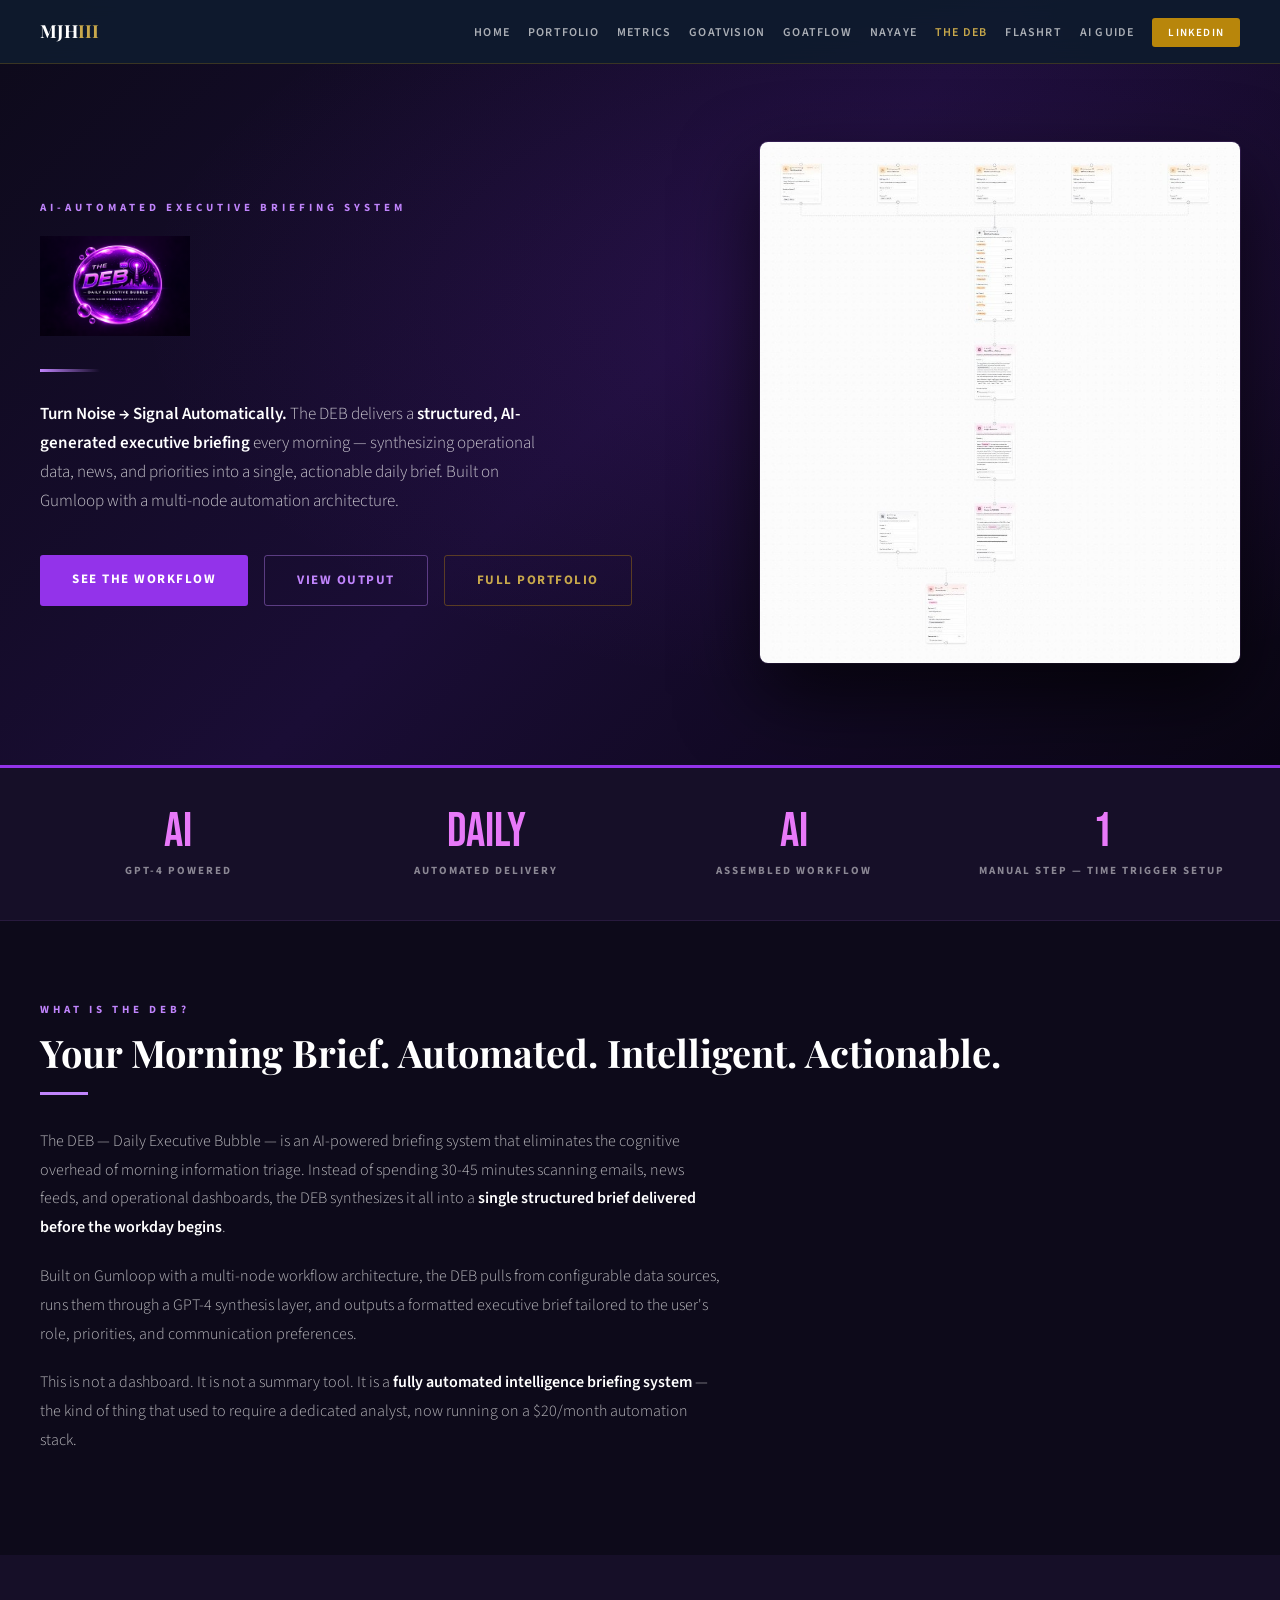
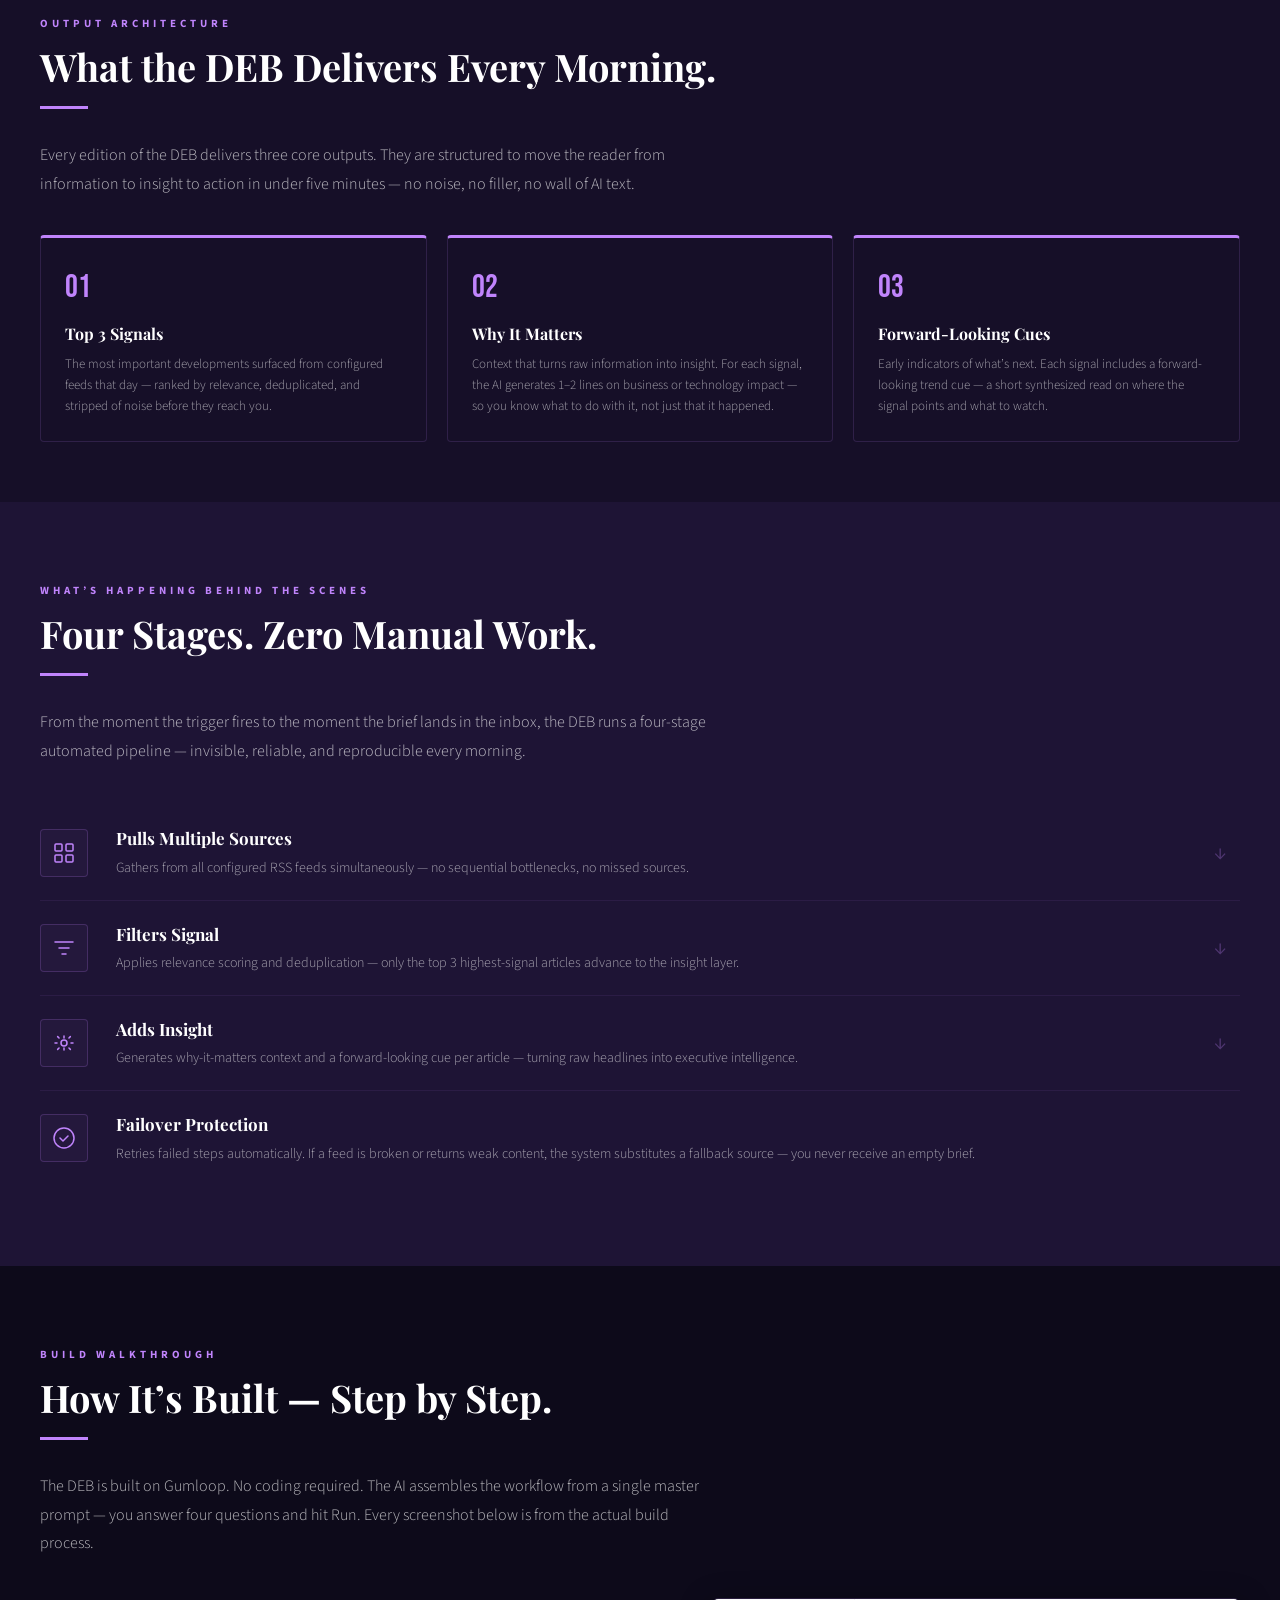
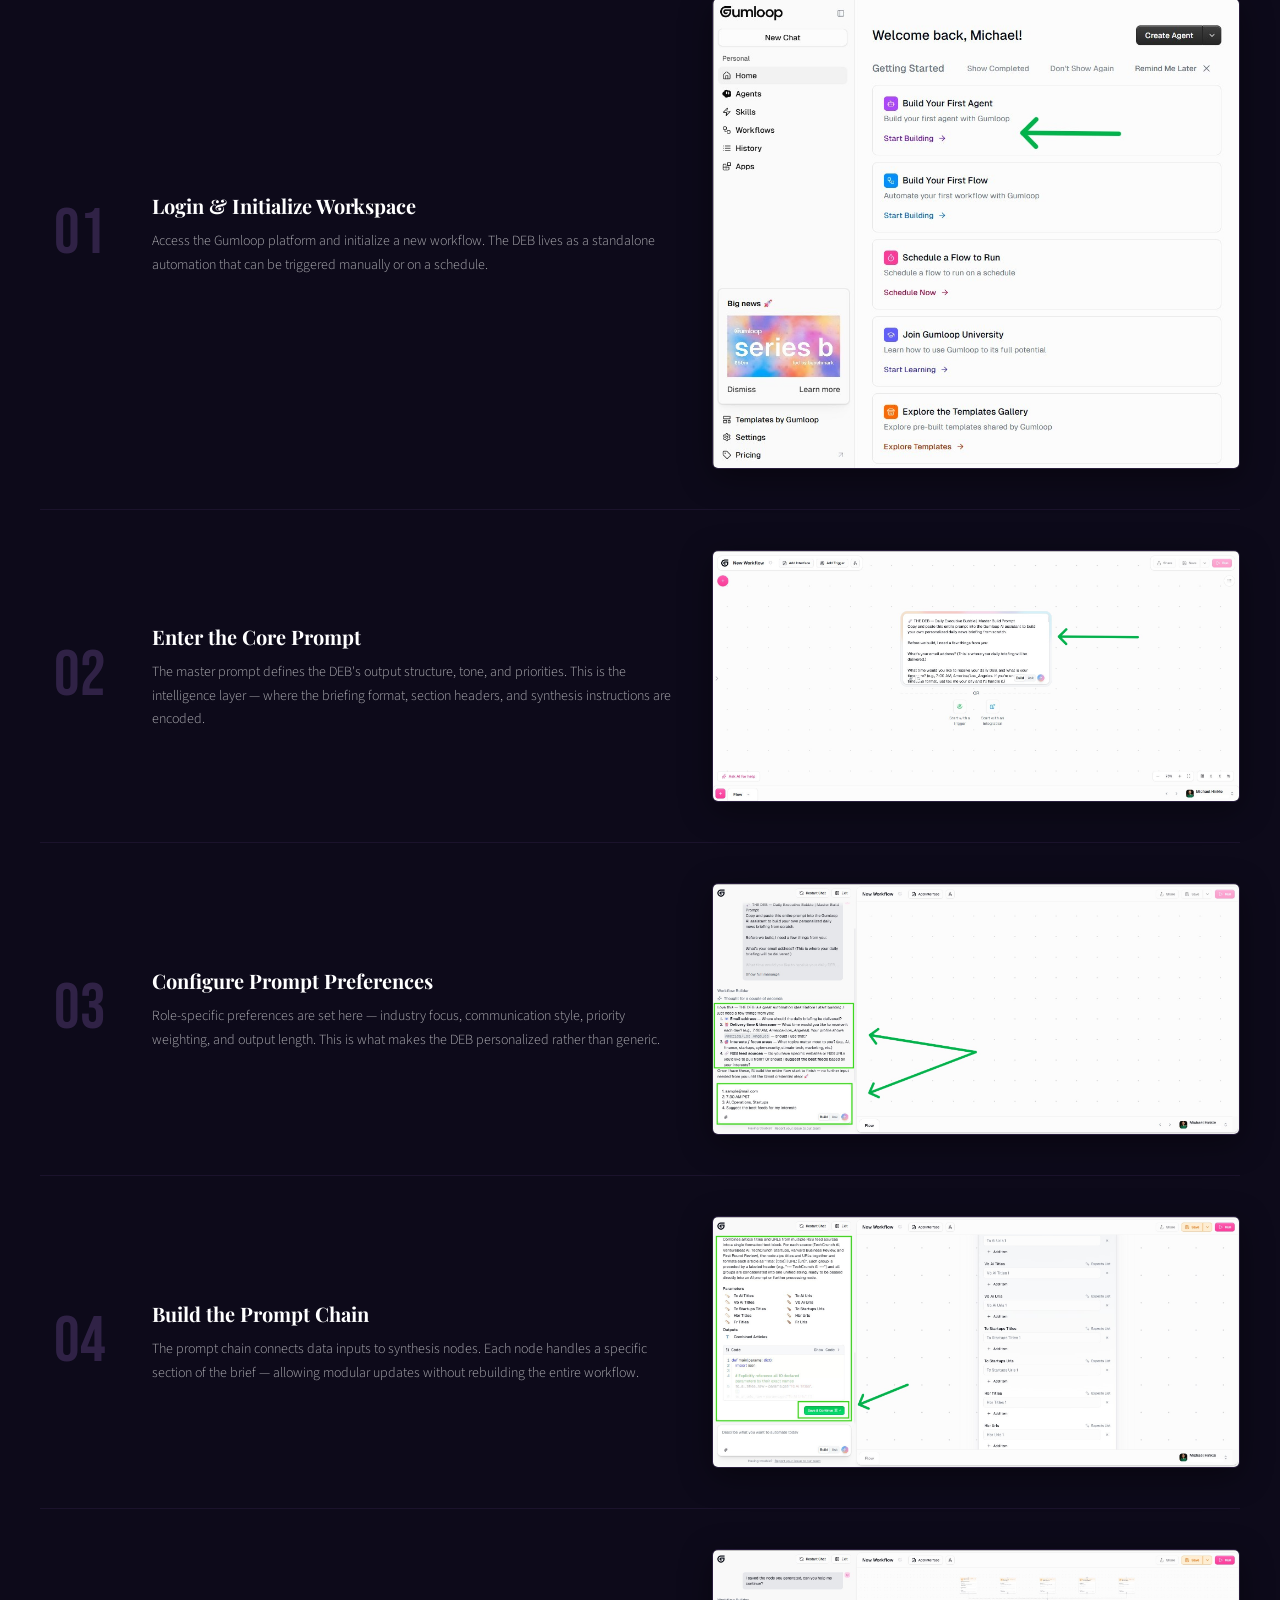
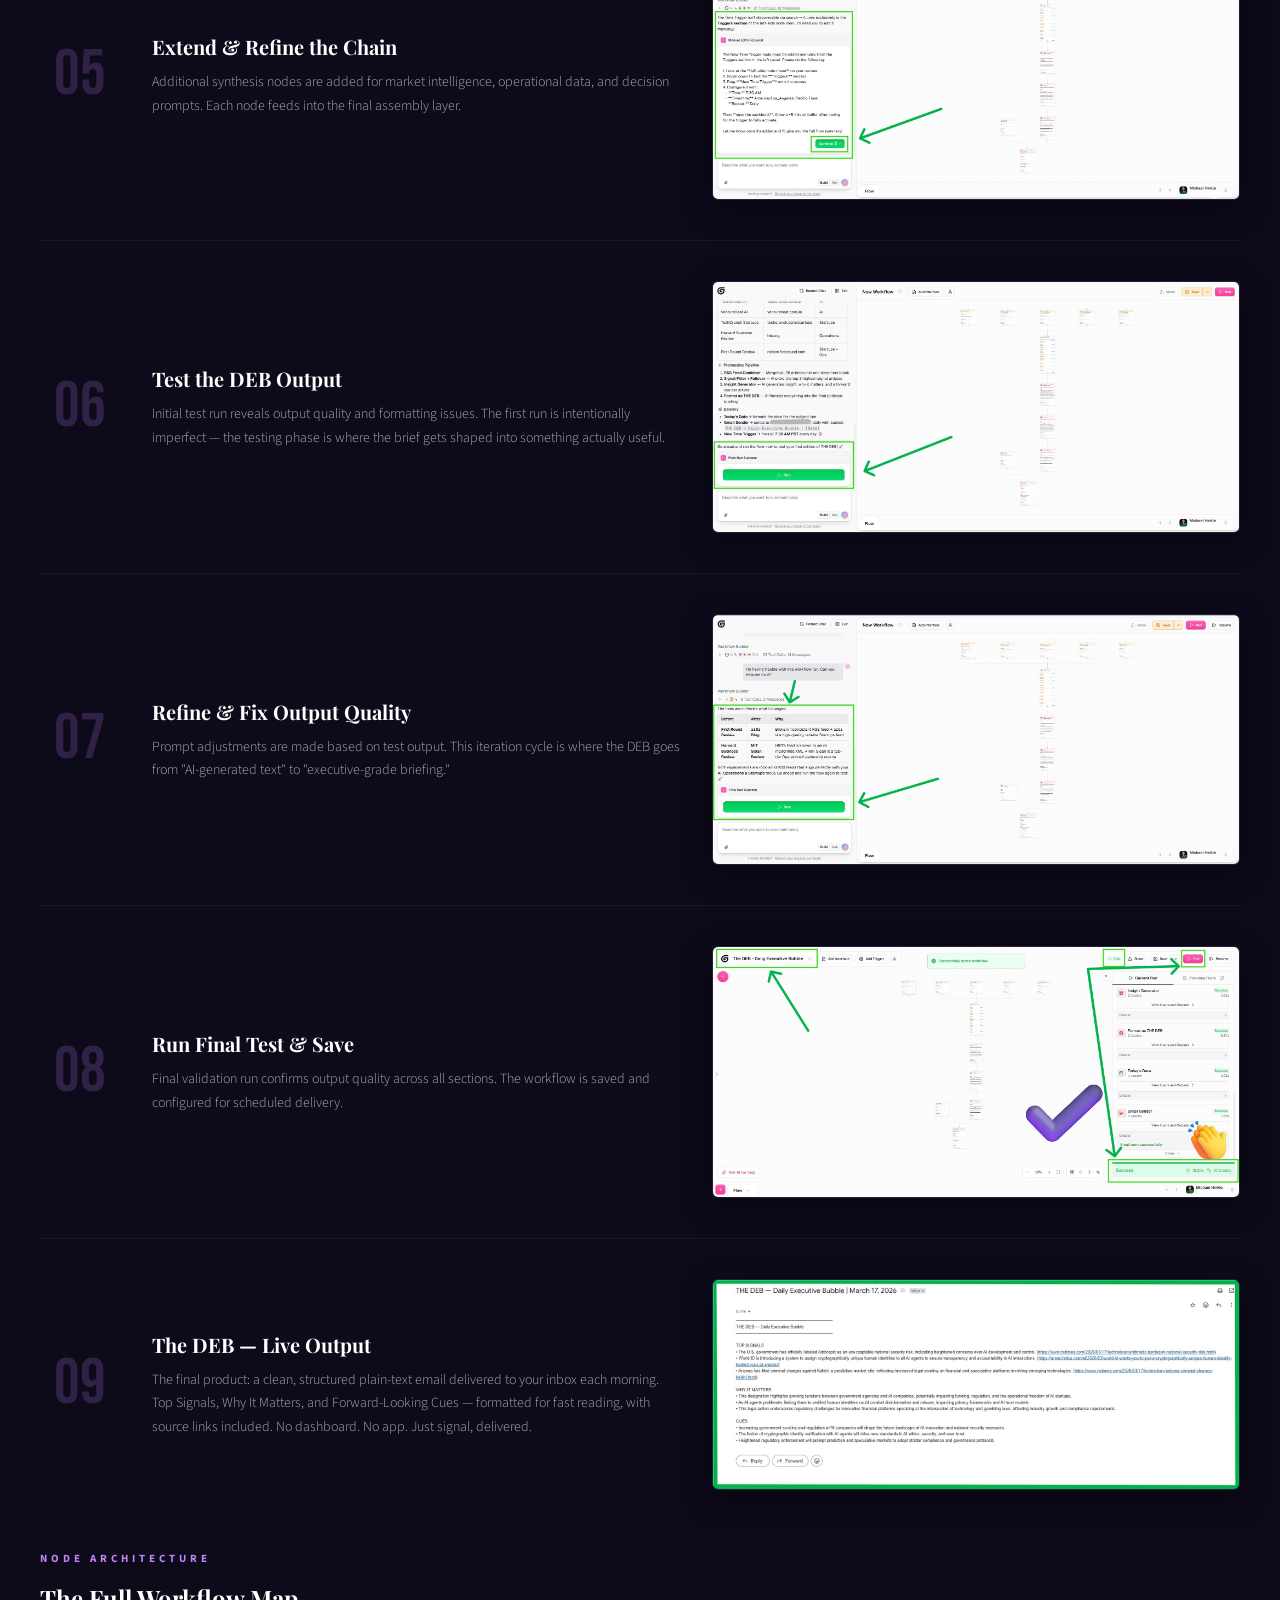
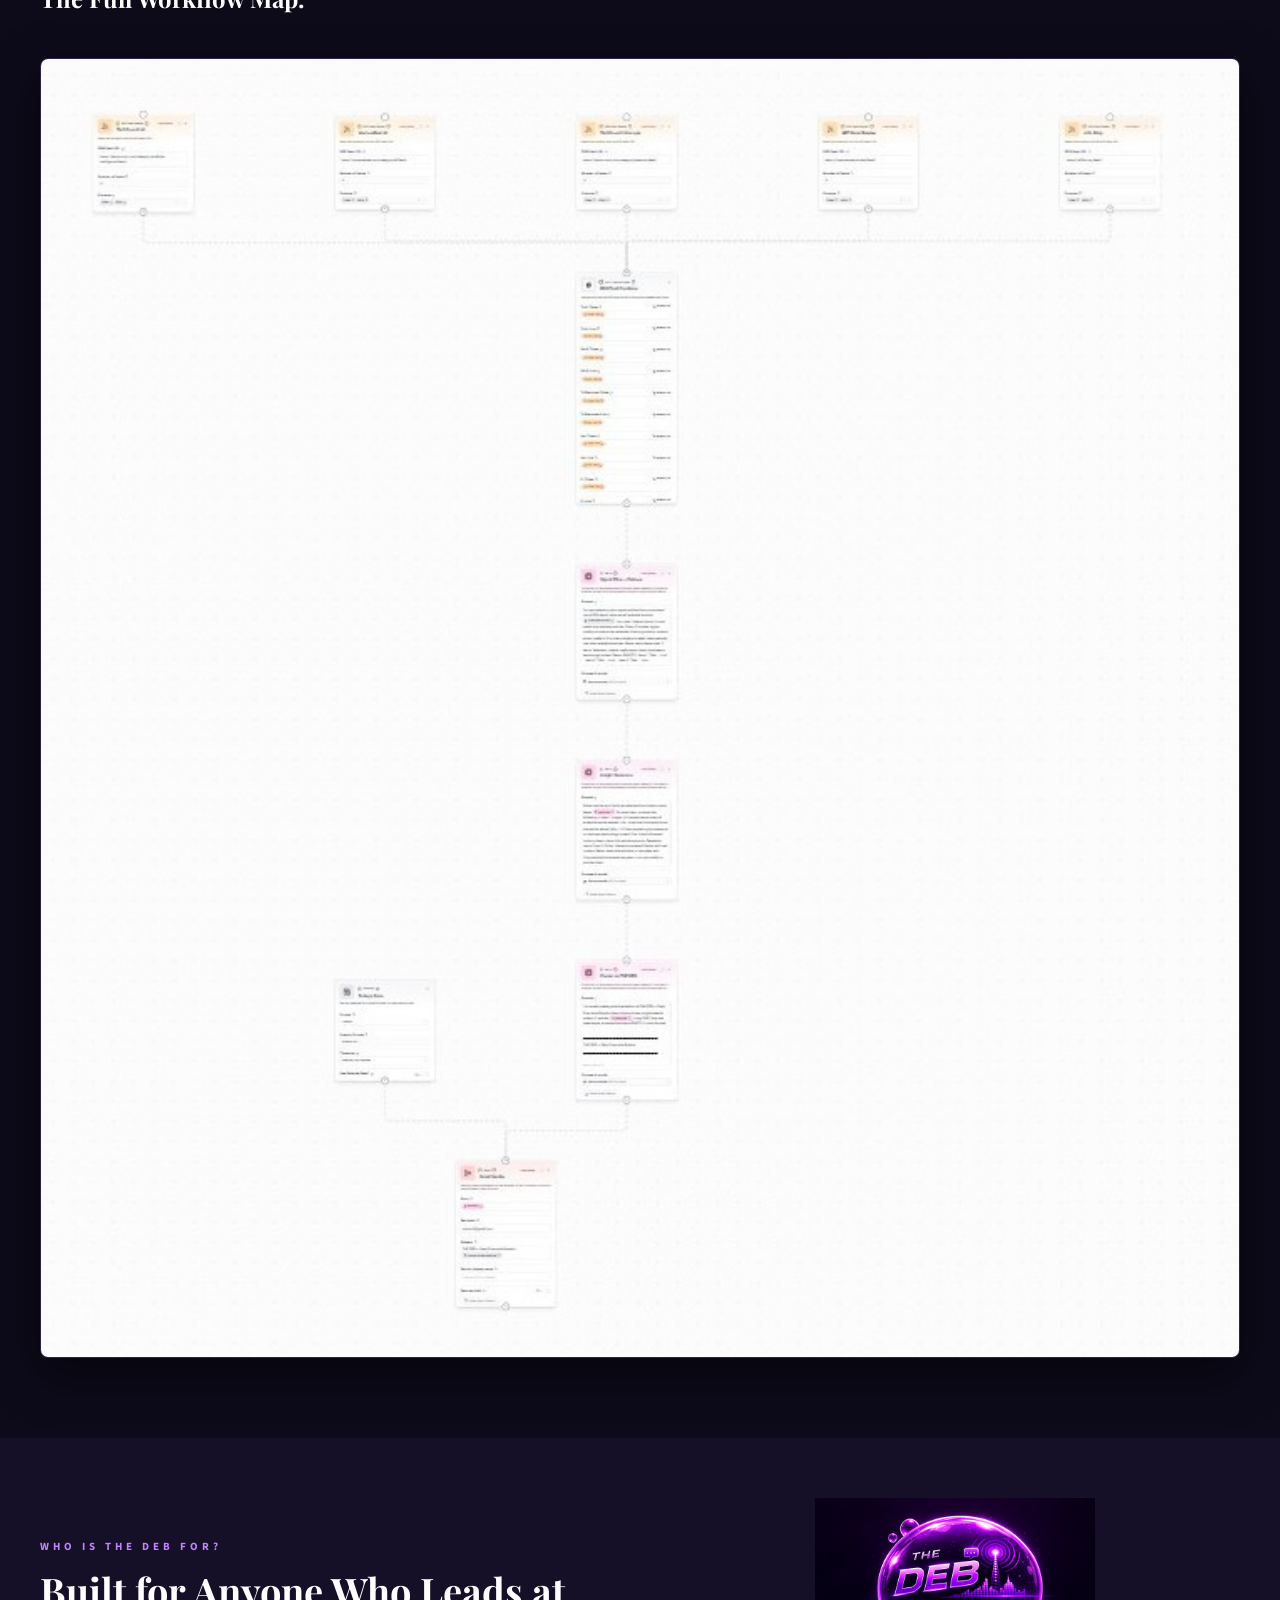
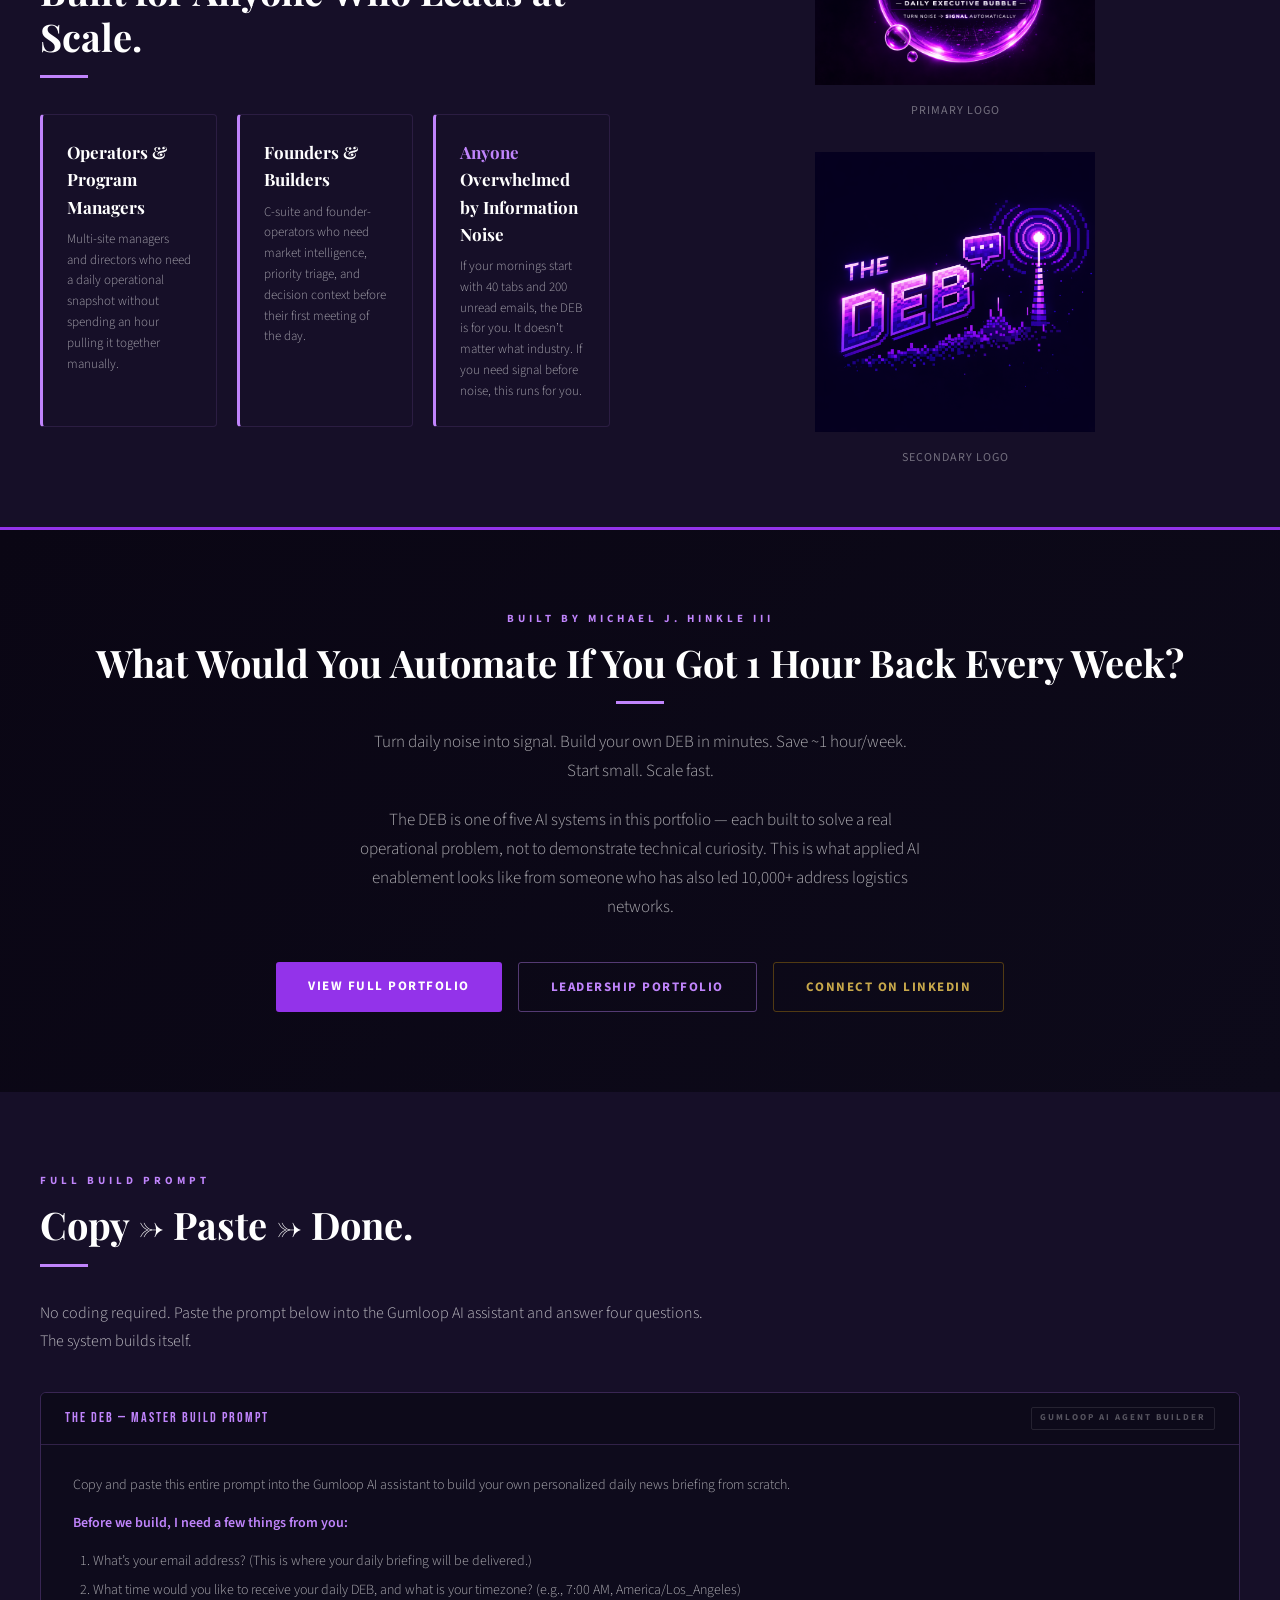
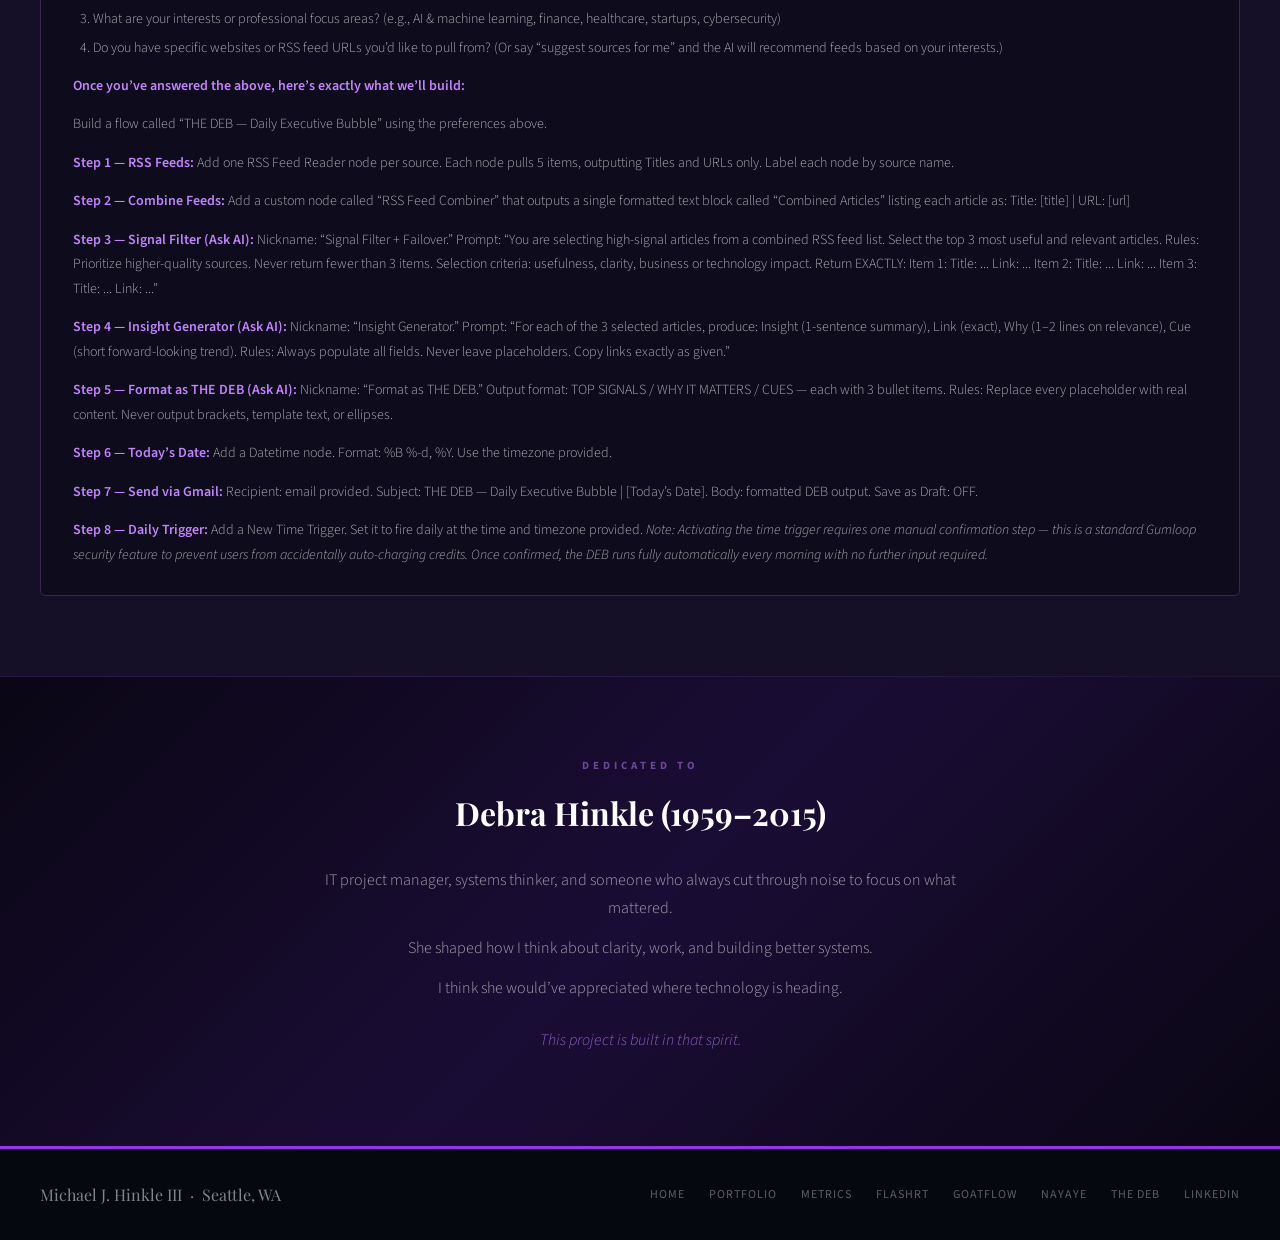
==== commit ddba607c: "Add files via upload" ====
--- a/deb.html
+++ b/deb.html
@@ -256,14 +256,14 @@
     <li><a href="index.html">Home</a></li>
     <li><a href="portfolio.html">Portfolio</a></li>
     <li><a href="metrics.html">Metrics</a></li>
-    <li><a href="flashrt.html">FlashRT</a></li>
+    <li><a href="goatvisionseattle.html">GOATvision</a></li>
+    <li><a href="goatflow.html">GOATflow</a></li>
     <li><a href="nayaye.html">NayAye</a></li>
     <li><a href="deb.html" class="active">The DEB</a></li>
-    <li><a href="goatflow.html">GOATflow</a></li>
-    <li><a href="goatvisionseattle.html">GOATvision</a></li>
+    <li><a href="flashrt.html">FlashRT</a></li>
     <li><a href="https://aiguide.michaeljhinkle.com" target="_blank" rel="noopener">AI Guide</a></li>
     <li><a href="https://linkedin.com/in/michaeljhinkle" target="_blank" rel="noopener" class="nav-cta">LinkedIn</a></li>
-  </ul>
+</ul>
 </nav>
 <script>
 function toggleNav(){
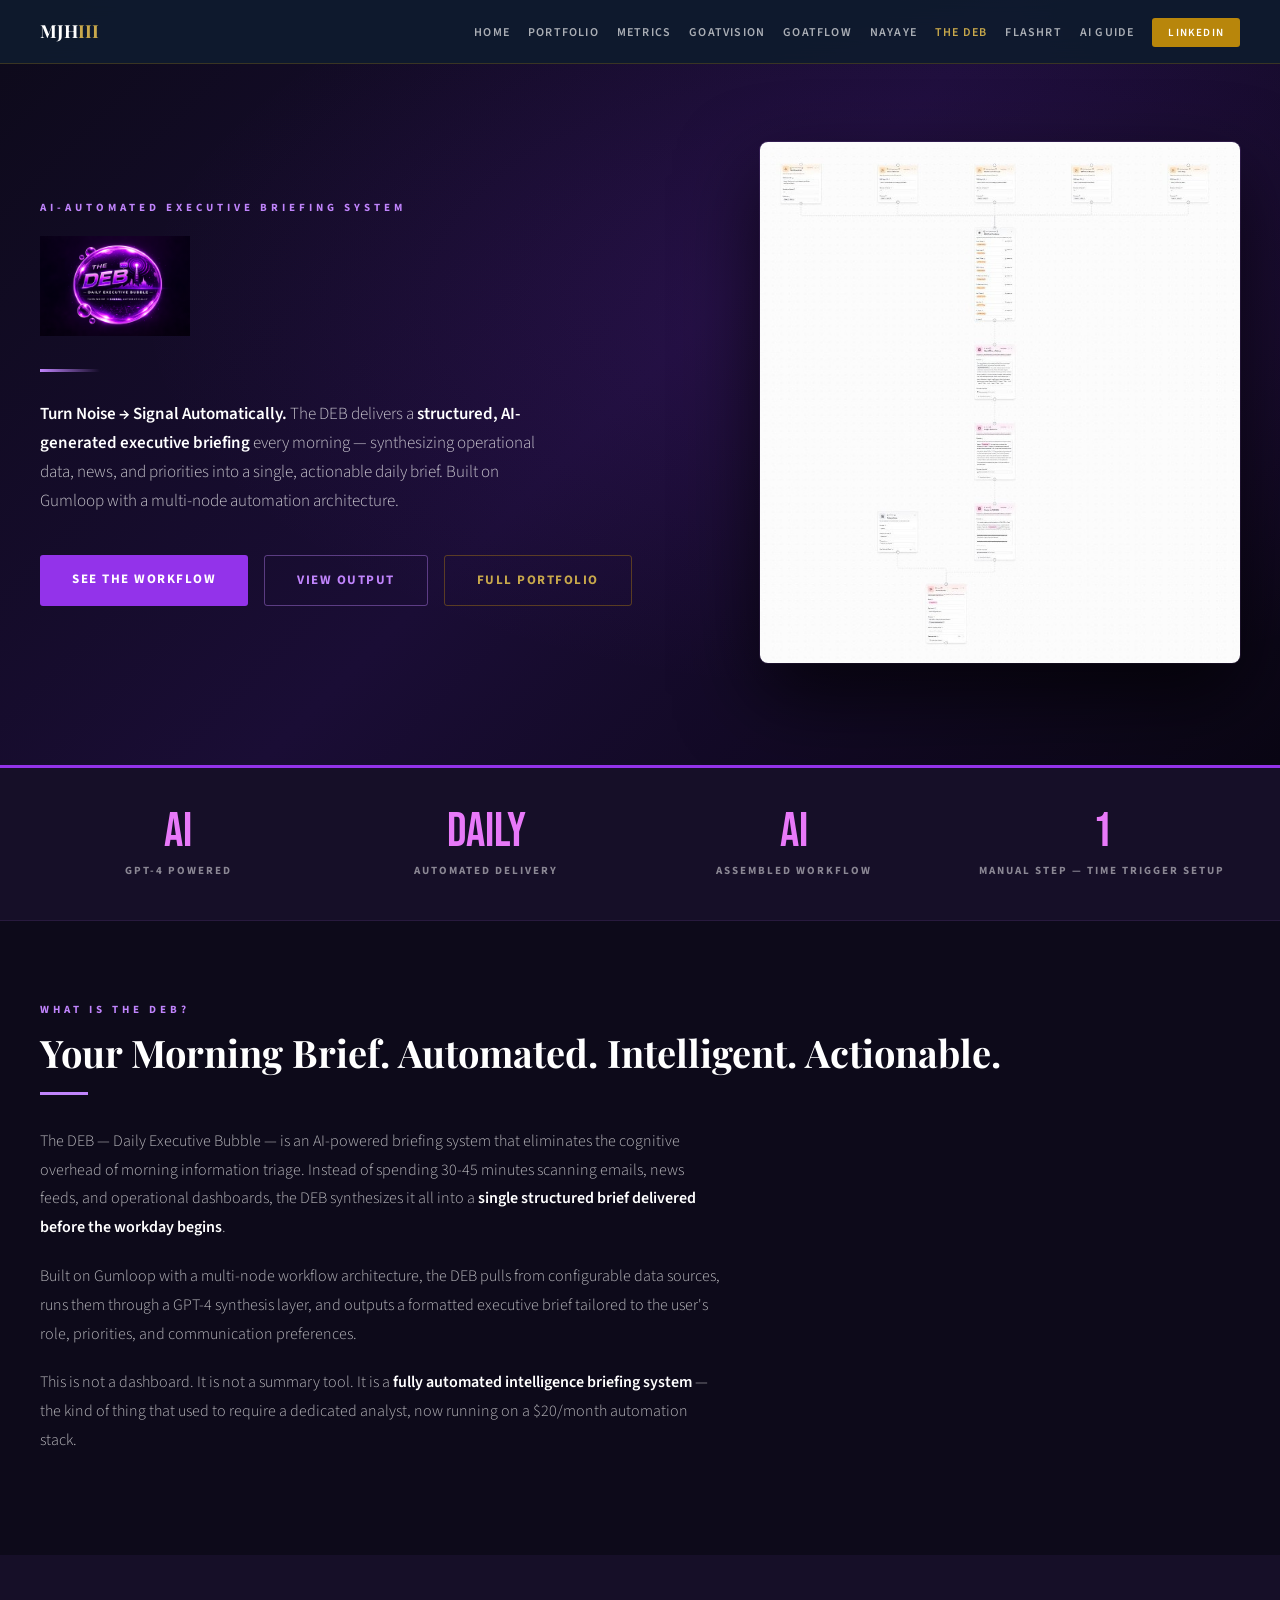
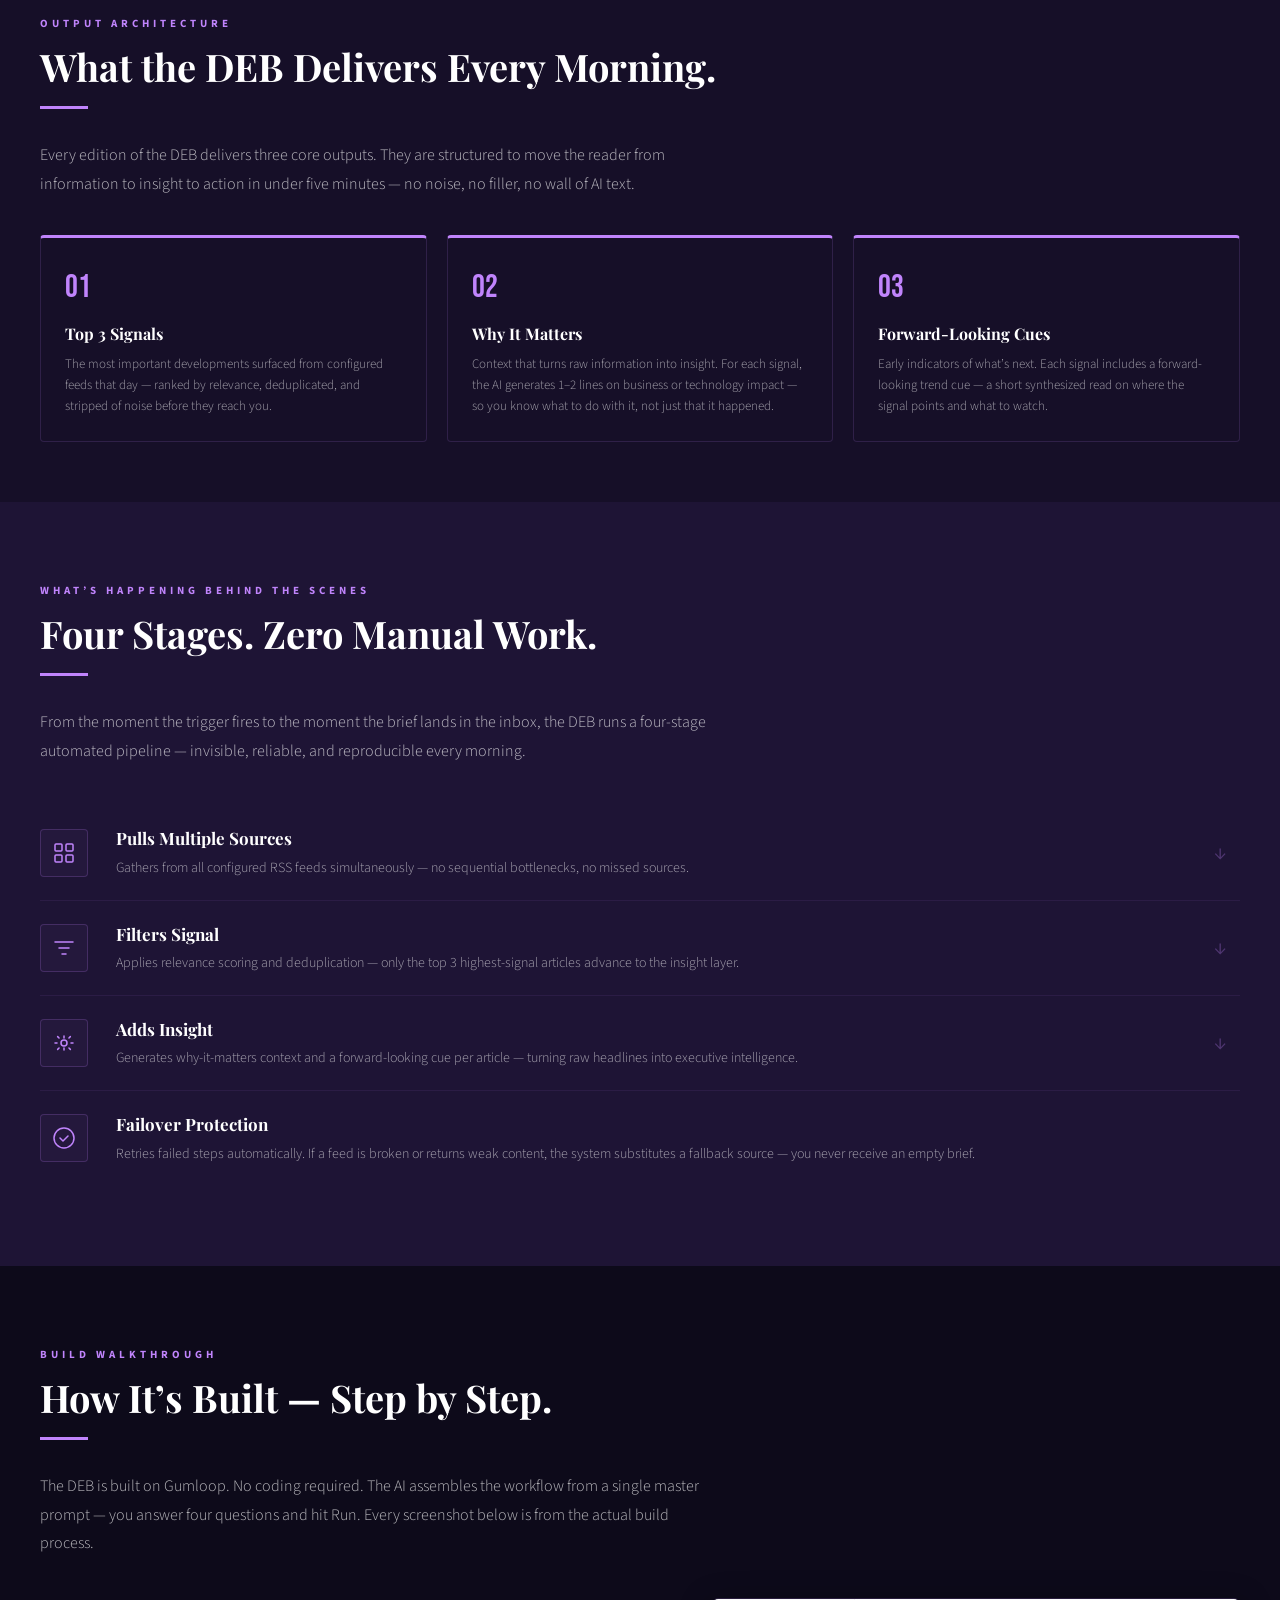
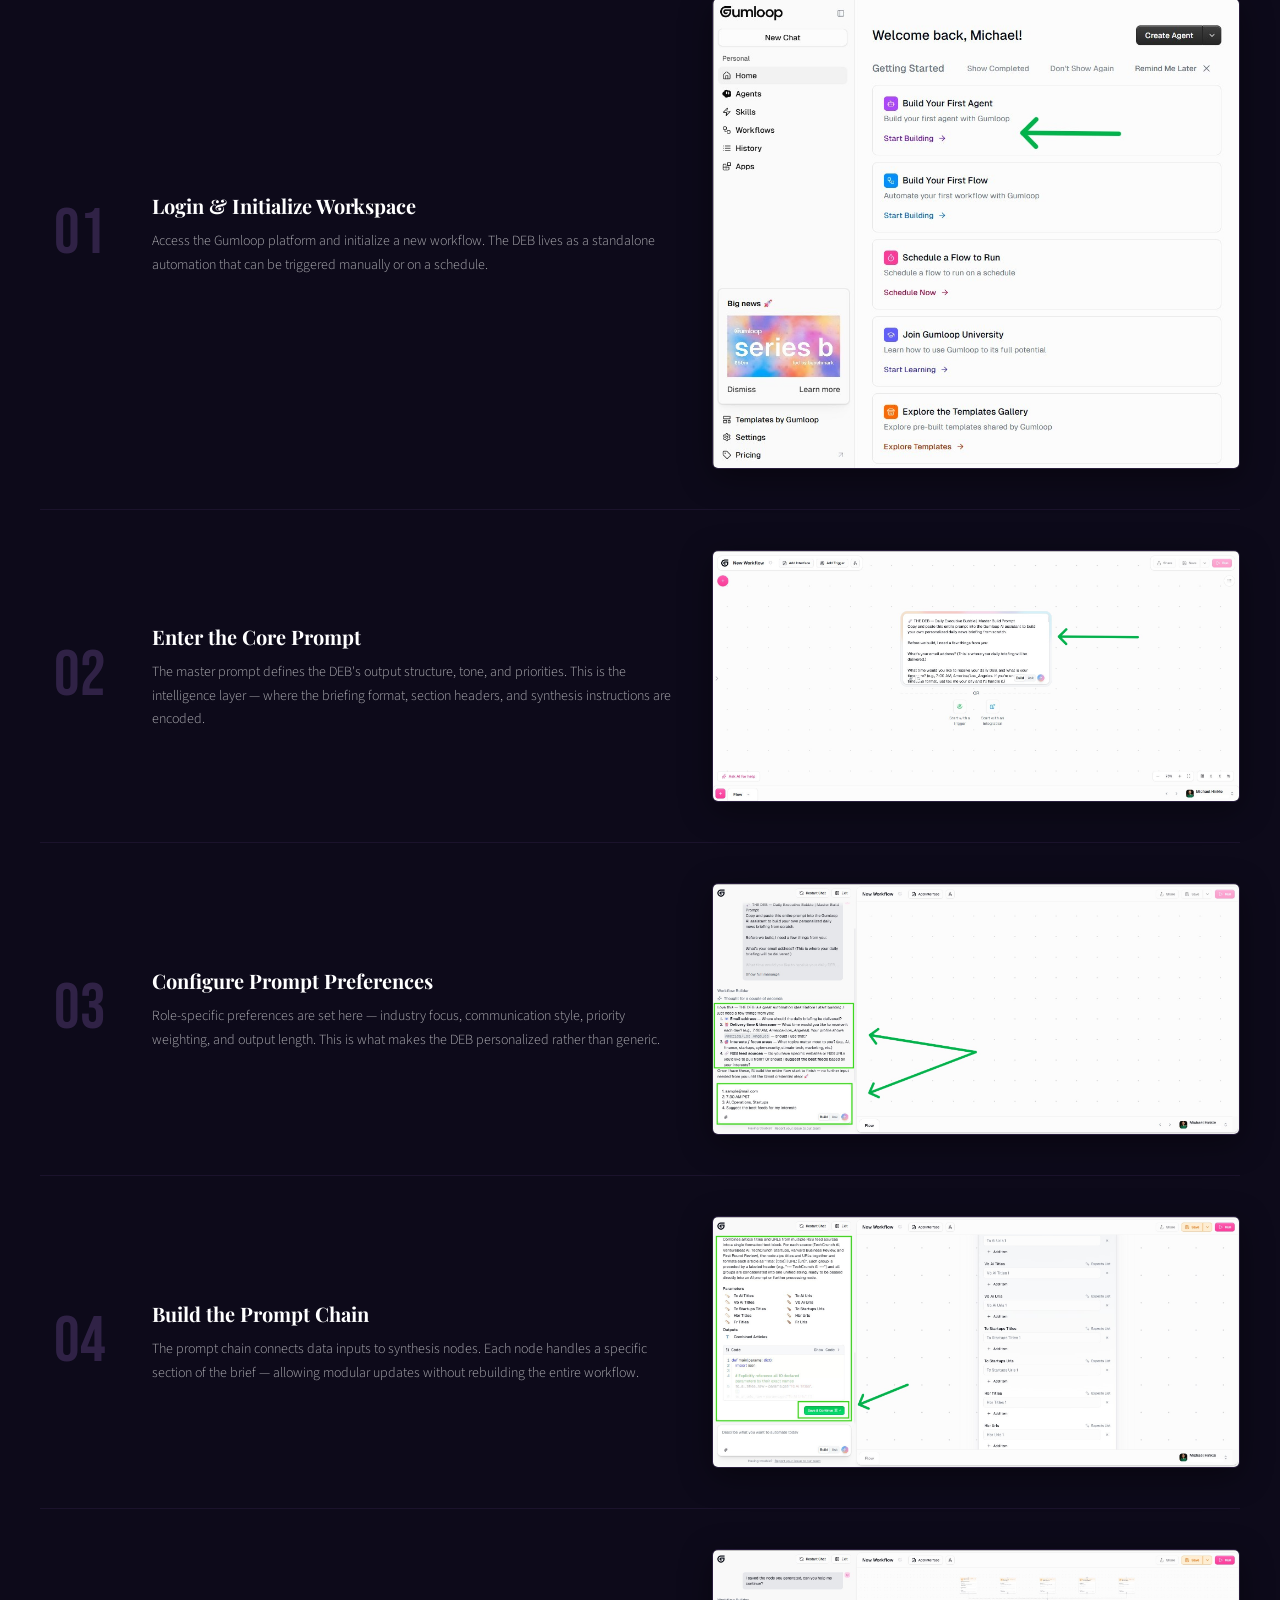
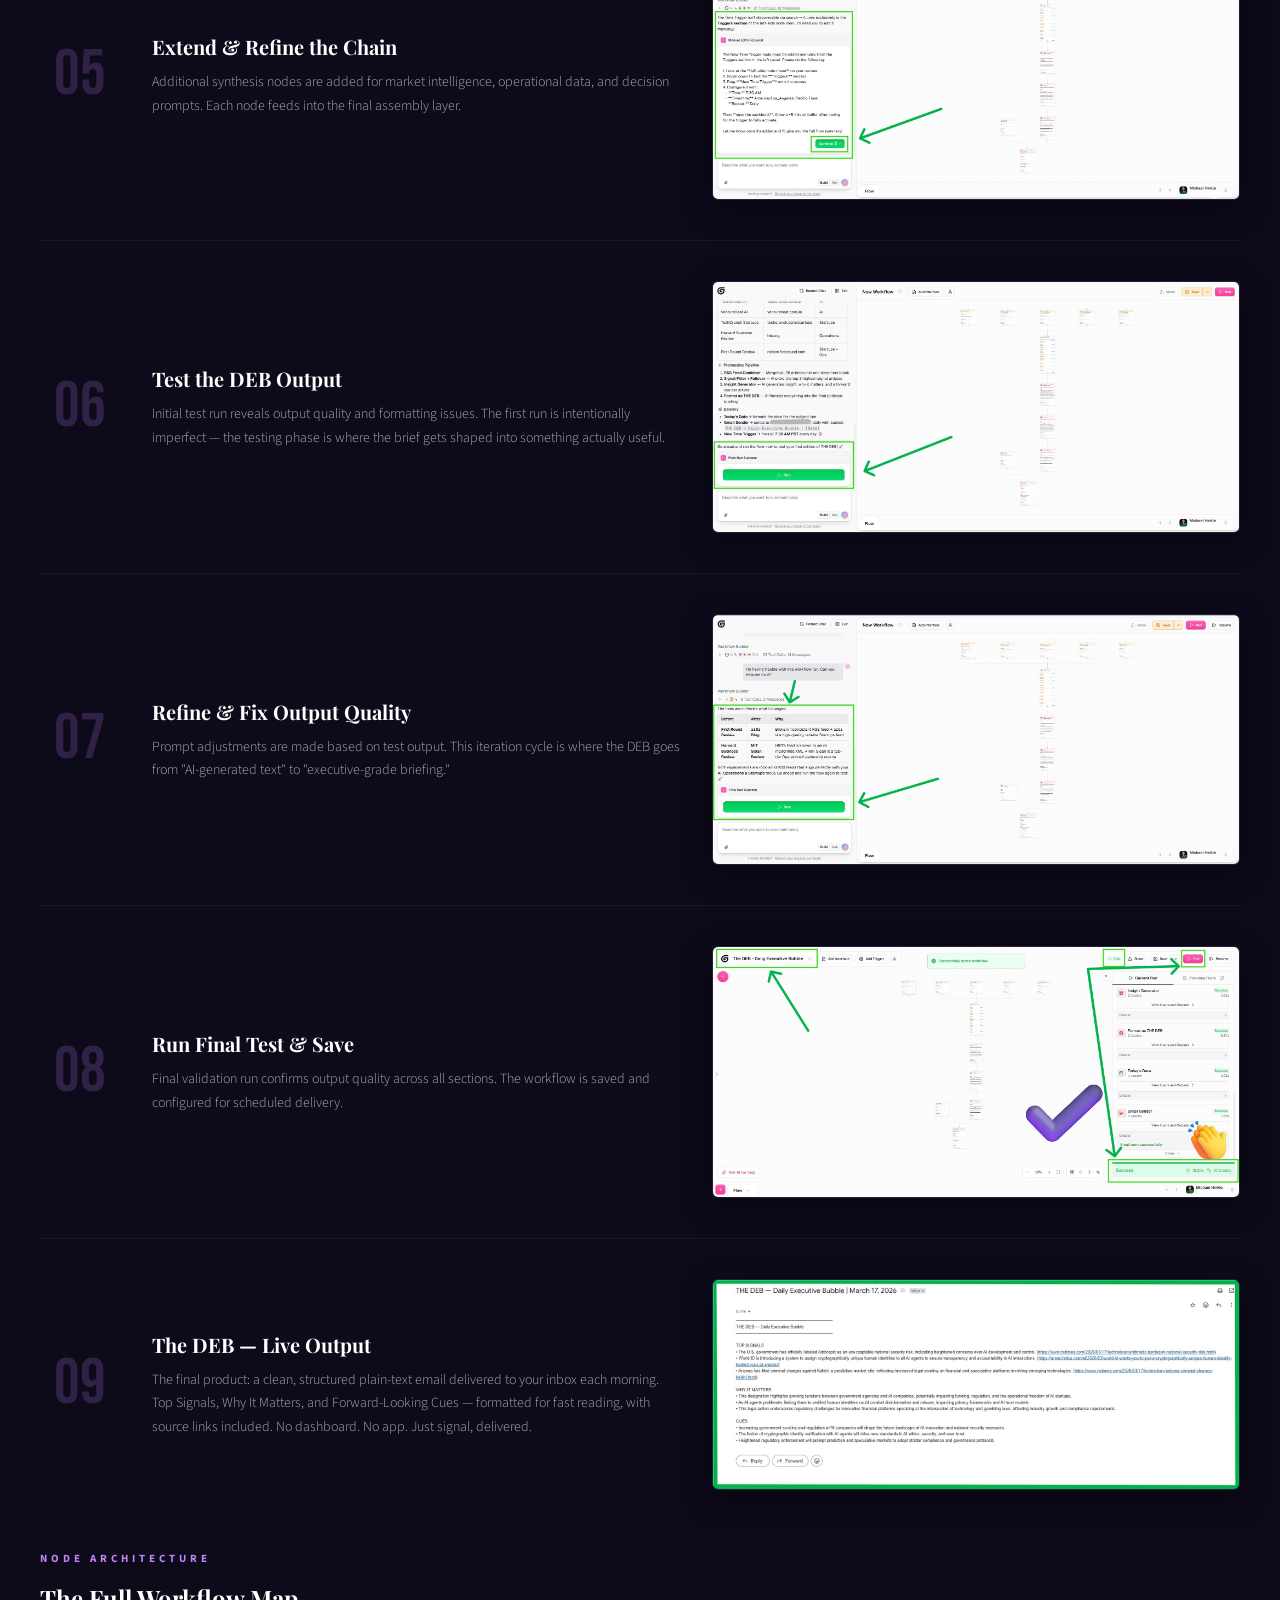
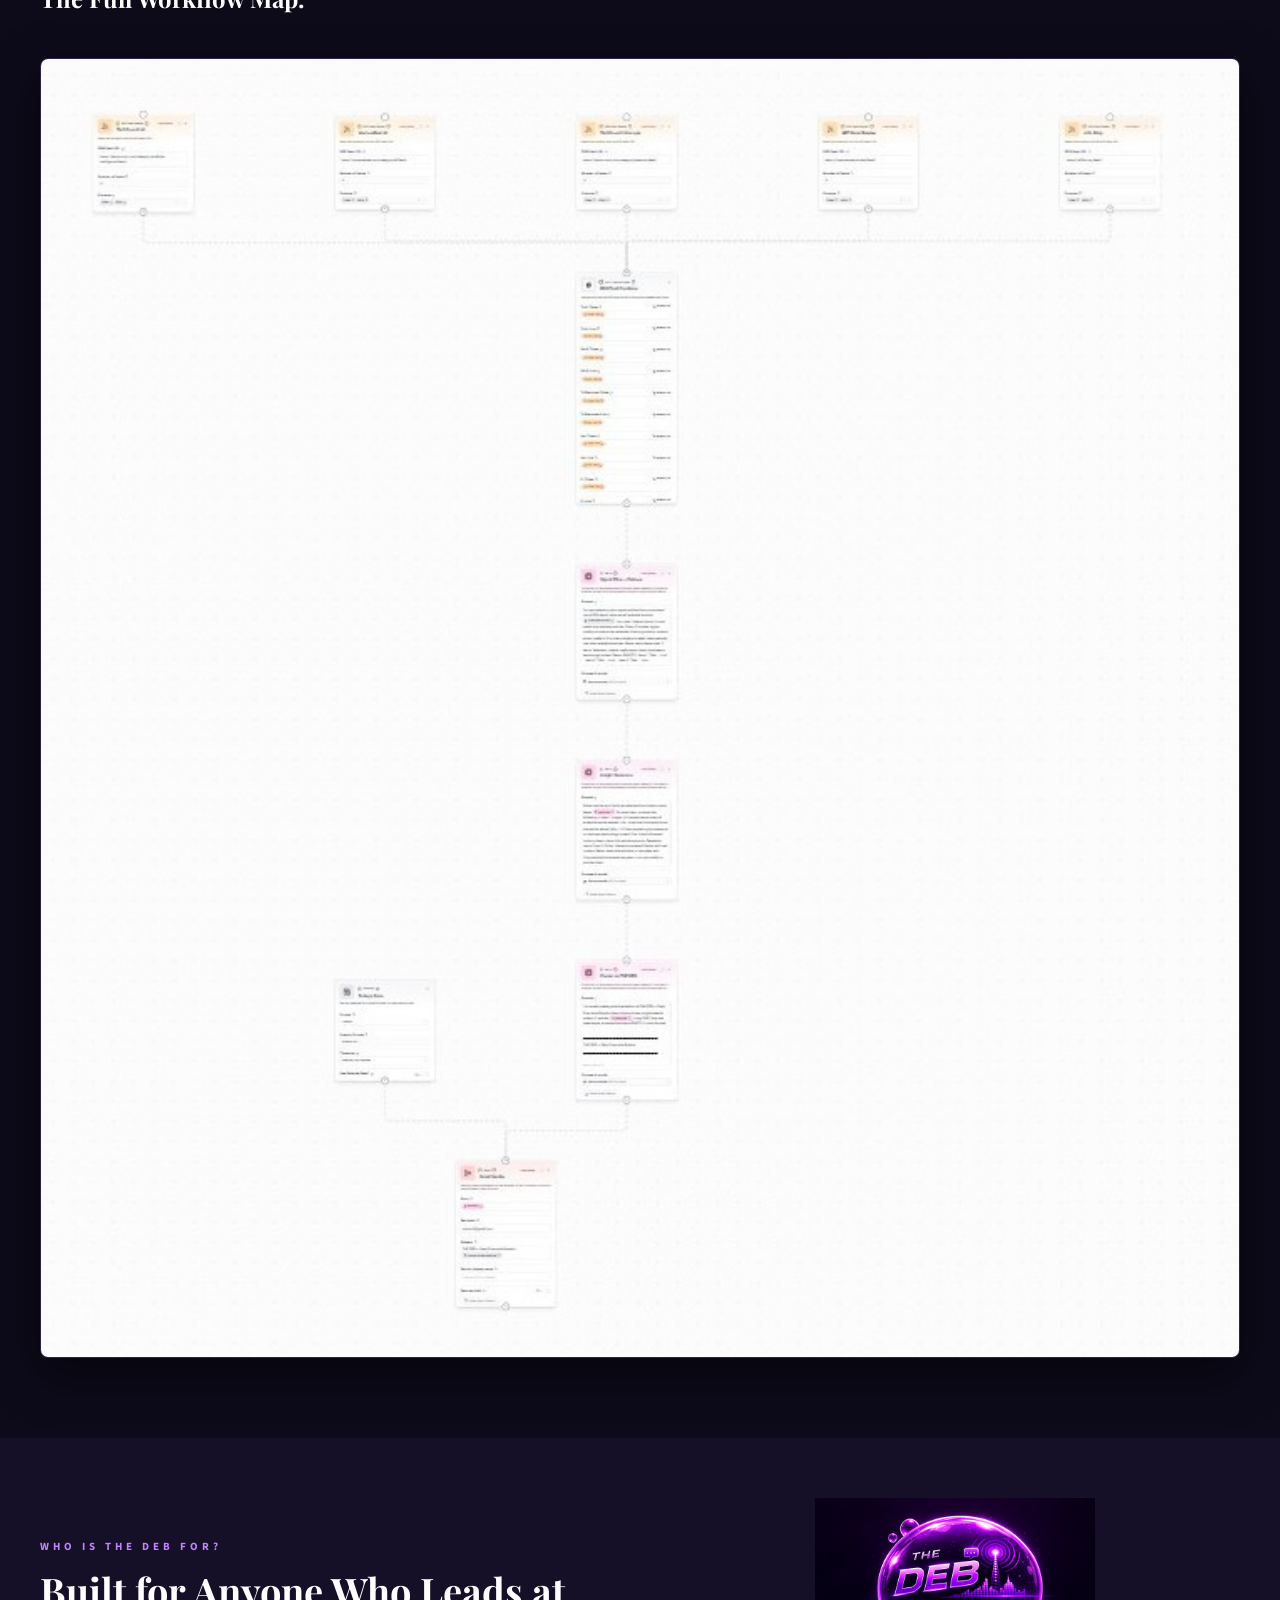
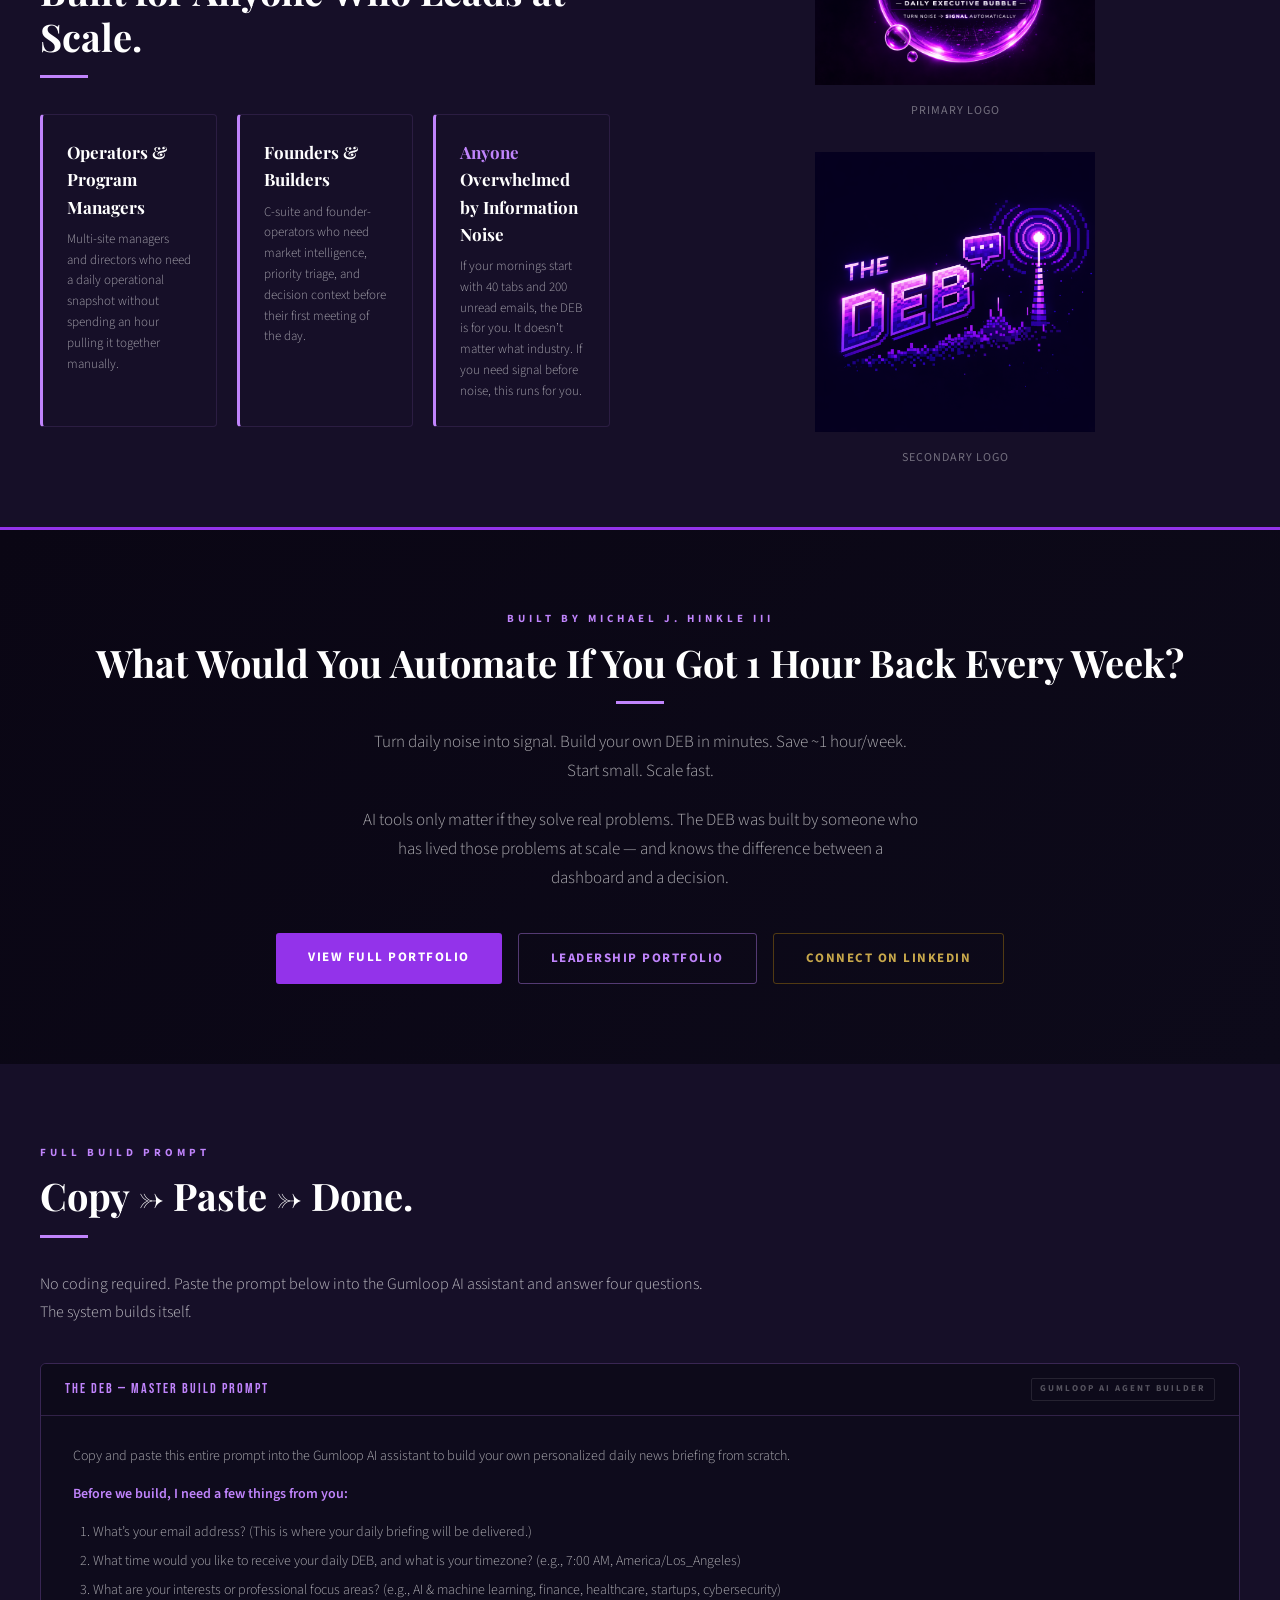
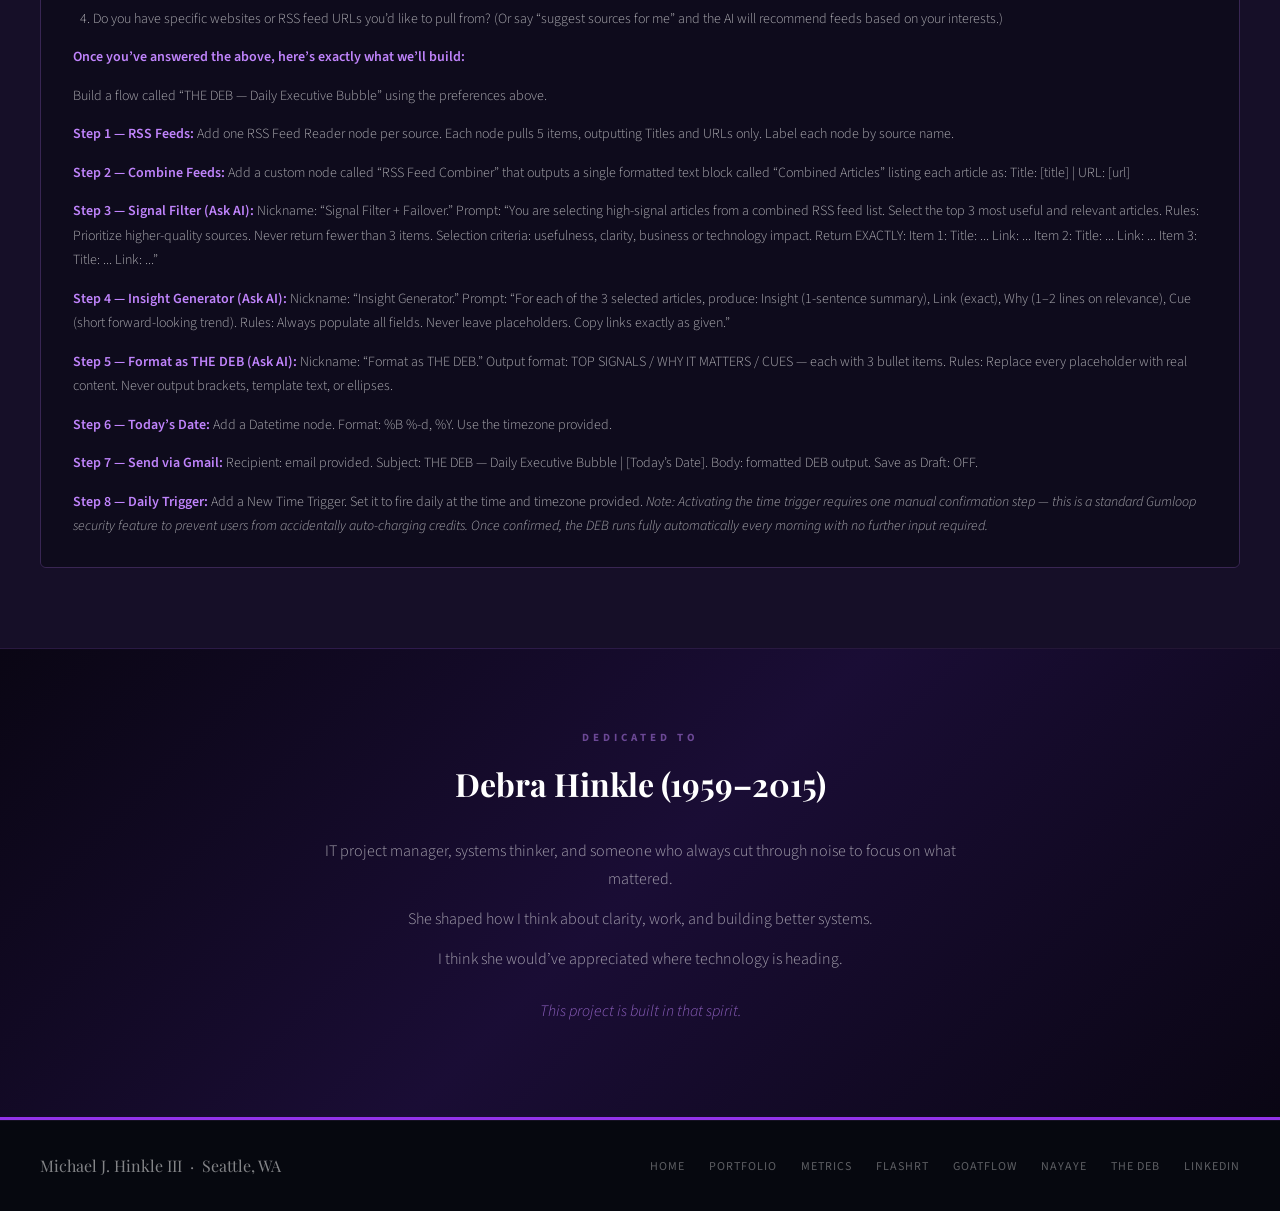
==== commit efe2ba17: "Add files via upload" ====
--- a/deb.html
+++ b/deb.html
@@ -480,7 +480,7 @@
     <h2 class="section-title">What Would You Automate If You Got 1 Hour Back Every Week?</h2>
     <div class="section-rule" style="margin:0 auto 24px;"></div>
     <p class="cta-body">Turn daily noise into signal. Build your own DEB in minutes. Save ~1 hour/week. Start small. Scale fast.</p>
-    <p class="cta-body" style="margin-top:-20px;">The DEB is one of five AI systems in this portfolio &mdash; each built to solve a real operational problem, not to demonstrate technical curiosity. This is what applied AI enablement looks like from someone who has also led 10,000+ address logistics networks.</p>
+    <p class="cta-body" style="margin-top:-20px;">AI tools only matter if they solve real problems. The DEB was built by someone who has lived those problems at scale — and knows the difference between a dashboard and a decision.</p>
     <div class="cta-actions">
       <a href="index.html" class="btn-deb">View Full Portfolio</a>
       <a href="portfolio.html" class="btn-deb-outline">Leadership Portfolio</a>
